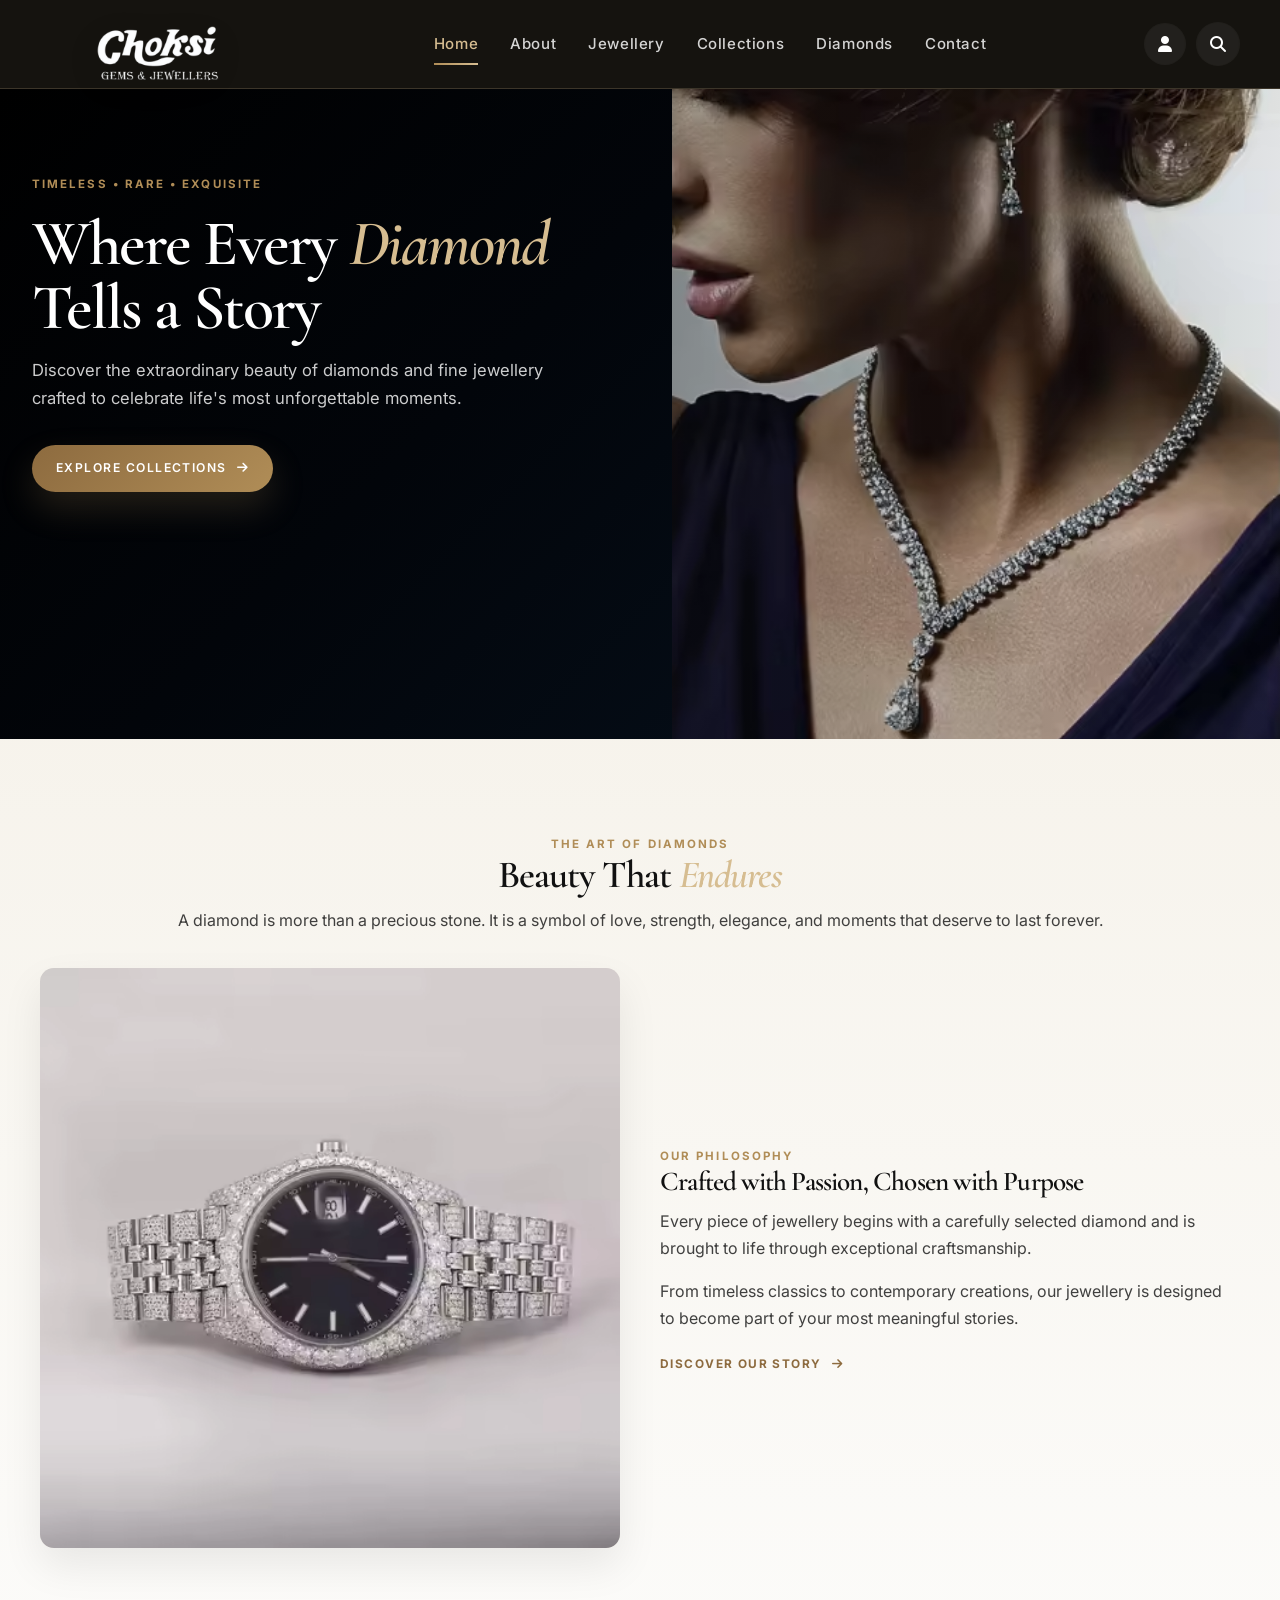
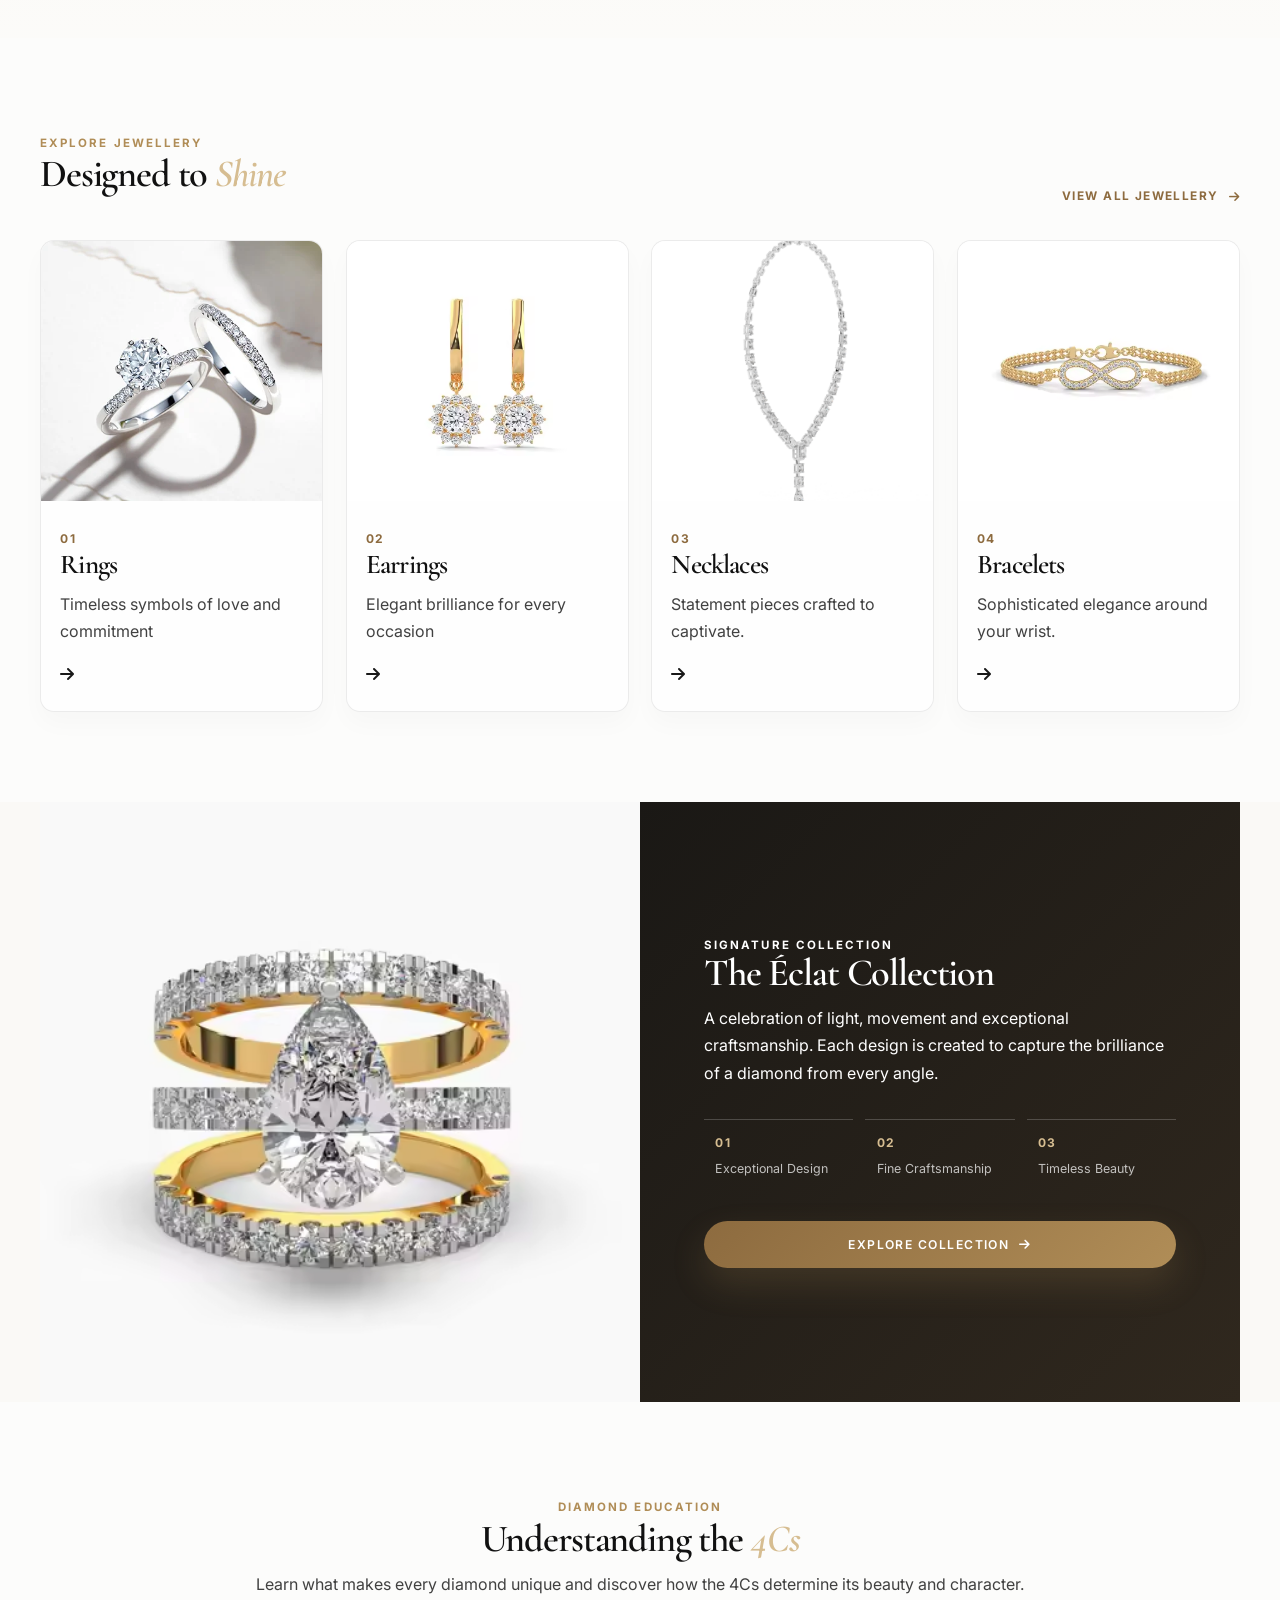
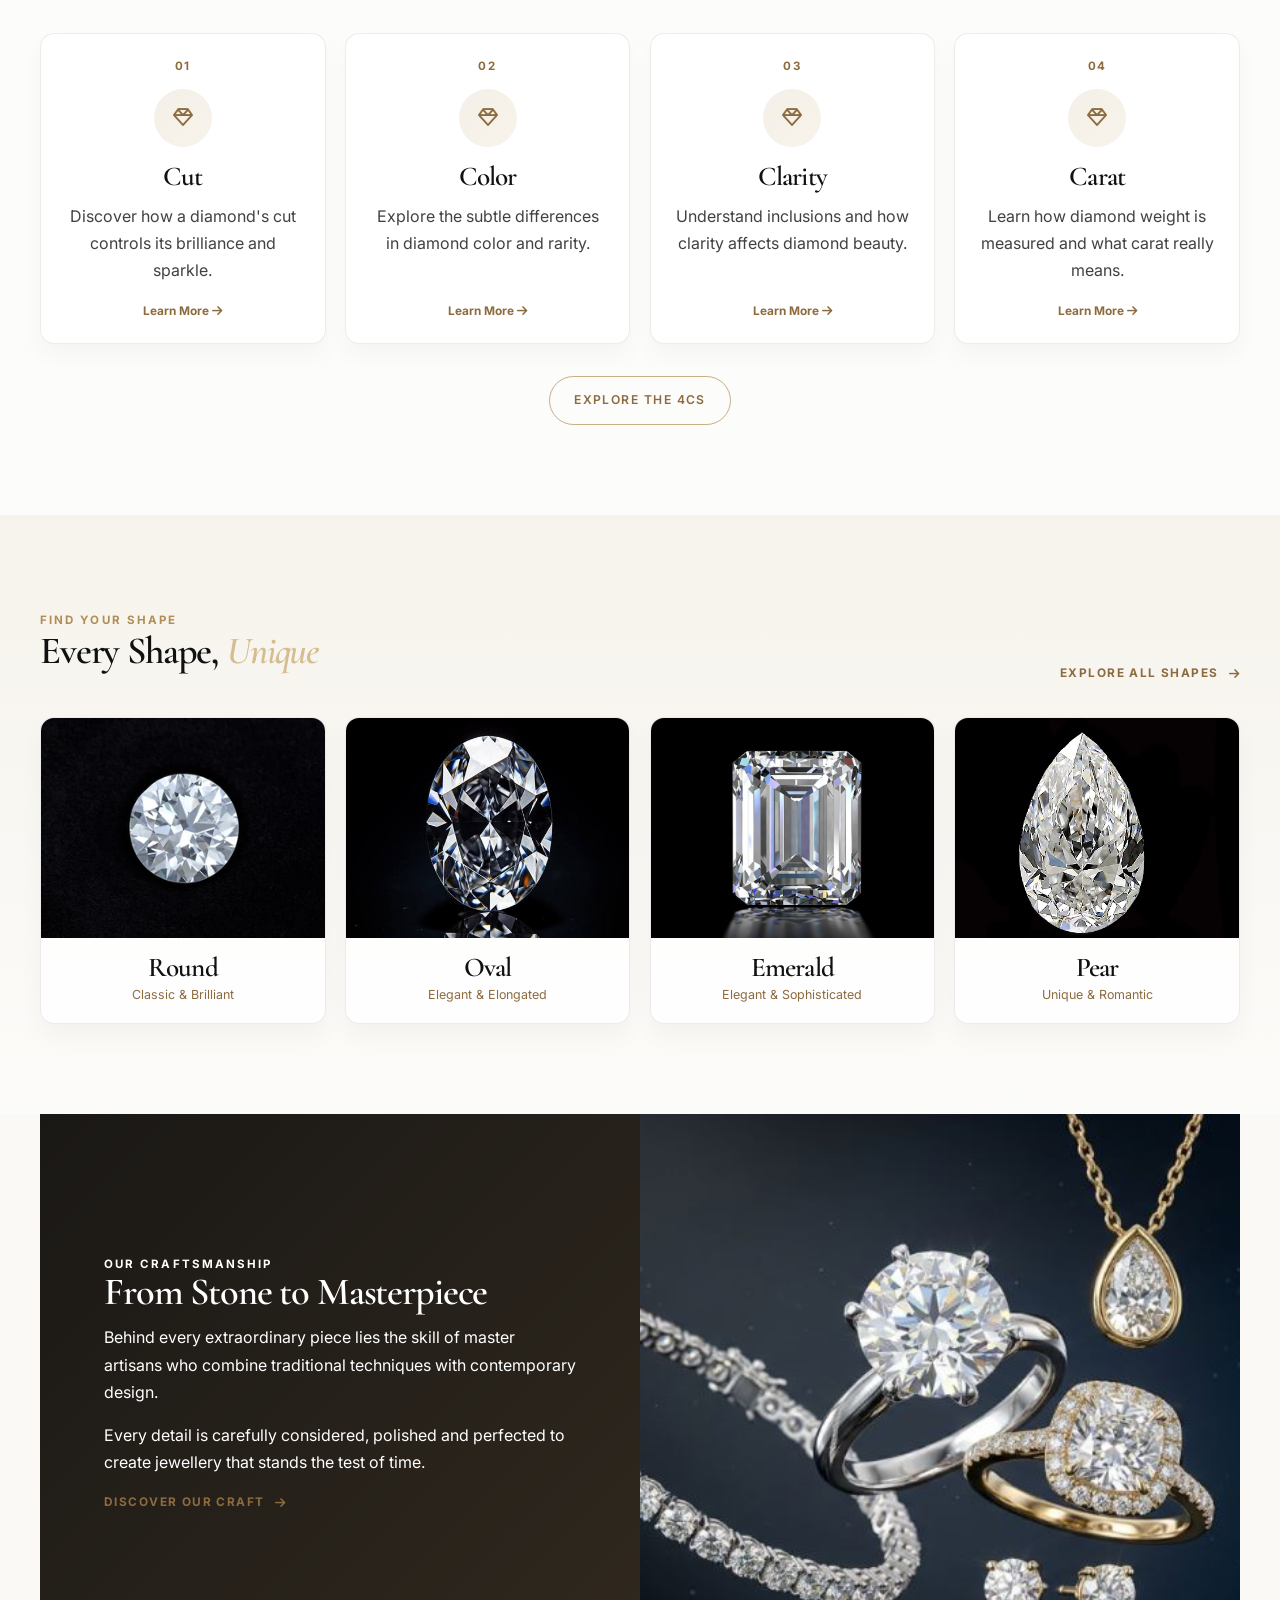
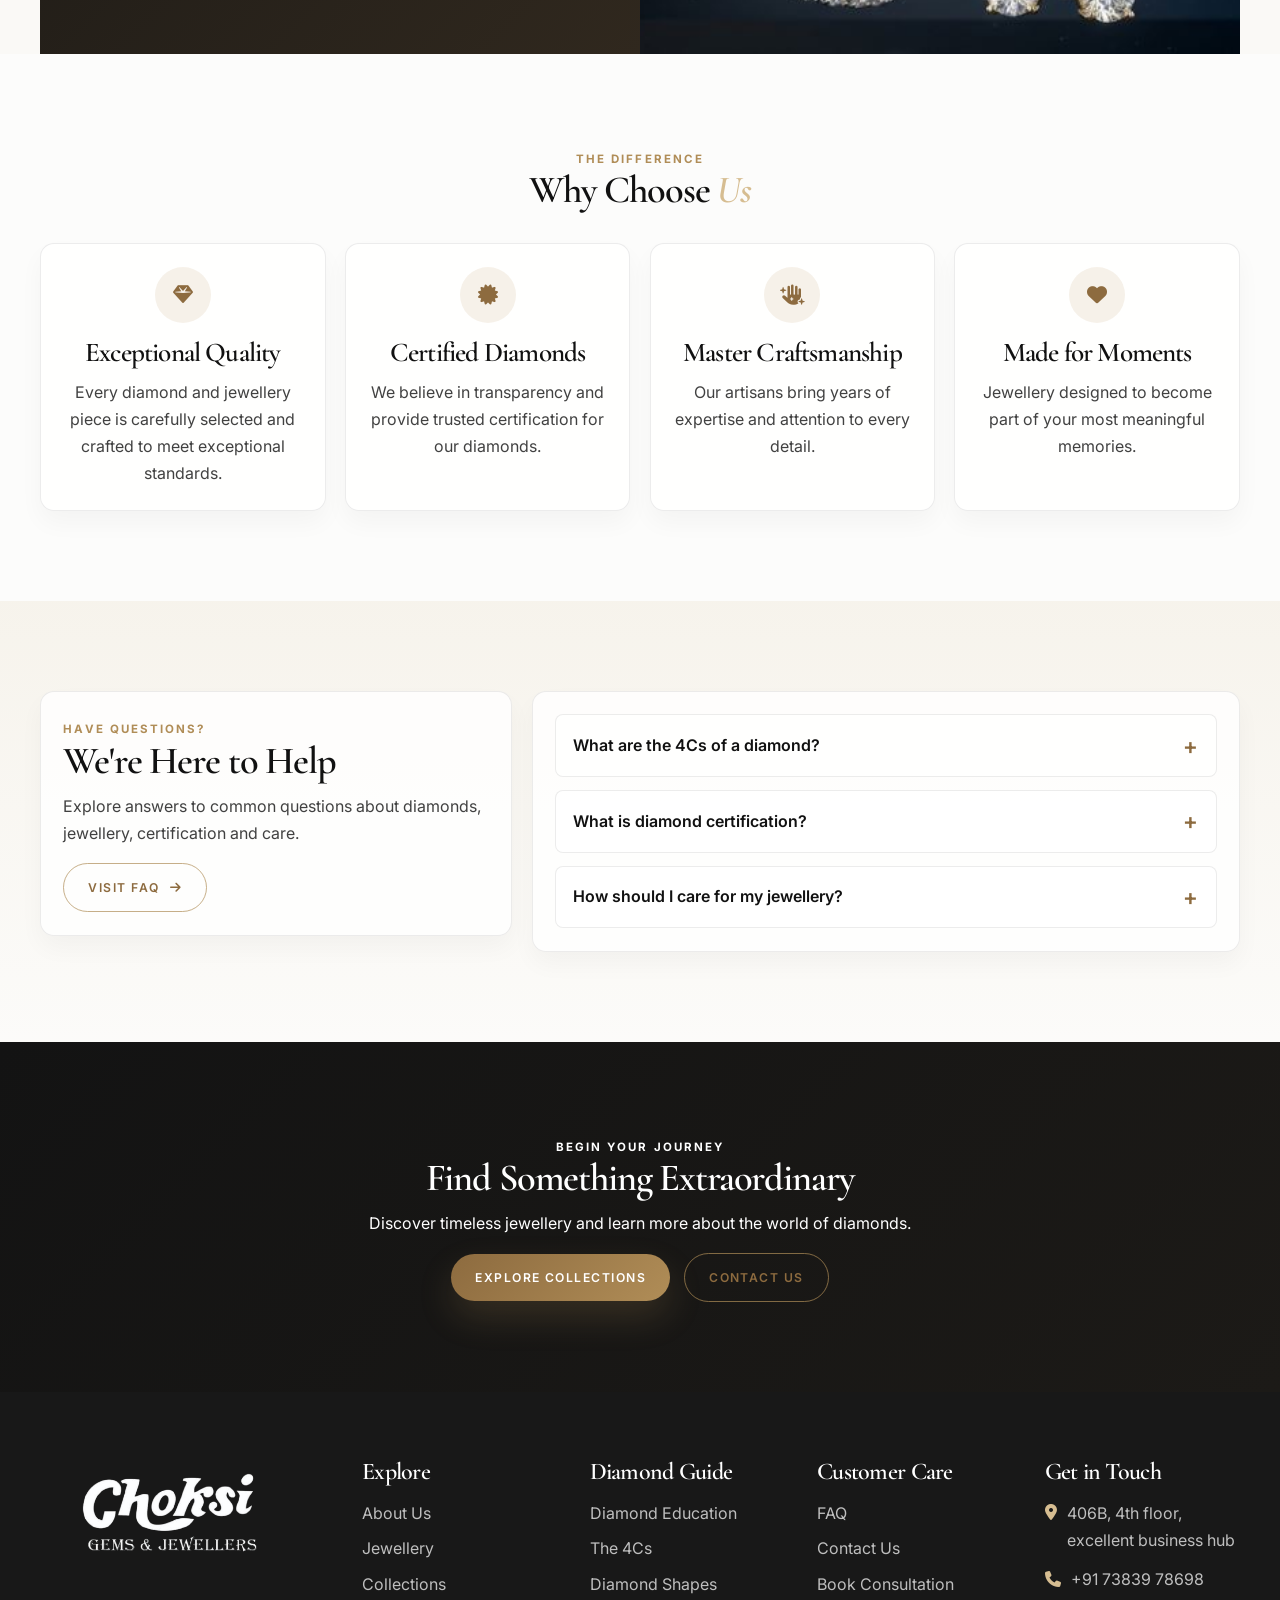
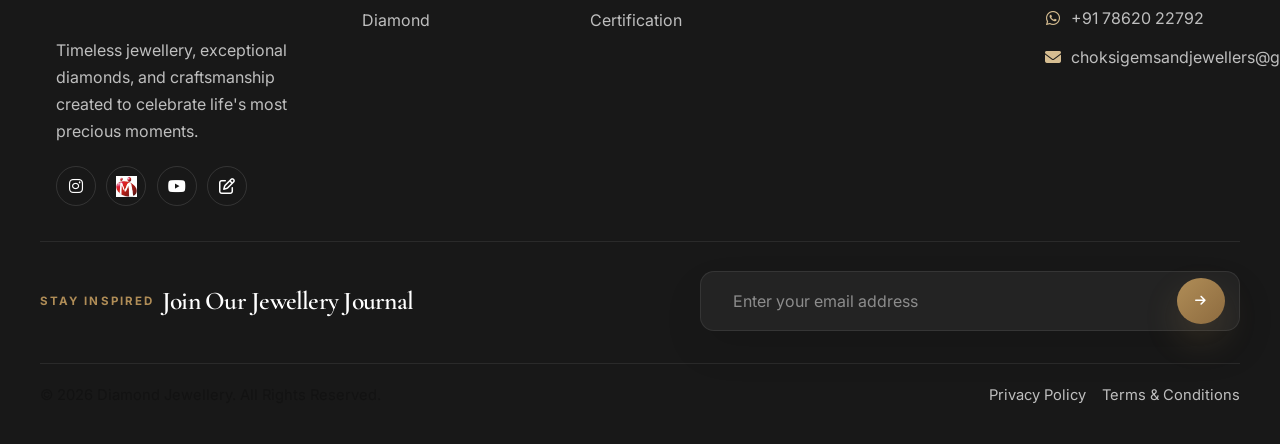
==== index.html @ c7d0d9ed "update" ====
<!DOCTYPE html>
<html lang="en">

<head>
    <meta charset="UTF-8">
    <meta name="viewport" content="width=device-width, initial-scale=1.0">

    <meta name="description"
        content="Discover the beauty of diamonds and fine jewellery. Explore diamond education, jewellery collections, craftsmanship, and expert buying guides.">

    <meta name="keywords"
        content="diamond jewellery, diamond rings, diamond earrings, diamond necklace, diamond guide, 4Cs of diamonds, jewellery collections">

    <meta name="author" content="Diamond Jewellery">

    <title>Diamond Jewellery | Timeless Beauty & Exceptional Craftsmanship</title>

    <!-- Google Fonts - We'll customize this later -->
    <link rel="preconnect" href="https://fonts.googleapis.com">
    <link rel="preconnect" href="https://fonts.gstatic.com" crossorigin>

    <!-- Bootstrap 5 -->
    <link href="https://cdn.jsdelivr.net/npm/bootstrap@5.3.3/dist/css/bootstrap.min.css" rel="stylesheet">
    <!-- Main CSS -->
    <link rel="stylesheet" href="css/style.css">
    <link rel="stylesheet" href="css/responsive.css">

    <!-- Font Awesome -->
    <link rel="stylesheet" href="https://cdnjs.cloudflare.com/ajax/libs/font-awesome/6.5.2/css/all.min.css">
</head>

<body>

    <!-- =====================================================
         HEADER
    ====================================================== -->
    <header class="site-header">

        <div class="header-container">

            <!-- Logo -->
            <a href="index.html" class="logo"><img src="images/logo.png" alt="Diamond Jewellery Logo"></a>


            <!-- Desktop Navigation -->
            <nav class="main-navigation" aria-label="Main Navigation">

                <ul class="nav-list">

                    <li class="nav-item">
                        <a href="index.html" class="nav-link active">
                            Home
                        </a>
                    </li>

                    <li class="nav-item">
                        <a href="about.html" class="nav-link">
                            About
                        </a>
                    </li>


                    <!-- Jewellery Dropdown -->
                    <li class="nav-item dropdown">

                        <a href="jewellery.html" class="nav-link">
                            Jewellery
                            <!-- <i class="fa-solid fa-chevron-down"></i> -->
                        </a>

                        <!-- <div class="dropdown-menu">

                            <a href="jewellery.html#rings">
                                <i class="fa-regular fa-gem"></i>
                                Rings
                            </a>

                            <a href="jewellery.html#earrings">
                                <i class="fa-regular fa-gem"></i>
                                Earrings
                            </a>

                            <a href="jewellery.html#necklaces">
                                <i class="fa-regular fa-gem"></i>
                                Necklaces
                            </a>

                            <a href="jewellery.html#bracelets">
                                <i class="fa-regular fa-gem"></i>
                                Bracelets
                            </a>

                            <a href="jewellery.html#pendants">
                                <i class="fa-regular fa-gem"></i>
                                Pendants
                            </a>

                            <a href="jewellery.html#bridal">
                                <i class="fa-regular fa-gem"></i>
                                Bridal Jewellery
                            </a>

                        </div> -->

                    </li>


                    <!-- Collections Dropdown -->
                    <li class="nav-item dropdown">

                        <a href="collections.html" class="nav-link">
                            Collections
                            <!-- <i class="fa-solid fa-chevron-down"></i> -->
                        </a>

                        <!-- <div class="dropdown-menu">

                            <a href="collections.html#bridal">
                                Bridal Collection
                            </a>

                            <a href="collections.html#solitaire">
                                Solitaire Collection
                            </a>

                            <a href="collections.html#classic">
                                Classic Collection
                            </a>

                            <a href="collections.html#modern">
                                Modern Collection
                            </a>

                            <a href="collections.html#luxury">
                                Luxury Collection
                            </a>

                        </div> -->

                    </li>


                    <!-- Diamonds Dropdown -->
                    <li class="nav-item dropdown">

                        <a href="diamonds.html" class="nav-link">
                            Diamonds
                            <!-- <i class="fa-solid fa-chevron-down"></i> -->
                        </a>
                        <!-- 
                        <div class="dropdown-menu">

                            <a href="diamonds.html">
                                Diamond Education
                            </a>

                            <a href="4cs.html">
                                The 4Cs
                            </a>

                            <a href="diamond-shapes.html">
                                Diamond Shapes
                            </a>

                            <a href="diamond-guide.html">
                                Diamond Buying Guide
                            </a>

                            <a href="certification.html">
                                Certification
                            </a>

                        </div> -->

                    </li>


                    <li class="nav-item">
                        <a href="contact.html" class="nav-link">
                            Contact
                        </a>
                    </li>

                </ul>

            </nav>


            <!-- Header Actions -->
            <div class="header-actions">

                <button class="header-action search-button" aria-label="Search">
                    <i class="fa-solid fa-magnifying-glass"></i>
                </button>

                <!-- Mobile Menu Button -->
                <button class="mobile-menu-button" aria-label="Open navigation menu">
                    <i class="fa-solid fa-bars"></i>
                </button>

            </div>

        </div>

    </header>


    <!-- =====================================================
         MAIN CONTENT
    ====================================================== -->

    <main>


        <!-- =================================================
             HERO SECTION
        ================================================== -->

        <section class="hero-section">

            <div class="hero-content">

                <span class="hero-subtitle">
                    TIMELESS • RARE • EXQUISITE
                </span>

                <h1 class="hero-title">
                    Where Every
                    <span>Diamond</span>
                    Tells a Story
                </h1>

                <p class="hero-description">
                    Discover the extraordinary beauty of diamonds and
                    fine jewellery crafted to celebrate life's most
                    unforgettable moments.
                </p>

                <div class="hero-buttons">

                    <a href="collections.html" class="btn btn-primary">
                        Explore Collections
                        <i class="fa-solid fa-arrow-right"></i>
                    </a>
                    <!-- 
                    <a href="diamond-guide.html" class="btn btn-outline">
                        Discover Diamonds
                    </a> -->

                </div>

            </div>

            <!-- Hero Image -->
            <div class="hero-image">

                <img src="images/hero-images/index-hero.PNG" alt="Elegant diamond jewellery" style="height: 650px;">

            </div>

        </section>


        <!-- =================================================
             INTRODUCTION / ABOUT SECTION
        ================================================== -->

        <section class="intro-section">

            <div class="section-container">

                <div class="section-heading centered">

                    <span class="section-label">
                        THE ART OF DIAMONDS
                    </span>

                    <h2>
                        Beauty That
                        <span>Endures</span>
                    </h2>

                    <p>
                        A diamond is more than a precious stone.
                        It is a symbol of love, strength, elegance,
                        and moments that deserve to last forever.
                    </p>

                </div>


                <div class="intro-grid">

                    <div class="intro-image">

                        <img src="images/jewellery/watches/banner-watch1.avif" alt="Diamond jewellery craftsmanship">

                    </div>


                    <div class="intro-content">

                        <span class="content-label">
                            OUR PHILOSOPHY
                        </span>

                        <h3>
                            Crafted with Passion,
                            Chosen with Purpose
                        </h3>

                        <p>
                            Every piece of jewellery begins with a
                            carefully selected diamond and is brought
                            to life through exceptional craftsmanship.
                        </p>

                        <p>
                            From timeless classics to contemporary
                            creations, our jewellery is designed to
                            become part of your most meaningful stories.
                        </p>

                        <a href="about.html" class="text-link">
                            Discover Our Story
                            <i class="fa-solid fa-arrow-right"></i>
                        </a>

                    </div>

                </div>

            </div>

        </section>


        <!-- =================================================
             JEWELLERY CATEGORIES
        ================================================== -->

        <section class="jewellery-categories-section">

            <div class="section-container">

                <div class="section-heading">

                    <div>

                        <span class="section-label">
                            EXPLORE JEWELLERY
                        </span>

                        <h2>
                            Designed to
                            <span>Shine</span>
                        </h2>

                    </div>

                    <a href="jewellery.html" class="text-link">
                        View All Jewellery
                        <i class="fa-solid fa-arrow-right"></i>
                    </a>

                </div>


                <div class="category-grid">


                    <!-- Rings -->
                    <a href="jewellery.html#rings" class="category-card">

                        <div class="category-image">

                            <img src="images/jewellery/ring/1.webp" alt="Diamond rings">

                        </div>

                        <div class="category-content">

                            <span>01</span>

                            <h3>Rings</h3>

                            <p>
                                Timeless symbols of love and commitment
                            </p>

                            <i class="fa-solid fa-arrow-right"></i>

                        </div>

                    </a>


                    <!-- Earrings -->
                    <a href="jewellery.html#earrings" class="category-card">

                        <div class="category-image">

                            <img src="images/jewellery/earrings/earrings.webp" alt="Diamond earrings">

                        </div>

                        <div class="category-content">

                            <span>02</span>

                            <h3>Earrings</h3>

                            <p>
                                Elegant brilliance for every occasion
                            </p>

                            <i class="fa-solid fa-arrow-right"></i>

                        </div>

                    </a>


                    <!-- Necklaces -->
                    <a href="jewellery.html#necklaces" class="category-card">

                        <div class="category-image">

                            <img src="images/jewellery/necklace/necklace.webp" alt="Diamond necklaces">

                        </div>

                        <div class="category-content">

                            <span>03</span>

                            <h3>Necklaces</h3>

                            <p>
                                Statement pieces crafted to captivate.
                            </p>

                            <i class="fa-solid fa-arrow-right"></i>

                        </div>

                    </a>


                    <!-- Bracelets -->
                    <a href="jewellery.html#bracelets" class="category-card">

                        <div class="category-image">

                            <img src="images/jewellery/bracelet/bracelet.jpg" alt="Diamond bracelets">

                        </div>

                        <div class="category-content">

                            <span>04</span>

                            <h3>Bracelets</h3>

                            <p>
                                Sophisticated elegance around your wrist.
                            </p>

                            <i class="fa-solid fa-arrow-right"></i>

                        </div>

                    </a>

                </div>

            </div>

        </section>


        <!-- =================================================
             FEATURED COLLECTION
        ================================================== -->

        <section class="featured-collection-section">

            <div class="featured-collection-container">

                <div class="featured-image">

                    <img src="images/banner/index-banner1.avif" alt="Luxury diamond collection">

                </div>


                <div class="featured-content">

                    <span class="section-label">
                        SIGNATURE COLLECTION
                    </span>

                    <h2>
                        The
                        <span>Éclat</span>
                        Collection
                    </h2>

                    <p>
                        A celebration of light, movement and
                        exceptional craftsmanship. Each design
                        is created to capture the brilliance of
                        a diamond from every angle.
                    </p>

                    <div class="collection-details">

                        <div>
                            <strong>01</strong>
                            <span>Exceptional Design</span>
                        </div>

                        <div>
                            <strong>02</strong>
                            <span>Fine Craftsmanship</span>
                        </div>

                        <div>
                            <strong>03</strong>
                            <span>Timeless Beauty</span>
                        </div>

                    </div>

                    <a href="collections.html" class="btn btn-primary">
                        Explore Collection
                        <i class="fa-solid fa-arrow-right"></i>
                    </a>

                </div>

            </div>

        </section>


        <!-- =================================================
             DIAMOND 4Cs
        ================================================== -->

        <section class="four-cs-section">

            <div class="section-container">

                <div class="section-heading centered">

                    <span class="section-label">
                        DIAMOND EDUCATION
                    </span>

                    <h2>
                        Understanding the
                        <span>4Cs</span>
                    </h2>

                    <p>
                        Learn what makes every diamond unique
                        and discover how the 4Cs determine its
                        beauty and character.
                    </p>

                </div>


                <div class="four-cs-grid">


                    <!-- Cut -->
                    <a href="4cs.html#cut" class="four-c-card">

                        <span class="four-c-number">
                            01
                        </span>

                        <div class="four-c-icon">
                            <i class="fa-regular fa-gem"></i>
                        </div>

                        <h3>Cut</h3>

                        <p>
                            Discover how a diamond's cut
                            controls its brilliance and sparkle.
                        </p>

                        <span class="learn-more">
                            Learn More
                            <i class="fa-solid fa-arrow-right"></i>
                        </span>

                    </a>


                    <!-- Color -->
                    <a href="4cs.html#color" class="four-c-card">

                        <span class="four-c-number">
                            02
                        </span>

                        <div class="four-c-icon">
                            <i class="fa-regular fa-gem"></i>
                        </div>

                        <h3>Color</h3>

                        <p>
                            Explore the subtle differences
                            in diamond color and rarity.
                        </p>

                        <span class="learn-more">
                            Learn More
                            <i class="fa-solid fa-arrow-right"></i>
                        </span>

                    </a>


                    <!-- Clarity -->
                    <a href="4cs.html#clarity" class="four-c-card">

                        <span class="four-c-number">
                            03
                        </span>

                        <div class="four-c-icon">
                            <i class="fa-regular fa-gem"></i>
                        </div>

                        <h3>Clarity</h3>

                        <p>
                            Understand inclusions and how
                            clarity affects diamond beauty.
                        </p>

                        <span class="learn-more">
                            Learn More
                            <i class="fa-solid fa-arrow-right"></i>
                        </span>

                    </a>


                    <!-- Carat -->
                    <a href="4cs.html#carat" class="four-c-card">

                        <span class="four-c-number">
                            04
                        </span>

                        <div class="four-c-icon">
                            <i class="fa-regular fa-gem"></i>
                        </div>

                        <h3>Carat</h3>

                        <p>
                            Learn how diamond weight is measured
                            and what carat really means.
                        </p>

                        <span class="learn-more">
                            Learn More
                            <i class="fa-solid fa-arrow-right"></i>
                        </span>

                    </a>

                </div>


                <div class="section-action">

                    <a href="4cs.html" class="btn btn-outline">
                        Explore the 4Cs
                    </a>

                </div>

            </div>

        </section>


        <!-- =================================================
             DIAMOND SHAPES
        ================================================== -->

        <section class="diamond-shapes-section">

            <div class="section-container">

                <div class="section-heading">

                    <div>

                        <span class="section-label">
                            FIND YOUR SHAPE
                        </span>

                        <h2>
                            Every Shape,
                            <span>Unique</span>
                        </h2>

                    </div>

                    <a href="diamond-shapes.html" class="text-link">
                        Explore All Shapes
                        <i class="fa-solid fa-arrow-right"></i>
                    </a>

                </div>


                <div class="shapes-grid">

                    <a href="diamond-shapes.html#round" class="shape-card">

                        <div class="shape-image">
                            <img src="images/shapes/round/round1.jpg" alt="Round diamond">
                        </div>

                        <h3>Round</h3>

                        <span>Classic & Brilliant</span>

                    </a>


                    <a href="diamond-shapes.html#oval" class="shape-card">

                        <div class="shape-image">
                            <img src="images/shapes/oval/oval1.PNG" alt="Oval diamond">
                        </div>

                        <h3>Oval</h3>

                        <span>Elegant & Elongated</span>

                    </a>


                    <a href="diamond-shapes.html#emerald" class="shape-card">

                        <div class="shape-image">
                            <img src="images/shapes/emerald/emerald1.jpg" alt="Emerald cut diamond">
                        </div>

                        <h3>Emerald</h3>

                        <span>Elegant & Sophisticated</span>

                    </a>


                    <a href="diamond-shapes.html#pear" class="shape-card">

                        <div class="shape-image">
                            <img src="images/shapes/pear/pear1.PNG" alt="Pear shaped diamond">
                        </div>

                        <h3>Pear</h3>

                        <span>Unique & Romantic</span>

                    </a>

                </div>

            </div>

        </section>


        <!-- =================================================
             CRAFTSMANSHIP
        ================================================== -->

        <section class="craftsmanship-section">

            <div class="craftsmanship-container">

                <div class="craftsmanship-content">

                    <span class="section-label">
                        OUR CRAFTSMANSHIP
                    </span>

                    <h2>
                        From
                        <span>Stone</span>
                        to Masterpiece
                    </h2>

                    <p>
                        Behind every extraordinary piece lies
                        the skill of master artisans who combine
                        traditional techniques with contemporary
                        design.
                    </p>

                    <p>
                        Every detail is carefully considered,
                        polished and perfected to create jewellery
                        that stands the test of time.
                    </p>

                    <a href="about.html#craftsmanship" class="text-link">
                        Discover Our Craft
                        <i class="fa-solid fa-arrow-right"></i>
                    </a>

                </div>


                <div class="craftsmanship-image">

                    <img src="images/banner/index-2banner.PNG" alt="Jewellery craftsmanship">

                </div>

            </div>

        </section>


        <!-- =================================================
             WHY CHOOSE US
        ================================================== -->

        <section class="why-us-section">

            <div class="section-container">

                <div class="section-heading centered">

                    <span class="section-label">
                        THE DIFFERENCE
                    </span>

                    <h2>
                        Why Choose
                        <span>Us</span>
                    </h2>

                </div>


                <div class="why-us-grid">

                    <div class="why-us-card">

                        <div class="why-us-icon">
                            <i class="fa-solid fa-gem"></i>
                        </div>

                        <h3>
                            Exceptional Quality
                        </h3>

                        <p>
                            Every diamond and jewellery piece
                            is carefully selected and crafted
                            to meet exceptional standards.
                        </p>

                    </div>


                    <div class="why-us-card">

                        <div class="why-us-icon">
                            <i class="fa-solid fa-certificate"></i>
                        </div>

                        <h3>
                            Certified Diamonds
                        </h3>

                        <p>
                            We believe in transparency and
                            provide trusted certification
                            for our diamonds.
                        </p>

                    </div>


                    <div class="why-us-card">

                        <div class="why-us-icon">
                            <i class="fa-solid fa-hand-sparkles"></i>
                        </div>

                        <h3>
                            Master Craftsmanship
                        </h3>

                        <p>
                            Our artisans bring years of expertise
                            and attention to every detail.
                        </p>

                    </div>


                    <div class="why-us-card">

                        <div class="why-us-icon">
                            <i class="fa-solid fa-heart"></i>
                        </div>

                        <h3>
                            Made for Moments
                        </h3>

                        <p>
                            Jewellery designed to become part
                            of your most meaningful memories.
                        </p>

                    </div>

                </div>

            </div>

        </section>



        <!-- =================================================
             FAQ PREVIEW
        ================================================== -->

        <section class="faq-preview-section">

            <div class="section-container">

                <div class="faq-preview-grid">

                    <div class="faq-preview-content">

                        <span class="section-label">
                            HAVE QUESTIONS?
                        </span>

                        <h2>
                            We're Here to
                            <span>Help</span>
                        </h2>

                        <p>
                            Explore answers to common questions
                            about diamonds, jewellery, certification
                            and care.
                        </p>

                        <a href="faq.html" class="btn btn-outline">
                            Visit FAQ
                            <i class="fa-solid fa-arrow-right"></i>
                        </a>

                    </div>


                    <div class="faq-preview-list">

                        <details class="faq-item">

                            <summary>
                                What are the 4Cs of a diamond?

                            </summary>

                            <p>
                                The 4Cs are Cut, Color, Clarity
                                and Carat, the four key characteristics
                                used to describe a diamond.
                            </p>

                        </details>


                        <details class="faq-item">

                            <summary>
                                What is diamond certification?

                            </summary>

                            <p>
                                A diamond certificate provides an
                                independent assessment of a diamond's
                                characteristics and quality.
                            </p>

                        </details>


                        <details class="faq-item">

                            <summary>
                                How should I care for my jewellery?

                            </summary>

                            <p>
                                Regular gentle cleaning and proper
                                storage can help maintain the beauty
                                and brilliance of your jewellery.
                            </p>

                        </details>

                    </div>

                </div>

            </div>

        </section>


        <!-- =================================================
             FINAL CTA
        ================================================== -->

        <section class="final-cta-section">

            <div class="final-cta-content">

                <span class="section-label">
                    BEGIN YOUR JOURNEY
                </span>

                <h2>
                    Find Something
                    <span>Extraordinary</span>
                </h2>

                <p>
                    Discover timeless jewellery and learn more
                    about the world of diamonds.
                </p>

                <div class="final-cta-buttons">

                    <a href="collections.html" class="btn btn-primary">
                        Explore Collections
                    </a>

                    <a href="contact.html" class="btn btn-outline">
                        Contact Us
                    </a>

                </div>

            </div>

        </section>

    </main>


    <!-- =====================================================
         FOOTER
    ====================================================== -->

    <footer class="site-footer">

        <div class="footer-container">


            <!-- Footer Brand -->
            <div class="footer-brand">

                <a href="index.html" class="footer-logo">
                    <img src="images/logo.png" alt="Diamond Jewellery Logo">
                </a>

                <p>
                    Timeless jewellery, exceptional diamonds,
                    and craftsmanship created to celebrate
                    life's most precious moments.
                </p>


                <!-- Social Media -->
                <div class="social-links">

                    <a href="https://www.instagram.com/choksi_gems_and_jewellers?igsi=MWF3czVid2NnbDNrcA=="
                        aria-label="Instagram" target="_blank">
                        <i class="fa-brands fa-instagram"></i>
                    </a>

                    <a href="https://www.indiamart.com/choksi-gems-jewellers/?srsltid=AfmBOorEammjpuiLPltnYjoOYVojUjMAlZFIdzOosgFFlZhU5rokv1G6" aria-label="IndiaMart" target="_blank">
                        <img src="images/indiamart-logo.png" alt="">
                    </a>

                    <a href="https://www.youtube.com/@ChoksiGemsandjewellers" aria-label="YouTube" target="_blank">
                        <i class="fa-brands fa-youtube"></i>
                    </a>

                    <a href="https://in1575732655gpdf.trustpass.alibaba.com/index.html?spm=a2700.shop_pl.88.13.4746b379VX7BGK" aria-label="Website" target="_blank">
                        <i class="fa-regular fa-pen-to-square"></i>
                    </a>

                </div>

            </div>


            <!-- Quick Links -->
            <div class="footer-column">

                <h3>Explore</h3>

                <ul>

                    <li>
                        <a href="about.html">About Us</a>
                    </li>

                    <li>
                        <a href="jewellery.html">Jewellery</a>
                    </li>

                    <li>
                        <a href="collections.html">Collections</a>
                    </li>

                    <li>
                        <a href="diamonds.html">Diamond</a>
                    </li>
                </ul>

            </div>


            <!-- Diamond Education -->
            <div class="footer-column">

                <h3>Diamond Guide</h3>

                <ul>

                    <li>
                        <a href="diamonds.html">
                            Diamond Education
                        </a>
                    </li>

                    <li>
                        <a href="4cs.html">
                            The 4Cs
                        </a>
                    </li>

                    <li>
                        <a href="diamond-shapes.html">
                            Diamond Shapes
                        </a>
                    </li>
                    <!-- 
                    <li>
                        <a href="diamond-guide.html">
                            Buying Guide
                        </a>
                    </li> -->

                    <li>
                        <a href="certification.html">
                            Certification
                        </a>
                    </li>

                </ul>

            </div>


            <!-- Customer Care -->
            <div class="footer-column">

                <h3>Customer Care</h3>

                <ul>
                    <li>
                        <a href="faq.html">
                            FAQ
                        </a>
                    </li>

                    <li>
                        <a href="contact.html">
                            Contact Us
                        </a>
                    </li>

                    <li>
                        <a href="contact.html">
                            Book Consultation
                        </a>
                    </li>

                </ul>

            </div>


            <!-- Contact -->
            <div class="footer-column footer-contact">

                <h3>Get in Touch</h3>

                <address>

                    <p>
                        <i class="fa-solid fa-location-dot"></i>
                        406B, 4th floor, excellent business hub
                    </p>

                    <p>
                        <i class="fa-solid fa-phone"></i>

                        <a href="tel:+917383978698">
                            +91 73839 78698
                        </a>
                    </p>

                    <p>
                        <i class="fa-brands fa-whatsapp"></i>

                        <a href="tel:+917862022792">
                            +91 78620 22792
                        </a>
                    </p>

                    <p>
                        <i class="fa-solid fa-envelope"></i>

                        <a href="mailto:donixx925@gmail.com">
                            choksigemsandjewellers@gmail.com
                        </a>
                    </p>

                </address>

            </div>

        </div>


        <!-- Newsletter -->
        <div class="footer-newsletter">

            <div class="d-flex gap-2">

                <span class="section-label">
                    STAY INSPIRED
                </span>

                <h3>
                    Join Our Jewellery Journal
                </h3>

            </div>


            <form class="newsletter-form">

                <label for="newsletter-email" class="sr-only">
                    Email Address
                </label>

                <input type="email" id="newsletter-email" name="email" placeholder="Enter your email address" required>

                <button type="submit" aria-label="Subscribe">
                    <i class="fa-solid fa-arrow-right"></i>
                </button>

            </form>

        </div>


        <!-- Footer Bottom -->
        <div class="footer-bottom">

            <p>
                &copy; 2026 Diamond Jewellery.
                All Rights Reserved.
            </p>

            <div class="footer-legal">

                <a href="#">
                    Privacy Policy
                </a>

                <a href="#">
                    Terms & Conditions
                </a>
            </div>

        </div>

    </footer>


    <!-- =====================================================
         SEARCH OVERLAY
    ====================================================== -->

    <div class="search-overlay">

        <button class="search-close" aria-label="Close search">

            <i class="fa-solid fa-xmark"></i>

        </button>

        <div class="search-container">

            <span class="section-label">
                SEARCH
            </span>

            <h2>
                What are you
                <span>looking for?</span>
            </h2>

            <form class="search-form">

                <input type="search" placeholder="Search diamonds, jewellery, guides..." aria-label="Search">

                <button type="submit" aria-label="Submit search">

                    <i class="fa-solid fa-magnifying-glass"></i>

                </button>

            </form>

        </div>

    </div>


    <!-- =====================================================
         JAVASCRIPT
    ====================================================== -->

    <script src="https://cdn.jsdelivr.net/npm/bootstrap@5.3.3/dist/js/bootstrap.bundle.min.js"></script>
    <script src="js/script.js"></script>

</body>

</html>
---- css/style.css ----
@import url('https://fonts.googleapis.com/css2?family=Cormorant+Garamond:wght@500;600;700&family=Inter:wght@400;500;600;700&display=swap');

:root {
    --gold: #b08d57;
    --gold-deep: #8d6b3f;
    --gold-soft: #d6bd91;
    --gold-pale: #f0e2c7;
    --champagne: #e8d8b8;
    --black: #111111;
    --dark: #181818;
    --white: #ffffff;
    --off-white: #faf9f6;
    --cream: #f5f1e8;
    --soft-gray: #77766f;
    --light-gray: #e8e6e1;
    --border: rgba(17, 17, 17, 0.08);
    --shadow-soft: 0 18px 40px rgba(17, 17, 17, 0.08);
    --shadow-strong: 0 26px 60px rgba(17, 17, 17, 0.12);
    --radius: 14px;
    --radius-sm: 8px;
    --radius-xs: 4px;
    --container: 1200px;
    --side-space: 32px;
    --header-height: 88px;
    --transition: 0.35s ease;
}

* {
    box-sizing: border-box;
}

html {
    scroll-behavior: smooth;
}

body {
    margin: 0;
    font-family: 'Inter', sans-serif;
    background: var(--off-white);
    color: var(--dark);
    line-height: 1.7;
    overflow-x: hidden;
    -webkit-font-smoothing: antialiased;
    text-rendering: optimizeLegibility;
}

body.menu-open,
body.search-open,
body.modal-open {
    overflow: hidden;
}

a {
    color: inherit;
    text-decoration: none;
}

img {
    max-width: 100%;
    display: block;
}

button,
input,
select,
textarea {
    font: inherit;
}

button {
    cursor: pointer;
}

p {
    margin: 0 0 1rem;
    color: rgba(17, 17, 17, 0.8);
}

ul,
ol {
    margin: 0;
    padding: 0;
    list-style: none;
}

h1,
h2,
h3,
h4,
h5,
h6 {
    margin: 0 0 0.8rem;
    font-family: 'Cormorant Garamond', serif;
    color: var(--black);
    line-height: 1;
    letter-spacing: -0.03em;
    font-weight: 600;
}

h1 {
    font-size: clamp(2.9rem, 5vw, 6.2rem);
}

h2 {
    font-size: clamp(2.4rem, 3vw, 4.4rem);
}

h3 {
    font-size: clamp(1.7rem, 2vw, 2.6rem);
}

h4 {
    font-size: clamp(1.35rem, 1.5vw, 1.8rem);
}

::selection {
    background: rgba(176, 141, 87, 0.22);
}

:focus-visible {
    outline: 3px solid rgba(176, 141, 87, 0.55);
    outline-offset: 3px;
}

.section-container,
.header-container,
.footer-container,
.page-hero-content,
.container {
    width: min(var(--container), calc(100% - (var(--side-space) * 2)));
    max-width: var(--container);
    margin-left: auto;
    margin-right: auto;
}

.site-header {
    position: sticky;
    top: 0;
    z-index: 50;
    background: #15130f;
    backdrop-filter: blur(12px);
    -webkit-backdrop-filter: blur(12px);
    border-bottom: 1px solid rgba(214, 189, 145, 0.2);
    transition: background var(--transition), box-shadow var(--transition), border-color var(--transition);
}

.site-header.header-scrolled {
    background: #100f0d;
    box-shadow: 0 8px 26px rgba(0, 0, 0, 0.22);
    border-color: rgba(214, 189, 145, 0.28);
}

.header-container {
    min-height: var(--header-height);
    display: flex;
    align-items: center;
    justify-content: space-between;
    gap: 20px;
}

.logo {
    display: inline-flex;
    align-items: center;
    justify-content: center;
    width: 236px;
    height: 76px;
    flex-shrink: 0;
}

.logo img {
    width: 180px;
    height: auto;
    object-fit: contain;
    object-position: center;
    filter: drop-shadow(0 10px 18px rgba(17, 17, 17, 0.08));
}

.main-navigation {
    flex: 1;
    display: flex;
    justify-content: center;
    min-width: 0;
}

.nav-list {
    display: flex;
    align-items: center;
    justify-content: center;
    gap: 2rem;
    flex-wrap: wrap;
}

.nav-item {
    position: relative;
}

.nav-link {
    position: relative;
    display: inline-flex;
    align-items: center;
    gap: 8px;
    padding: 14px 0;
    color: rgba(255, 255, 255, 0.82);
    font-size: 0.94rem;
    letter-spacing: 0.04em;
    font-weight: 500;
    transition: color var(--transition);
}

.nav-link::after {
    content: '';
    position: absolute;
    left: 0;
    bottom: 6px;
    width: 100%;
    height: 2px;
    background: linear-gradient(90deg, var(--gold), var(--gold-soft));
    transform: scaleX(0);
    transform-origin: left center;
    transition: transform 0.35s ease;
}

.nav-link:hover,
.nav-link.active,
.nav-link:focus-visible {
    color: var(--gold-soft);
}

.nav-link:hover::after,
.nav-link.active::after,
.nav-link:focus-visible::after {
    transform: scaleX(1);
}

.dropdown {
    position: relative;
}

.dropdown-menu {
    position: absolute;
    top: calc(100% + 12px);
    left: 50%;
    transform: translateX(-50%) translateY(10px);
    min-width: 220px;
    background: rgba(255, 255, 255, 0.98);
    border: 1px solid rgba(17, 17, 17, 0.05);
    border-radius: var(--radius-xs);
    box-shadow: var(--shadow-soft);
    padding: 0.7rem 0;
    opacity: 0;
    visibility: hidden;
    pointer-events: none;
    transition: all var(--transition);
    z-index: 30;
    display: block;
}

.dropdown-menu a {
    display: flex;
    align-items: center;
    gap: 10px;
    padding: 0.7rem 1rem;
    color: var(--black);
    transition: background var(--transition), color var(--transition), transform var(--transition);
}

.dropdown-menu a:hover,
.dropdown-menu a:focus-visible {
    background: rgba(176, 141, 87, 0.08);
    color: var(--gold-deep);
    transform: translateX(2px);
}

.dropdown:hover .dropdown-menu,
.dropdown:focus-within .dropdown-menu,
.dropdown.menu-open .dropdown-menu {
    opacity: 1;
    visibility: visible;
    pointer-events: auto;
    transform: translateX(-50%) translateY(0);
}

.header-actions {
    display: flex;
    align-items: center;
    gap: 10px;
    flex-shrink: 0;
}

.header-cta {
    display: none;
}

.header-action,
.mobile-menu-button,
.auth-toggle,
.search-close,
.icon-button {
    width: 44px;
    height: 44px;
    border-radius: 50%;
    border: 1px solid rgba(17, 17, 17, 0.08);
    background: rgba(255, 255, 255, 0.06);
    color: var(--white);
    display: inline-flex;
    align-items: center;
    justify-content: center;
    transition: transform var(--transition), border-color var(--transition), background var(--transition), box-shadow var(--transition);
}

.header-action:hover,
.mobile-menu-button:hover,
.auth-toggle:hover,
.search-close:hover,
.icon-button:hover,
.mobile-menu-button.is-active {
    background: rgba(176, 141, 87, 0.09);
    border-color: rgba(176, 141, 87, 0.38);
    transform: translateY(-1px);
    box-shadow: 0 12px 24px rgba(176, 141, 87, 0.12);
}

.header-cta,
.btn,
button[type='submit'] {
    display: inline-flex;
    align-items: center;
    justify-content: center;
    gap: 10px;
    border: none;
    border-radius: 999px;
    padding: 0.9rem 1.5rem;
    font-size: 0.76rem;
    letter-spacing: 0.12em;
    text-transform: uppercase;
    font-weight: 600;
    transition: all var(--transition);
    white-space: nowrap;
}

.header-cta,
.btn-primary,
button[type='submit'] {
    background: linear-gradient(135deg, var(--gold-deep), var(--gold));
    color: var(--white);
    box-shadow: 0 16px 35px rgba(176, 141, 87, 0.2);
}

.header-cta:hover,
.btn-primary:hover,
button[type='submit']:hover {
    background: var(--black);
    transform: translateY(-2px);
    box-shadow: 0 18px 42px rgba(17, 17, 17, 0.14);
}

.btn-outline {
    background: transparent;
    color: var(--gold-deep);
    border: 1px solid rgba(176, 141, 87, 0.7);
}

.btn-outline:hover {
    background: var(--gold);
    color: var(--white);
    border-color: var(--gold);
}

.btn-link {
    background: transparent;
    color: var(--gold-deep);
    padding-left: 0;
    padding-right: 0;
    letter-spacing: 0.06em;
}

.mobile-menu-button {
    display: none;
    position: relative;
    overflow: hidden;
}

.mobile-menu-button span {
    position: absolute;
    width: 18px;
    height: 2px;
    background: var(--gold-soft);
    border-radius: 999px;
    transition: transform var(--transition), opacity var(--transition), top var(--transition);
}

.mobile-menu-button span:nth-child(1) {
    top: 15px;
}

.mobile-menu-button span:nth-child(2) {
    top: 21px;
}

.mobile-menu-button span:nth-child(3) {
    top: 27px;
}

.mobile-menu-button.is-active span:nth-child(1) {
    top: 21px;
    transform: rotate(45deg);
}

.mobile-menu-button.is-active span:nth-child(2) {
    opacity: 0;
}

.mobile-menu-button.is-active span:nth-child(3) {
    top: 21px;
    transform: rotate(-45deg);
}

main {
    display: block;
}

section {
    padding: 90px 0;
}

.page-hero {
    position: relative;
    overflow: hidden;
    background: linear-gradient(135deg, #111111, #1d1b18);
}

.hero-section {
    background: linear-gradient(135deg,
            #000000 0%,
            #02050a 40%,
            #071321 100%);
    display: grid;
    grid-template-columns: 1.05fr 0.95fr;
    align-items: stretch;
    min-height: 0;
    padding: 0;
}

.hero-content {
    width: min(var(--container), calc(100% - 32px));
    margin: 0 auto;
    padding: 80px 0 80px;
    z-index: 2;
    position: relative;
}

.hero-subtitle,
.section-label,
.content-label {
    display: inline-block;
    font-size: 0.72rem;
    line-height: 1.5;
    letter-spacing: 0.18em;
    text-transform: uppercase;
    font-weight: 700;
    color: var(--gold);
    max-width: 100%;
    overflow-wrap: anywhere;
}

.hero-title {
    color: var(--white);
    margin: 1rem 0 1rem;
    max-width: 620px;
}

.hero-title span,
.section-heading h2 span,
.page-hero-content h1 span,
.inline-accent {
    color: var(--gold-soft);
    font-style: italic;
}

.hero-description {
    max-width: 540px;
    color: rgba(255, 255, 255, 0.8);
    font-size: 1.04rem;
    margin-bottom: 2rem;
}

.hero-buttons {
    display: flex;
    justify-content: start;
    align-items: start;
    flex-wrap: wrap;
    gap: 14px;
}

.final-cta-buttons {
    display: flex;
    justify-content: center;
    align-items: center;
    flex-wrap: wrap;
    gap: 14px;
}

.hero-image {
    position: relative;
    width: 100%;
    height: 100%;
    min-height: 630px;
    overflow: hidden;
}

.hero-image img {
    display: block;
    width: 100%;
    height: 100%;
    min-height: 0;
    object-fit: cover;
    object-position: center;
    transition: transform 0.8s ease;
}

.page-hero-image img,
.category-image img,
.intro-image img,
.contact-form-image img,
.card-image img,
.image-block img {
    width: 100%;
    height: 100%;
    object-fit: cover;
    transition: transform 0.8s ease;
}

.hero-image::before {
    content: '';
    position: absolute;
    inset: 0;
    background: linear-gradient(90deg,
            rgba(17, 17, 17, 0.35),
            rgba(17, 17, 17, 0.05));
    z-index: 1;
    pointer-events: none;
}

.hero-image:hover img {
    transform: scale(1.02);
}


.page-hero-image:hover img,
.category-image:hover img,
.intro-image:hover img,
.card-image:hover img,
.image-block:hover img {
    transform: scale(1.04);
}

.hero-scroll {
    position: absolute;
    left: 50%;
    bottom: 26px;
    transform: translateX(-50%);
    display: inline-flex;
    align-items: center;
    gap: 12px;
    color: rgba(255, 255, 255, 0.7);
    letter-spacing: 0.18em;
    text-transform: uppercase;
    font-size: 0.72rem;
    z-index: 2;
}

.section-heading {
    display: flex;
    align-items: end;
    justify-content: space-between;
    gap: 20px;
    margin-bottom: 2.1rem;
}

.section-heading.centered {
    text-align: center;
    display: block;
}

.text-link {
    display: inline-flex;
    align-items: center;
    gap: 10px;
    font-size: 0.74rem;
    letter-spacing: 0.12em;
    text-transform: uppercase;
    color: var(--gold-deep);
    font-weight: 700;
}

.text-link i {
    transition: transform var(--transition);
}

.text-link:hover i {
    transform: translateX(5px);
}

.intro-grid,
.contact-form-grid,
.newsletter-grid {
    display: grid;
    grid-template-columns: 1fr 1fr;
    gap: 2.5rem;
    align-items: center;
}

.intro-image,
.contact-form-image,
.card-image,
.image-block {
    border-radius: var(--radius);
    overflow: hidden;
    box-shadow: var(--shadow-soft);
    background: var(--cream);
}

.intro-section,
.jewellery-categories-section,
.four-cs-section,
.diamond-shapes-section,
.why-us-section,
.faq-preview-section {
    background: linear-gradient(180deg, rgba(245, 241, 232, 0.72), rgba(255, 255, 255, 0.35));
}

.jewellery-categories-section,
.four-cs-section,
.why-us-section {
    background: rgba(255, 255, 255, 0.58);
}

.featured-collection-section,
.craftsmanship-section {
    padding: 0;
}

.featured-collection-container,
.craftsmanship-container {
    width: min(var(--container), calc(100% - 32px));
    margin: 0 auto;
    display: grid;
    grid-template-columns: 1fr 1fr;
    align-items: stretch;
}

.featured-image,
.craftsmanship-image {
    min-height: 540px;
    overflow: hidden;
}

.featured-image img,
.craftsmanship-image img {
    width: 100%;
    height: 100%;
    object-fit: cover;
    transition: transform 0.8s ease;
}

.featured-image:hover img,
.craftsmanship-image:hover img {
    transform: scale(1.04);
}

.featured-content,
.craftsmanship-content {
    display: flex;
    flex-direction: column;
    justify-content: center;
    padding: 4rem clamp(2rem, 5vw, 5rem);
    background: linear-gradient(135deg, #1a1815, #30281e);
    color: var(--white);
}

.featured-content h2,
.featured-content p,
.craftsmanship-content h2,
.craftsmanship-content p,
.featured-content .section-label,
.craftsmanship-content .section-label {
    color: var(--white);
}

.collection-details {
    display: grid;
    grid-template-columns: repeat(3, minmax(0, 1fr));
    gap: 0.75rem;
    margin: 1rem 0 1.8rem;
}

.collection-details>div {
    padding: 0.85rem 0.7rem;
    border-top: 1px solid rgba(255, 255, 255, 0.2);
}

.collection-details strong,
.collection-details span {
    display: block;
}

.collection-details strong {
    color: var(--gold-soft);
    font-size: 0.75rem;
    letter-spacing: 0.12em;
}

.collection-details span {
    margin-top: 0.25rem;
    color: rgba(255, 255, 255, 0.72);
    font-size: 0.78rem;
}

.craftsmanship-content {
    order: 1;
}

.craftsmanship-image {
    order: 2;
}

.why-us-grid,
.testimonial-slider,
.faq-preview-grid {
    display: grid;
    grid-template-columns: repeat(4, minmax(0, 1fr));
    gap: 1.2rem;
}

.why-us-card,
.testimonial-card,
.faq-preview-content,
.faq-preview-list {
    padding: 1.4rem;
    border: 1px solid var(--border);
    border-radius: var(--radius);
    background: rgba(255, 255, 255, 0.8);
    box-shadow: 0 12px 24px rgba(17, 17, 17, 0.035);
}

.why-us-card,
.testimonial-card {
    text-align: center;
    transition: transform var(--transition), border-color var(--transition), box-shadow var(--transition);
}

.why-us-card:hover,
.testimonial-card:hover {
    transform: translateY(-5px);
    border-color: rgba(176, 141, 87, 0.35);
    box-shadow: var(--shadow-soft);
}

.why-us-icon,
.testimonial-stars {
    color: var(--gold-deep);
    font-size: 1.25rem;
}

.why-us-icon {
    width: 56px;
    height: 56px;
    margin: 0 auto 1rem;
    display: inline-flex;
    align-items: center;
    justify-content: center;
    border-radius: 50%;
    background: rgba(176, 141, 87, 0.12);
}

.why-us-card p,
.testimonial-card p {
    margin-bottom: 0;
}

.testimonial-slider {
    grid-template-columns: minmax(0, 1fr);
    max-width: 760px;
    margin: 0 auto;
}

.testimonial-author {
    margin-top: 1.1rem;
    color: var(--gold-deep);
    font-weight: 700;
}

.faq-preview-grid {
    grid-template-columns: minmax(0, 0.8fr) minmax(0, 1.2fr);
    align-items: start;
}

.faq-preview-list {
    display: grid;
    gap: 0.8rem;
}

.shapes-grid {
    display: grid;
    grid-template-columns: repeat(4, minmax(0, 1fr));
    gap: 1.2rem;
}

.shape-card {
    display: block;
    overflow: hidden;
    border: 1px solid var(--border);
    border-radius: var(--radius);
    background: rgba(255, 255, 255, 0.82);
    box-shadow: 0 12px 24px rgba(17, 17, 17, 0.035);
    text-align: center;
    transition: transform var(--transition), border-color var(--transition), box-shadow var(--transition);
}

.shape-card:hover {
    transform: translateY(-5px);
    border-color: rgba(176, 141, 87, 0.35);
    box-shadow: var(--shadow-soft);
}

.shape-image {
    height: 220px;
    overflow: hidden;
    background: var(--cream);
}

.shape-image img {
    width: 100%;
    height: 100%;
    object-fit: cover;
    transition: transform 0.8s ease;
}

.shape-card:hover .shape-image img {
    transform: scale(1.05);
}

.shape-card h3 {
    margin: 1rem 0 0.15rem;
}

.shape-card>span {
    display: block;
    padding: 0 0.7rem 1.15rem;
    color: var(--gold-deep);
    font-size: 0.78rem;
}

.our-story-section,
.philosophy-section,
.craft-process-section {
    background: linear-gradient(180deg, rgba(245, 241, 232, 0.72), rgba(255, 255, 255, 0.3));
}

.story-grid,
.craftsmanship-detail-container {
    width: min(var(--container), calc(100% - 32px));
    margin: 0 auto;
    display: grid;
    grid-template-columns: repeat(2, minmax(0, 1fr));
    gap: 3rem;
    align-items: center;
}

.story-image,
.craftsmanship-detail-image {
    position: relative;
    min-height: 460px;
    overflow: hidden;
    border-radius: var(--radius);
    box-shadow: var(--shadow-soft);
}

.story-image img,
.craftsmanship-detail-image img {
    width: 100%;
    height: 100%;
    object-fit: cover;
}

.story-image-caption {
    position: absolute;
    right: 1rem;
    bottom: 1rem;
    display: grid;
    min-width: 132px;
    padding: 0.9rem;
    background: rgba(17, 17, 17, 0.76);
    color: var(--white);
    text-align: center;
}

.story-image-caption span,
.story-image-caption small {
    color: var(--gold-soft);
    font-size: 0.68rem;
    letter-spacing: 0.14em;
}

.story-image-caption strong {
    font-family: 'Cormorant Garamond', serif;
    font-size: 2rem;
    line-height: 1;
}

.philosophy-grid,
.process-timeline {
    display: grid;
    grid-template-columns: repeat(4, minmax(0, 1fr));
    gap: 1.2rem;
    margin-top: 2.2rem;
}

.philosophy-card,
.process-step {
    position: relative;
    padding: 1.5rem 1.25rem;
    border: 1px solid var(--border);
    border-radius: var(--radius);
    background: rgba(255, 255, 255, 0.82);
    box-shadow: 0 12px 24px rgba(17, 17, 17, 0.035);
    text-align: center;
    transition: transform var(--transition), border-color var(--transition), box-shadow var(--transition);
}

.philosophy-card:hover,
.process-step:hover {
    transform: translateY(-5px);
    border-color: rgba(176, 141, 87, 0.35);
    box-shadow: var(--shadow-soft);
}

.philosophy-number,
.process-number {
    color: var(--gold-deep);
    font-size: 0.72rem;
    letter-spacing: 0.14em;
    font-weight: 700;
}

.philosophy-icon,
.process-icon {
    width: 58px;
    height: 58px;
    margin: 0.8rem auto 1rem;
    display: inline-flex;
    align-items: center;
    justify-content: center;
    border-radius: 50%;
    background: linear-gradient(135deg, rgba(176, 141, 87, 0.14), rgba(214, 189, 145, 0.18));
    color: var(--gold-deep);
    font-size: 1.25rem;
}

.philosophy-card p,
.process-step p {
    margin-bottom: 0;
}

.craftsmanship-detail-section {
    padding: 0;
    background: #1a1815;
}

.craftsmanship-detail-container {
    width: 100%;
    max-width: none;
    gap: 0;
}

.craftsmanship-detail-content {
    padding: 4rem clamp(2rem, 6vw, 6rem);
    color: var(--white);
}

.craftsmanship-detail-content h2,
.craftsmanship-detail-content p,
.craftsmanship-detail-content .section-label {
    color: var(--white);
}

.craftsmanship-stats {
    display: grid;
    grid-template-columns: repeat(3, minmax(0, 1fr));
    gap: 0.8rem;
    margin-top: 1.8rem;
}

.craft-stat {
    padding-top: 0.8rem;
    border-top: 1px solid rgba(255, 255, 255, 0.2);
}

.craft-stat strong,
.craft-stat span {
    display: block;
}

.craft-stat strong {
    color: var(--gold-soft);
    font-family: 'Cormorant Garamond', serif;
    font-size: 2rem;
    line-height: 1;
}

.craft-stat span {
    margin-top: 0.35rem;
    color: rgba(255, 255, 255, 0.7);
    font-size: 0.75rem;
}

.sourcing-section,
.vision-mission-section,
.heritage-section,
.craft-process-section {
    background: linear-gradient(180deg, rgba(245, 241, 232, 0.72), rgba(255, 255, 255, 0.3));
}

.vision-mission-section,
.heritage-section {
    background: rgba(255, 255, 255, 0.58);
}

.sourcing-grid,
.vision-mission-grid {
    display: grid;
    grid-template-columns: repeat(2, minmax(0, 1fr));
    gap: 2rem;
    align-items: stretch;
}

.sourcing-content {
    display: flex;
    flex-direction: column;
    justify-content: center;
    padding-right: 1rem;
}

.sourcing-image {
    min-height: 420px;
    overflow: hidden;
    border-radius: var(--radius);
    box-shadow: var(--shadow-soft);
}

.sourcing-image img {
    width: 100%;
    height: 100%;
    object-fit: cover;
}

.sourcing-list {
    display: grid;
    gap: 0.65rem;
    margin: 0.8rem 0 1.5rem;
}

.sourcing-list li {
    display: flex;
    align-items: flex-start;
    gap: 0.7rem;
    color: rgba(17, 17, 17, 0.78);
}

.sourcing-list i {
    margin-top: 0.35rem;
    color: var(--gold-deep);
}

.vision-card,
.mission-card {
    display: flex;
    flex-direction: column;
    align-items: flex-start;
    padding: clamp(1.7rem, 4vw, 3rem);
    border-radius: var(--radius);
    border: 1px solid rgba(176, 141, 87, 0.2);
    box-shadow: var(--shadow-soft);
}

.vision-card {
    background: linear-gradient(135deg, rgba(176, 141, 87, 0.15), rgba(255, 255, 255, 0.88));
}

.mission-card {
    background: linear-gradient(135deg, rgba(24, 24, 24, 0.96), rgba(51, 42, 29, 0.96));
}

.vision-card h2,
.vision-card p,
.vision-card .section-label,
.mission-card h2,
.mission-card p,
.mission-card .section-label {
    color: inherit;
}

.mission-card h2,
.mission-card p,
.mission-card .section-label {
    color: var(--white);
}

.vision-icon,
.mission-icon {
    width: 62px;
    height: 62px;
    margin: 1.2rem 0;
    display: inline-flex;
    align-items: center;
    justify-content: center;
    border-radius: 50%;
    color: var(--gold-deep);
    background: rgba(255, 255, 255, 0.65);
    font-size: 1.35rem;
}

.mission-icon {
    color: var(--gold-soft);
    background: rgba(255, 255, 255, 0.1);
}

.heritage-timeline {
    position: relative;
    display: grid;
    gap: 0;
    margin: 2.2rem auto 0;
    max-width: 900px;
}

.heritage-timeline::before {
    content: '';
    position: absolute;
    top: 0;
    bottom: 0;
    left: 104px;
    width: 1px;
    background: rgba(176, 141, 87, 0.3);
}

.heritage-item {
    position: relative;
    display: grid;
    grid-template-columns: 160px 1fr;
    gap: 1.5rem;
    padding: 1.25rem 0;
}

.heritage-year {
    position: relative;
    z-index: 1;
    color: var(--gold-deep);
    background: rgba(255, 255, 255, 0.9);
    font-family: 'Cormorant Garamond', serif;
    font-size: clamp(1.8rem, 3vw, 2.5rem);
    font-weight: 700;
    line-height: 1;
}

.heritage-content {
    padding: 0 0 1.25rem 1rem;
    border-bottom: 1px solid var(--border);
}

.heritage-content h3 {
    margin-bottom: 0.35rem;
}

.heritage-content p {
    margin-bottom: 0;
}

.about-final-cta {
    padding: clamp(60px, 8vw, 100px) 1rem;
    background: linear-gradient(135deg, #171512, #30281e);
}

.about-final-cta-content {
    width: min(760px, 100%);
    margin: 0 auto;
    text-align: center;
}

.about-final-cta-content h2,
.about-final-cta-content p,
.about-final-cta-content .section-label {
    color: var(--white);
}

.cta-buttons {
    display: flex;
    justify-content: center;
    align-items: center;
    flex-wrap: wrap;
    gap: 0.9rem;
    margin-top: 1.6rem;
}

.diamond-shapes-intro-section,
.shape-overview-section,
.shape-selection-section,
.shape-setting-section,
.diamond-guide-intro-section,
.guide-navigation-section,
.buying-steps-section,
.guide-setting-section,
.guide-metal-section,
.questions-to-ask-section,
.certificate-check-section,
.four-cs-intro-section,
.four-cs-balance-section,
.four-cs-comparison-section,
.faq-intro-section,
.faq-category-section,
.faq-content-section {
    background: linear-gradient(180deg, rgba(245, 241, 232, 0.72), rgba(255, 255, 255, 0.3));
}

.shape-overview-section,
.buying-steps-section,
.four-cs-balance-section,
.faq-content-section {
    background: rgba(255, 255, 255, 0.58);
}

.shape-filter,
.four-cs-navigation,
.faq-category-list {
    display: flex;
    justify-content: center;
    align-items: center;
    flex-wrap: wrap;
    gap: 0.75rem;
    margin-top: 2rem;
}

.shape-filter-button,
.four-c-nav-item,
.faq-category-button {
    display: inline-flex;
    align-items: center;
    justify-content: center;
    gap: 0.55rem;
    min-height: 44px;
    padding: 0.7rem 1rem;
    border: 1px solid rgba(17, 17, 17, 0.1);
    border-radius: 999px;
    background: rgba(255, 255, 255, 0.8);
    color: var(--black);
    font-size: 0.74rem;
    letter-spacing: 0.08em;
    text-transform: uppercase;
    font-weight: 700;
    transition: all var(--transition);
}

.shape-filter-button:hover,
.shape-filter-button.active,
.four-c-nav-item:hover,
.four-c-nav-item.active,
.faq-category-button:hover,
.faq-category-button.active {
    background: var(--black);
    color: var(--gold-soft);
    border-color: var(--black);
    transform: translateY(-2px);
    box-shadow: var(--shadow-soft);
}

.shape-overview-grid {
    display: grid;
    grid-template-columns: repeat(5, minmax(0, 1fr));
    gap: 1.1rem;
}

.shape-overview-grid .shape-card {
    display: flex;
    flex-direction: column;
    height: 100%;
    overflow: hidden;
    border: 1px solid var(--border);
    border-radius: var(--radius);
    background: rgba(255, 255, 255, 0.82);
    box-shadow: 0 12px 24px rgba(17, 17, 17, 0.035);
    transition: transform var(--transition), border-color var(--transition), box-shadow var(--transition);
}

.shape-overview-grid .shape-card:hover {
    transform: translateY(-6px);
    border-color: rgba(176, 141, 87, 0.4);
    box-shadow: var(--shadow-soft);
}

.shape-card-image {
    position: relative;
    height: 190px;
    overflow: hidden;
    background: var(--cream);
}

.shape-card-image img {
    width: 100%;
    height: 100%;
    object-fit: cover;
    transition: transform 0.8s ease;
}

.shape-overview-grid .shape-card:hover img {
    transform: scale(1.05);
}

.shape-card-number,
.shape-detail-number,
.guide-section-number {
    position: absolute;
    display: inline-flex;
    align-items: center;
    justify-content: center;
    border-radius: 50%;
    background: rgba(17, 17, 17, 0.76);
    color: var(--white);
    font-size: 0.72rem;
    font-weight: 700;
}

.shape-card-number {
    right: 0.8rem;
    bottom: 0.8rem;
    width: 38px;
    height: 38px;
}

.shape-card-content {
    display: flex;
    flex: 1;
    flex-direction: column;
    align-items: flex-start;
    padding: 1rem;
}

.shape-card-content>span,
.related-guide-content>span,
.setting-guide-content>span {
    color: var(--gold-deep);
    font-size: 0.68rem;
    letter-spacing: 0.14em;
    font-weight: 700;
}

.shape-card-content h3 {
    margin: 0.45rem 0 0.15rem;
}

.shape-card-content p {
    margin-bottom: 0.7rem;
}

.shape-card-content>i {
    margin-top: auto;
    color: var(--gold-deep);
}

.shape-detail-section,
.guide-content-section,
.four-c-detail-section,
.report-anatomy-section,
.report-vs-appraisal-section,
.grading-laboratory-section,
.inscription-section,
.final-checklist-section {
    background: linear-gradient(180deg, rgba(245, 241, 232, 0.65), rgba(255, 255, 255, 0.25));
}

.shape-detail-section.alternate,
.guide-content-section.alternate,
.four-c-detail-section.alternate {
    background: rgba(255, 255, 255, 0.58);
}

.shape-detail-grid,
.guide-intro-grid,
.guide-content-grid,
.guide-metal-grid,
.shape-setting-grid,
.four-c-detail-grid,
.final-checklist-grid {
    display: grid;
    grid-template-columns: repeat(2, minmax(0, 1fr));
    gap: 3rem;
    align-items: center;
}

.shape-detail-image,
.guide-intro-image,
.guide-content-image,
.guide-metal-image,
.shape-setting-image,
.four-c-detail-image,
.final-checklist-image {
    position: relative;
    min-height: 420px;
    overflow: hidden;
    border-radius: var(--radius);
    box-shadow: var(--shadow-soft);
}

.shape-detail-image img,
.guide-intro-image img,
.guide-content-image img,
.guide-metal-image img,
.shape-setting-image img,
.four-c-detail-image img,
.final-checklist-image img {
    width: 100%;
    height: 100%;
    object-fit: cover;
}

.shape-detail-number,
.guide-section-number {
    left: 1rem;
    bottom: 1rem;
    width: 58px;
    height: 58px;
}

.shape-detail-content,
.guide-content-text,
.four-c-detail-content,
.buying-guide-content,
.guide-intro-content,
.guide-metal-content,
.shape-setting-content {
    max-width: 620px;
}

.shape-characteristics,
.guide-four-cs,
.shape-choice-grid,
.metal-options,
.certificate-checklist,
.laboratory-points,
.inscription-points,
.checklist {
    display: grid;
    gap: 0.75rem;
    margin: 1.5rem 0;
}

.shape-characteristics {
    grid-template-columns: repeat(3, minmax(0, 1fr));
}

.shape-characteristics>div,
.guide-four-cs>a,
.shape-choice-grid>a,
.metal-options>div,
.certificate-checklist>div,
.laboratory-points>div,
.inscription-points>div,
.checklist label {
    display: flex;
    align-items: center;
    gap: 0.65rem;
    padding: 0.85rem;
    border: 1px solid var(--border);
    border-radius: var(--radius-sm);
    background: rgba(255, 255, 255, 0.78);
}

.shape-characteristics span,
.shape-choice-grid span,
.guide-four-cs small,
.metal-options strong {
    display: block;
    color: var(--soft-gray);
    font-size: 0.72rem;
}

.shape-characteristics strong,
.shape-choice-grid strong,
.guide-four-cs strong {
    display: block;
    color: var(--black);
}

.guide-navigation {
    display: grid;
    grid-template-columns: repeat(6, minmax(0, 1fr));
    gap: 0.8rem;
}

.guide-nav-card {
    display: grid;
    gap: 0.45rem;
    padding: 1rem;
    border: 1px solid var(--border);
    border-radius: var(--radius-sm);
    background: rgba(255, 255, 255, 0.8);
    color: var(--black);
    transition: transform var(--transition), border-color var(--transition), box-shadow var(--transition);
}

.guide-nav-card:hover,
.buying-step-card:hover,
.setting-guide-card:hover,
.question-card:hover,
.certificate-check-card:hover,
.balance-card:hover {
    transform: translateY(-5px);
    border-color: rgba(176, 141, 87, 0.4);
    box-shadow: var(--shadow-soft);
}

.guide-nav-card>span,
.step-number,
.certificate-c-number,
.question-card>span,
.balance-card>span {
    color: var(--gold-deep);
    font-size: 0.72rem;
    letter-spacing: 0.12em;
    font-weight: 700;
}

.guide-nav-card i,
.step-icon,
.certificate-c-icon,
.question-card>i,
.balance-icon,
.verification-icon,
.comparison-icon {
    color: var(--gold-deep);
    font-size: 1.2rem;
}

.buying-steps-grid,
.setting-guide-grid,
.questions-grid,
.certificate-check-grid,
.mistakes-grid,
.balance-grid {
    display: grid;
    grid-template-columns: repeat(3, minmax(0, 1fr));
    gap: 1.2rem;
}

.buying-step-card,
.setting-guide-card,
.question-card,
.certificate-check-card,
.mistake-card,
.balance-card {
    display: flex;
    flex-direction: column;
    align-items: center;
    min-height: 100%;
    padding: 1.4rem;
    border: 1px solid var(--border);
    border-radius: var(--radius);
    background: rgba(255, 255, 255, 0.82);
    box-shadow: 0 12px 24px rgba(17, 17, 17, 0.035);
    text-align: center;
    transition: transform var(--transition), border-color var(--transition), box-shadow var(--transition);
}

.buying-step-card .text-link,
.setting-guide-card .text-link {
    margin-top: auto;
}

.step-icon,
.certificate-c-icon,
.question-card>i,
.balance-icon,
.comparison-icon {
    width: 56px;
    height: 56px;
    margin: 0.9rem auto;
    display: inline-flex;
    align-items: center;
    justify-content: center;
    border-radius: 50%;
    background: rgba(176, 141, 87, 0.12);
}

.setting-guide-card {
    overflow: hidden;
    padding: 0;
    align-items: stretch;
    text-align: left;
}

.setting-guide-image,
.related-guide-image {
    height: 220px;
    overflow: hidden;
}

.setting-guide-image img,
.related-guide-image img {
    width: 100%;
    height: 100%;
    object-fit: cover;
}

.setting-guide-content,
.related-guide-content {
    display: flex;
    flex: 1;
    flex-direction: column;
    align-items: flex-start;
    padding: 1.2rem;
}

.setting-guide-content .text-link,
.related-guide-content>i {
    margin-top: auto;
    color: var(--gold-deep);
}

.guide-highlight,
.consultation-guide-banner,
.faq-help-banner,
.shape-guide-banner {
    display: grid;
    grid-template-columns: auto 1fr auto;
    align-items: center;
    gap: 1.5rem;
    padding: 2rem;
    border-radius: var(--radius);
    background: linear-gradient(135deg, #1a1815, #30281e);
    color: var(--white);
    box-shadow: var(--shadow-soft);
}

.guide-highlight h2,
.guide-highlight p,
.guide-highlight .section-label,
.consultation-guide-banner h2,
.consultation-guide-banner p,
.consultation-guide-banner .section-label,
.faq-help-banner h2,
.faq-help-banner p,
.faq-help-banner .section-label,
.shape-guide-banner h2,
.shape-guide-banner p,
.shape-guide-banner .section-label {
    color: var(--white);
}

.guide-highlight-icon,
.consultation-guide-icon,
.faq-help-icon {
    width: 58px;
    height: 58px;
    display: inline-flex;
    align-items: center;
    justify-content: center;
    border: 1px solid rgba(214, 189, 145, 0.4);
    border-radius: 50%;
    color: var(--gold-soft);
}

.guide-metal-grid,
.shape-setting-grid {
    align-items: stretch;
}

.metal-options,
.guide-four-cs,
.shape-choice-grid {
    grid-template-columns: repeat(2, minmax(0, 1fr));
}

.four-c-detail-grid {
    align-items: stretch;
}

.grading-scale,
.four-c-info-grid,
.clarity-feature-grid,
.carat-examples,
.balance-grid {
    margin-top: 1.5rem;
}

.scale-title {
    margin-bottom: 0.65rem;
    color: var(--gold-deep);
    font-size: 0.72rem;
    letter-spacing: 0.14em;
    font-weight: 700;
}

.scale-items,
.color-spectrum,
.clarity-scale-items,
.carat-examples {
    display: grid;
    grid-template-columns: repeat(5, minmax(0, 1fr));
    gap: 0.35rem;
}

.scale-item,
.color-grade,
.clarity-grade,
.carat-item {
    min-width: 0;
    padding: 0.7rem 0.35rem;
    border: 1px solid var(--border);
    background: rgba(255, 255, 255, 0.78);
    text-align: center;
}

.scale-item strong,
.scale-item span,
.color-grade strong,
.color-grade span,
.clarity-grade strong,
.clarity-grade span,
.carat-item>span {
    display: block;
    overflow-wrap: anywhere;
    font-size: 0.68rem;
}

.four-c-info-grid,
.clarity-feature-grid {
    display: grid;
    grid-template-columns: repeat(3, minmax(0, 1fr));
    gap: 1rem;
}

.four-c-info-card,
.clarity-feature {
    padding: 1.2rem;
    border: 1px solid var(--border);
    border-radius: var(--radius-sm);
    background: rgba(255, 255, 255, 0.8);
    text-align: center;
}

.info-icon,
.clarity-feature-icon {
    color: var(--gold-deep);
    font-size: 1.25rem;
}

.four-cs-grid,
.certificate-four-cs-grid {
    display: grid;
    grid-template-columns: repeat(4, minmax(0, 1fr));
    gap: 1.1rem;
}

.four-c-card,
.certificate-c-card {
    display: flex;
    flex-direction: column;
    align-items: center;
    height: 100%;
    padding: 1.4rem;
    border: 1px solid var(--border);
    border-radius: var(--radius);
    background: rgba(255, 255, 255, 0.82);
    text-align: center;
    transition: transform var(--transition), border-color var(--transition), box-shadow var(--transition);
}

.four-c-card:hover,
.certificate-c-card:hover {
    transform: translateY(-5px);
    border-color: rgba(176, 141, 87, 0.4);
    box-shadow: var(--shadow-soft);
}

.four-c-card .learn-more,
.certificate-c-card .text-link {
    margin-top: auto;
    color: var(--gold-deep);
    font-size: 0.74rem;
    font-weight: 700;
}

.four-cs-table-wrapper {
    overflow-x: auto;
    margin-top: 2rem;
    border: 1px solid var(--border);
    border-radius: var(--radius-sm);
}

.four-cs-table {
    width: 100%;
    min-width: 680px;
    border-collapse: collapse;
    background: rgba(255, 255, 255, 0.82);
}

.four-cs-table th,
.four-cs-table td {
    padding: 0.9rem 1rem;
    border-bottom: 1px solid var(--border);
    text-align: left;
    vertical-align: top;
}

.four-cs-table th {
    background: rgba(176, 141, 87, 0.1);
    color: var(--gold-deep);
    font-size: 0.72rem;
    letter-spacing: 0.1em;
    text-transform: uppercase;
}

.faq-intro-content {
    max-width: 760px;
    margin: 0 auto;
    text-align: center;
}

.faq-search-box {
    position: relative;
    max-width: 620px;
    margin: 1.6rem auto 0;
}

.faq-search-box i {
    position: absolute;
    left: 1rem;
    top: 50%;
    transform: translateY(-50%);
    color: var(--gold-deep);
}

.faq-search-box input {
    width: 100%;
    min-height: 54px;
    padding: 0.8rem 1rem 0.8rem 2.8rem;
    border: 1px solid var(--border);
    border-radius: 999px;
    background: rgba(255, 255, 255, 0.88);
}

.faq-category-block {
    max-width: 900px;
    margin: 0 auto 3rem;
}

.faq-category-heading {
    display: flex;
    align-items: center;
    gap: 1rem;
    margin-bottom: 1.2rem;
}

.faq-category-icon {
    width: 52px;
    height: 52px;
    display: inline-flex;
    align-items: center;
    justify-content: center;
    flex: 0 0 52px;
    border-radius: 50%;
    background: rgba(176, 141, 87, 0.13);
    color: var(--gold-deep);
}

.faq-category-heading h2 {
    margin-bottom: 0;
}

.category-grid,
.jewellery-grid,
.collection-grid,
.education-grid,
.blog-grid,
.gallery-grid,
.info-grid {
    display: grid;
    grid-template-columns: repeat(4, minmax(0, 1fr));
    gap: 1.4rem;
}

.category-card,
.education-card,
.blog-card,
.gallery-card,
.info-card,
.collection-card {
    display: block;
    background: rgba(255, 255, 255, 0.7);
    border: 1px solid var(--border);
    border-radius: var(--radius);
    overflow: hidden;
    box-shadow: 0 12px 24px rgba(17, 17, 17, 0.025);
    transition: transform var(--transition), box-shadow var(--transition), border-color var(--transition);
}

.category-card:hover,
.education-card:hover,
.blog-card:hover,
.gallery-card:hover,
.info-card:hover,
.collection-card:hover {
    transform: translateY(-6px);
    border-color: rgba(176, 141, 87, 0.35);
    box-shadow: var(--shadow-soft);
}

.category-image,
.blog-image,
.gallery-image,
.card-image {
    height: 260px;
    overflow: hidden;
}

.category-content,
.education-content,
.blog-content,
.gallery-content,
.collection-content,
.info-content {
    padding: 1.4rem 1.2rem 1.45rem;
}

.category-content span,
.post-meta,
.collection-tag {
    font-size: 0.75rem;
    letter-spacing: 0.12em;
    text-transform: uppercase;
    color: var(--gold-deep);
    font-weight: 700;
}

.page-hero {
    min-height: 420px;
    display: grid;
    place-items: center;
}

.page-hero-image {
    position: absolute;
    inset: 0;
    overflow: hidden;
}

.page-hero-image img {
    width: 100%;
    height: 100%;
    object-fit: cover;
}

.page-hero-overlay {
    position: absolute;
    inset: 0;
    background: linear-gradient(90deg, rgba(17, 17, 17, 0.72), rgba(17, 17, 17, 0.26));
}

.page-hero-content {
    position: relative;
    z-index: 2;
    color: var(--white);
    padding: 120px 0 90px;
}

.page-hero-content h1,
.page-hero-content p {
    color: var(--white);
}

.jewellery-intro-section,
.jewellery-category-nav,
.jewellery-category-section,
.materials-section,
.jewellery-guide-section,
.jewellery-collection-cta,
.collection-intro-section,
.featured-collection-large,
.collection-detail-section,
.collection-inspiration-section,
.collection-craftsmanship-section {
    background: linear-gradient(180deg, rgba(245, 241, 232, 0.7), rgba(255, 255, 255, 0.2));
}

.breadcrumb-container {
    width: min(var(--container), calc(100% - 32px));
    margin: 0 auto;
    padding: 1.25rem 0 0;
}

.breadcrumb {
    display: inline-flex;
    align-items: center;
    gap: 0.7rem;
    padding: 0.75rem 1rem;
    background: rgba(255, 255, 255, 0.8);
    border: 1px solid var(--border);
    border-radius: 999px;
    box-shadow: 0 8px 18px rgba(17, 17, 17, 0.03);
    color: rgba(17, 17, 17, 0.7);
    font-size: 0.82rem;
}

.breadcrumb a {
    color: var(--gold-deep);
    font-weight: 600;
}

.breadcrumb span {
    color: rgba(17, 17, 17, 0.45);
}

.contact-intro-section,
.contact-form-section,
.consultation-section,
.booking-section,
.location-section,
.contact-faq-section,
.social-contact-section {
    background: linear-gradient(180deg, rgba(245, 241, 232, 0.7), rgba(255, 255, 255, 0.3));
}

.contact-info-grid {
    display: grid;
    grid-template-columns: repeat(3, minmax(0, 1fr));
    gap: 1.4rem;
    margin-top: 2.25rem;
}

.contact-info-card {
    display: flex;
    align-items: flex-start;
    gap: 1rem;
    padding: 1.35rem 1.1rem;
    background: rgba(255, 255, 255, 0.8);
    border: 1px solid var(--border);
    border-radius: var(--radius);
    box-shadow: 0 16px 32px rgba(17, 17, 17, 0.04);
    transition: transform var(--transition), border-color var(--transition), box-shadow var(--transition);
}

.contact-info-card:hover {
    transform: translateY(-4px);
    border-color: rgba(176, 141, 87, 0.38);
    box-shadow: var(--shadow-soft);
}

.contact-info-icon {
    width: 52px;
    height: 52px;
    border-radius: 50%;
    background: linear-gradient(135deg, rgba(176, 141, 87, 0.15), rgba(214, 189, 145, 0.25));
    border: 1px solid rgba(176, 141, 87, 0.2);
    display: inline-flex;
    align-items: center;
    justify-content: center;
    color: var(--gold-deep);
    font-size: 1.1rem;
    flex-shrink: 0;
}

.contact-info-card span {
    display: block;
    font-size: 0.7rem;
    letter-spacing: 0.16em;
    text-transform: uppercase;
    color: var(--gold-deep);
    font-weight: 700;
    margin-bottom: 0.35rem;
}

.contact-info-card h3 {
    margin-bottom: 0.25rem;
    font-size: clamp(1.15rem, 1.5vw, 1.6rem);
}

.contact-info-card p {
    margin-bottom: 0;
}

.contact-form-image {
    position: relative;
    min-height: 700px;
    border-radius: var(--radius);
    overflow: hidden;
    box-shadow: var(--shadow-soft);
}

.contact-form-image::after {
    content: '';
    position: absolute;
    inset: 0;
    background: linear-gradient(180deg, rgba(17, 17, 17, 0.12), rgba(17, 17, 17, 0.7));
}

.contact-image-content {
    position: absolute;
    left: 1.5rem;
    right: 1.5rem;
    bottom: 1.5rem;
    z-index: 1;
    color: var(--white);
}

.contact-image-content h2,
.contact-image-content p {
    color: var(--white);
}

.contact-form-wrapper {
    background: rgba(255, 255, 255, 0.82);
    border: 1px solid var(--border);
    border-radius: var(--radius);
    padding: 2rem;
    box-shadow: var(--shadow-soft);
}

.form-intro {
    margin-bottom: 1.5rem;
}

.contact-form {
    display: grid;
    grid-template-columns: repeat(2, minmax(0, 1fr));
    gap: 1rem;
}

.full-width {
    grid-column: 1 / -1;
}

.form-label,
.checkbox-label {
    display: inline-flex;
    align-items: center;
    gap: 0.65rem;
    margin-bottom: 0.5rem;
    color: var(--gold-deep);
    font-size: 0.74rem;
    font-weight: 700;
    letter-spacing: 0.12em;
    text-transform: uppercase;
}

.radio-group {
    display: flex;
    flex-wrap: wrap;
    gap: 0.9rem;
    padding-top: 0.2rem;
}

.radio-group label,
.checkbox-label {
    display: inline-flex;
    align-items: center;
    gap: 0.7rem;
    font-size: 0.94rem;
    letter-spacing: 0.02em;
    text-transform: none;
    color: rgba(17, 17, 17, 0.82);
    font-weight: 500;
}

.radio-group input,
.checkbox-label input {
    width: 18px;
    height: 18px;
    accent-color: var(--gold-deep);
}

.contact-form .form-group {
    margin-bottom: 0;
}

.consultation-grid,
.location-grid {
    display: grid;
    grid-template-columns: 1.05fr 0.95fr;
    gap: 2rem;
    align-items: center;
}

.consultation-content {
    padding-right: 1rem;
}

.consultation-benefits {
    display: grid;
    grid-template-columns: 1fr 1fr;
    gap: 1rem;
    margin: 2rem 0;
}

.consultation-benefits>div {
    display: flex;
    align-items: flex-start;
    gap: 0.9rem;
    padding: 1rem;
    background: rgba(255, 255, 255, 0.8);
    border: 1px solid var(--border);
    border-radius: var(--radius-sm);
}

.consultation-benefits i {
    display: inline-flex;
    align-items: center;
    justify-content: center;
    width: 42px;
    height: 42px;
    border-radius: 50%;
    background: rgba(176, 141, 87, 0.12);
    color: var(--gold-deep);
    font-size: 1rem;
}

.consultation-benefits h3 {
    margin-bottom: 0.2rem;
    font-size: 1.3rem;
}

.consultation-image {
    position: relative;
    min-height: 520px;
    border-radius: var(--radius);
    overflow: hidden;
    box-shadow: var(--shadow-soft);
}

.consultation-image img {
    width: 100%;
    height: 100%;
    object-fit: cover;
}

.consultation-badge {
    position: absolute;
    left: 1.3rem;
    bottom: 1.3rem;
    display: inline-flex;
    align-items: center;
    gap: 0.75rem;
    background: rgba(17, 17, 17, 0.7);
    backdrop-filter: blur(8px);
    color: var(--white);
    border: 1px solid rgba(255, 255, 255, 0.12);
    border-radius: 999px;
    padding: 0.8rem 1rem;
}

.consultation-badge i {
    color: var(--gold-soft);
}

.consultation-badge span {
    display: inline-flex;
    flex-direction: column;
    line-height: 1.2;
    font-size: 0.68rem;
    letter-spacing: 0.12em;
    text-transform: uppercase;
}

.consultation-badge strong {
    font-size: 0.82rem;
    letter-spacing: 0.08em;
}

.booking-card {
    background: rgba(255, 255, 255, 0.8);
    border: 1px solid var(--border);
    border-radius: var(--radius);
    padding: 2rem;
    box-shadow: var(--shadow-soft);
}

.booking-form {
    display: grid;
    grid-template-columns: repeat(2, minmax(0, 1fr));
    gap: 1rem;
}

.location-map {
    border-radius: var(--radius);
    overflow: hidden;
    box-shadow: var(--shadow-soft);
    border: 1px solid var(--border);
}

.location-map iframe {
    display: block;
    min-height: 420px;
}

.location-content {
    padding-left: 0.5rem;
}

.location-details {
    display: grid;
    gap: 1rem;
    margin: 1.8rem 0;
}

.location-details>div {
    display: flex;
    align-items: flex-start;
    gap: 0.9rem;
    padding: 1rem 1.05rem;
    background: rgba(255, 255, 255, 0.8);
    border: 1px solid var(--border);
    border-radius: var(--radius-sm);
}

.location-details i {
    color: var(--gold-deep);
    margin-top: 0.25rem;
}

.location-details strong {
    display: block;
    margin-bottom: 0.25rem;
    color: var(--black);
}

.location-details p {
    margin-bottom: 0;
}

.contact-faq-grid {
    display: grid;
    grid-template-columns: repeat(2, minmax(0, 1fr));
    gap: 1rem;
}

.contact-faq-item {
    background: rgba(255, 255, 255, 0.8);
}

.faq-more-link {
    margin-top: 1.5rem;
    text-align: center;
}

.social-contact-section {
    padding-bottom: 100px;
}

.social-contact-content {
    max-width: 720px;
    margin: 0 auto;
    text-align: center;
}

.contact-social-links {
    display: flex;
    justify-content: center;
    flex-wrap: wrap;
    gap: 1rem;
    margin-top: 1.75rem;
}

.contact-social-links a {
    display: inline-flex;
    align-items: center;
    justify-content: center;
    gap: 0.6rem;
    padding: 0.9rem 1.1rem;
    background: rgba(255, 255, 255, 0.8);
    border: 1px solid var(--border);
    border-radius: 999px;
    color: var(--black);
    box-shadow: 0 10px 22px rgba(17, 17, 17, 0.03);
    transition: transform var(--transition), border-color var(--transition), box-shadow var(--transition);
}

.contact-social-links a:hover {
    transform: translateY(-3px);
    border-color: rgba(176, 141, 87, 0.35);
    box-shadow: var(--shadow-soft);
}

.final-cta-section {
    background: linear-gradient(135deg, #131313, #1c1a17);
    padding: 90px 0;
}

.final-cta-content {
    width: min(760px, calc(100% - 32px));
    margin: 0 auto;
    text-align: center;
}

.final-cta-content h2,
.final-cta-content p,
.final-cta-content .section-label {
    color: var(--white);
}

.btn-light {
    background: rgba(255, 255, 255, 0.14);
    color: var(--white);
    border: 1px solid rgba(255, 255, 255, 0.2);
}

.btn-light:hover {
    background: rgba(255, 255, 255, 0.22);
    color: var(--white);
}

.sr-only {
    position: absolute;
    width: 1px;
    height: 1px;
    padding: 0;
    margin: -1px;
    overflow: hidden;
    clip: rect(0, 0, 0, 0);
    white-space: nowrap;
    border: 0;
}

.category-tabs {
    display: flex;
    align-items: center;
    justify-content: center;
    gap: 0.8rem;
    flex-wrap: wrap;
    margin-top: 0.5rem;
    margin-bottom: 1rem;
}

.category-tab {
    display: inline-flex;
    align-items: center;
    justify-content: center;
    padding: 0.75rem 1.2rem;
    border-radius: 999px;
    border: 1px solid rgba(17, 17, 17, 0.08);
    background: rgba(255, 255, 255, 0.72);
    color: var(--black);
    font-size: 0.78rem;
    letter-spacing: 0.12em;
    text-transform: uppercase;
    font-weight: 700;
    transition: all var(--transition);
}

.category-tab:hover,
.category-tab.active,
.category-tab:focus-visible {
    background: linear-gradient(135deg, rgba(176, 141, 87, 0.12), rgba(214, 189, 145, 0.2));
    border-color: rgba(176, 141, 87, 0.35);
    color: var(--gold-deep);
    box-shadow: 0 12px 24px rgba(176, 141, 87, 0.08);
}

.category-feature-grid {
    display: grid;
    grid-template-columns: 1fr 1fr;
    gap: 2rem;
    align-items: center;
}

.category-feature-grid.reverse {
    grid-template-columns: 1fr 1fr;
}

.category-feature-image {
    position: relative;
    border-radius: var(--radius);
    overflow: hidden;
    min-height: 420px;
    box-shadow: var(--shadow-soft);
}

.category-feature-image img {
    width: 100%;
    height: 100%;
    object-fit: cover;
}

.image-number {
    position: absolute;
    left: 1rem;
    bottom: 1rem;
    display: inline-flex;
    align-items: center;
    justify-content: center;
    width: 58px;
    height: 58px;
    border-radius: 50%;
    background: rgba(17, 17, 17, 0.7);
    border: 1px solid rgba(255, 255, 255, 0.15);
    color: var(--white);
    font-weight: 700;
    letter-spacing: 0.12em;
}

.category-feature-content {
    max-width: 560px;
}

.category-highlights {
    display: grid;
    grid-template-columns: repeat(2, minmax(0, 1fr));
    gap: 0.85rem;
    margin: 1.7rem 0;
}

.category-highlights>div {
    display: flex;
    align-items: center;
    gap: 0.7rem;
    padding: 0.9rem 0.95rem;
    background: rgba(255, 255, 255, 0.75);
    border: 1px solid var(--border);
    border-radius: var(--radius-sm);
}

.category-highlights i {
    color: var(--gold-deep);
}

.category-highlights span {
    color: rgba(17, 17, 17, 0.82);
    font-weight: 600;
}

.jewellery-mini-grid {
    display: grid;
    grid-template-columns: repeat(3, minmax(0, 1fr));
    gap: 1.2rem;
    margin-top: 2.2rem;
}

.jewellery-mini-card {
    background: rgba(255, 255, 255, 0.8);
    border: 1px solid var(--border);
    border-radius: var(--radius);
    overflow: hidden;
    box-shadow: 0 12px 26px rgba(17, 17, 17, 0.04);
    transition: transform var(--transition), border-color var(--transition), box-shadow var(--transition);
}

.jewellery-mini-card:hover {
    transform: translateY(-5px);
    border-color: rgba(176, 141, 87, 0.38);
    box-shadow: var(--shadow-soft);
}

.mini-card-image {
    height: 260px;
    overflow: hidden;
}

.mini-card-image img {
    width: 100%;
    height: 100%;
    object-fit: cover;
    transition: transform 0.7s ease;
}

.jewellery-mini-card:hover .mini-card-image img {
    transform: scale(1.04);
}

.jewellery-mini-card h3 {
    padding: 1rem 1rem 0.2rem;
    margin-bottom: 0;
    font-size: 1.8rem;
}

.jewellery-mini-card span {
    display: block;
    padding: 0 1rem 1.2rem;
    color: var(--gold-deep);
    font-size: 0.8rem;
    letter-spacing: 0.12em;
    text-transform: uppercase;
    font-weight: 700;
}

.bridal-jewellery-section {
    position: relative;
    display: grid;
    place-items: center;
    min-height: 560px;
    overflow: hidden;
}

.bridal-background,
.bridal-overlay {
    position: absolute;
    inset: 0;
}

.bridal-background img {
    width: 100%;
    height: 100%;
    object-fit: cover;
}

.bridal-overlay {
    background: linear-gradient(90deg, rgba(17, 17, 17, 0.75), rgba(17, 17, 17, 0.38));
}

.bridal-content {
    position: relative;
    z-index: 1;
    width: min(760px, calc(100% - 32px));
    text-align: center;
    color: var(--white);
    padding: 3rem 0;
}

.bridal-content h2,
.bridal-content p,
.bridal-content .section-label {
    color: var(--white);
}

.bridal-categories {
    display: grid;
    grid-template-columns: repeat(4, minmax(0, 1fr));
    gap: 1rem;
    margin: 2rem 0;
}

.bridal-categories a {
    display: block;
    padding: 1.1rem 0.9rem;
    background: rgba(255, 255, 255, 0.08);
    border: 1px solid rgba(255, 255, 255, 0.12);
    border-radius: var(--radius-sm);
    color: var(--white);
    backdrop-filter: blur(5px);
    transition: transform var(--transition), background var(--transition), border-color var(--transition);
}

.bridal-categories a:hover,
.bridal-categories a:focus-visible {
    transform: translateY(-3px);
    background: rgba(176, 141, 87, 0.12);
    border-color: rgba(176, 141, 87, 0.36);
}

.bridal-categories span {
    display: block;
    margin-bottom: 0.45rem;
    font-size: 0.68rem;
    letter-spacing: 0.14em;
    text-transform: uppercase;
    color: var(--gold-soft);
    font-weight: 700;
}

.materials-grid {
    display: grid;
    grid-template-columns: repeat(3, minmax(0, 1fr));
    gap: 1.4rem;
    margin-top: 2rem;
}

.material-card {
    background: rgba(255, 255, 255, 0.8);
    border: 1px solid var(--border);
    border-radius: var(--radius);
    overflow: hidden;
    box-shadow: 0 12px 24px rgba(17, 17, 17, 0.04);
    transition: transform var(--transition), border-color var(--transition), box-shadow var(--transition);
}

.material-card:hover {
    transform: translateY(-5px);
    border-color: rgba(176, 141, 87, 0.35);
    box-shadow: var(--shadow-soft);
}

.material-image {
    height: 250px;
    overflow: hidden;
}

.material-image img {
    width: 100%;
    height: 100%;
    object-fit: cover;
}

.material-content {
    padding: 1.2rem;
}

.material-content span {
    display: block;
    margin-bottom: 0.5rem;
    font-size: 0.72rem;
    letter-spacing: 0.14em;
    text-transform: uppercase;
    color: var(--gold-deep);
    font-weight: 700;
}

.material-content h3 {
    margin-bottom: 0.5rem;
}

.jewellery-guide-section {
    padding-top: 80px;
}

.guide-layout {
    display: grid;
    grid-template-columns: 1fr 1fr;
    gap: 2rem;
    align-items: center;
}

.guide-image {
    border-radius: var(--radius);
    overflow: hidden;
    box-shadow: var(--shadow-soft);
    min-height: 420px;
}

.guide-image img {
    width: 100%;
    height: 100%;
    object-fit: cover;
}

.guide-content {
    padding-left: 0.5rem;
}

.guide-points {
    display: grid;
    gap: 0.95rem;
    margin-top: 1.6rem;
}

.guide-points li {
    display: flex;
    align-items: flex-start;
    gap: 0.7rem;
    padding: 0.9rem 1rem;
    background: rgba(255, 255, 255, 0.8);
    border: 1px solid var(--border);
    border-radius: var(--radius-sm);
    color: rgba(17, 17, 17, 0.8);
}

.guide-points i {
    color: var(--gold-deep);
    margin-top: 0.2rem;
}

.jewellery-collection-cta {
    padding: 90px 0;
}

.collection-cta-content {
    width: min(760px, calc(100% - 32px));
    margin: 0 auto;
    text-align: center;
    padding: 3rem 1.5rem;
    border-radius: var(--radius);
    background: linear-gradient(135deg, rgba(176, 141, 87, 0.1), rgba(255, 255, 255, 0.75));
    border: 1px solid rgba(176, 141, 87, 0.18);
    box-shadow: var(--shadow-soft);
}

.collection-cta-content h2,
.collection-cta-content p,
.collection-cta-content .section-label {
    color: var(--black);
}

.collection-filter {
    display: flex;
    align-items: center;
    justify-content: center;
    gap: 0.75rem;
    flex-wrap: wrap;
    margin-top: 2rem;
}

.filter-button {
    border: 1px solid rgba(17, 17, 17, 0.08);
    background: rgba(255, 255, 255, 0.8);
    color: var(--black);
    border-radius: 999px;
    padding: 0.72rem 1.15rem;
    font-size: 0.74rem;
    letter-spacing: 0.12em;
    text-transform: uppercase;
    font-weight: 700;
    transition: all var(--transition);
}

.filter-button:hover,
.filter-button.active,
.filter-button:focus-visible {
    background: linear-gradient(135deg, rgba(176, 141, 87, 0.12), rgba(214, 189, 145, 0.2));
    border-color: rgba(176, 141, 87, 0.35);
    color: var(--gold-deep);
    box-shadow: 0 12px 26px rgba(176, 141, 87, 0.07);
}

.featured-collection-large {
    position: relative;
    min-height: 560px;
    display: grid;
    place-items: center;
    overflow: hidden;
}

.featured-collection-image,
.featured-collection-overlay {
    position: absolute;
    inset: 0;
}

.featured-collection-image img {
    width: 100%;
    height: 100%;
    object-fit: cover;
}

.featured-collection-overlay {
    background: linear-gradient(90deg, rgba(17, 17, 17, 0.72), rgba(17, 17, 17, 0.28));
}

.featured-collection-content {
    position: relative;
    z-index: 1;
    width: min(760px, calc(100% - 32px));
    text-align: center;
    color: var(--white);
}

.featured-collection-content h2,
.featured-collection-content p,
.featured-collection-content .section-label {
    color: var(--white);
}

.collection-detail-section {
    padding-top: 90px;
    padding-bottom: 90px;
}

.collection-detail-grid {
    display: grid;
    grid-template-columns: 1fr 1fr;
    gap: 2rem;
    align-items: center;
}

.collection-detail-image {
    position: relative;
    min-height: 440px;
    border-radius: var(--radius);
    overflow: hidden;
    box-shadow: var(--shadow-soft);
}

.collection-detail-image img {
    width: 100%;
    height: 100%;
    object-fit: cover;
}

.collection-number {
    position: absolute;
    left: 1rem;
    bottom: 1rem;
    width: 62px;
    height: 62px;
    display: inline-flex;
    align-items: center;
    justify-content: center;
    border-radius: 50%;
    background: rgba(17, 17, 17, 0.7);
    border: 1px solid rgba(255, 255, 255, 0.15);
    color: var(--white);
    font-weight: 700;
    letter-spacing: 0.12em;
}

.collection-detail-content {
    max-width: 560px;
}

.collection-features {
    display: grid;
    grid-template-columns: repeat(3, minmax(0, 1fr));
    gap: 0.85rem;
    margin: 1.7rem 0;
}

.collection-features>div {
    display: flex;
    align-items: center;
    gap: 0.65rem;
    padding: 0.85rem 0.8rem;
    background: rgba(255, 255, 255, 0.8);
    border: 1px solid var(--border);
    border-radius: var(--radius-sm);
}

.collection-features i {
    color: var(--gold-deep);
}

.collection-features span {
    color: rgba(17, 17, 17, 0.82);
    font-weight: 600;
}

.collection-detail-section.alternate {
    background: rgba(255, 255, 255, 0.45);
}

.luxury-collection {
    background: linear-gradient(180deg, rgba(245, 241, 232, 0.85), rgba(255, 255, 255, 0.45));
}

.style-grid {
    display: grid;
    grid-template-columns: repeat(4, minmax(0, 1fr));
    gap: 1.2rem;
    margin-top: 2rem;
}

.style-card {
    padding: 1.6rem 1.2rem;
    background: rgba(255, 255, 255, 0.82);
    border: 1px solid var(--border);
    border-radius: var(--radius);
    box-shadow: 0 12px 22px rgba(17, 17, 17, 0.03);
    text-align: center;
    transition: transform var(--transition), border-color var(--transition), box-shadow var(--transition);
}

.style-card:hover {
    transform: translateY(-5px);
    border-color: rgba(176, 141, 87, 0.35);
    box-shadow: var(--shadow-soft);
}

.style-icon {
    width: 58px;
    height: 58px;
    margin: 0 auto 1rem;
    border-radius: 50%;
    display: inline-flex;
    align-items: center;
    justify-content: center;
    background: linear-gradient(135deg, rgba(176, 141, 87, 0.14), rgba(214, 189, 145, 0.18));
    color: var(--gold-deep);
    font-size: 1.3rem;
}

.style-card h3 {
    margin-bottom: 0.5rem;
}

.collection-craftsmanship-section {
    position: relative;
    overflow: hidden;
    min-height: 480px;
    display: grid;
    place-items: center;
}

.collection-craftsmanship-image,
.collection-craftsmanship-content {
    position: absolute;
    inset: 0;
}

.collection-craftsmanship-image img {
    width: 100%;
    height: 100%;
    object-fit: cover;
}

.collection-craftsmanship-content {
    display: grid;
    place-items: center;
    background: linear-gradient(90deg, rgba(17, 17, 17, 0.7), rgba(17, 17, 17, 0.4));
    text-align: center;
    padding: 2rem;
}

.collection-craftsmanship-content h2,
.collection-craftsmanship-content p,
.collection-craftsmanship-content .section-label {
    color: var(--white);
}

.collection-craftsmanship-content>* {
    max-width: 720px;
}

.diamond-introduction-section,
.diamond-formation-section,
.natural-lab-section,
.diamond-anatomy-section,
.diamond-four-cs-section,
.diamond-shapes-preview-section,
.diamond-certification-section,
.diamond-buying-guide-section,
.diamond-care-preview-section,
.diamond-faq-section {
    background: linear-gradient(180deg, rgba(245, 241, 232, 0.7), rgba(255, 255, 255, 0.25));
}

.diamond-formation-section,
.diamond-anatomy-section,
.diamond-care-preview-section {
    background: rgba(255, 255, 255, 0.55);
}

.diamond-introduction-grid,
.anatomy-grid,
.certification-grid,
.buying-guide-grid {
    display: grid;
    grid-template-columns: repeat(2, minmax(0, 1fr));
    gap: 3rem;
    align-items: center;
}

.diamond-introduction-image,
.anatomy-image,
.certification-image,
.buying-guide-image,
.diamond-option-image {
    overflow: hidden;
    border-radius: var(--radius);
    box-shadow: var(--shadow-soft);
}

.diamond-introduction-image,
.anatomy-image,
.certification-image,
.buying-guide-image {
    min-height: 420px;
}

.diamond-introduction-image img,
.anatomy-image img,
.certification-image img,
.buying-guide-image img,
.diamond-option-image img,
.shape-preview-image img {
    width: 100%;
    height: 100%;
    object-fit: cover;
}

.diamond-facts,
.certificate-features,
.buying-guide-steps {
    display: grid;
    gap: 0.8rem;
    margin-top: 1.7rem;
}

.diamond-fact,
.certificate-features>div,
.buying-guide-steps>div {
    display: flex;
    align-items: center;
    gap: 0.8rem;
    padding: 0.8rem 1rem;
    border: 1px solid var(--border);
    border-radius: var(--radius-sm);
    background: rgba(255, 255, 255, 0.78);
}

.diamond-fact strong,
.buying-guide-steps span,
.anatomy-item>span {
    color: var(--gold-deep);
    font-size: 0.75rem;
    letter-spacing: 0.12em;
    font-weight: 700;
}

.formation-timeline,
.diamond-comparison,
.four-cs-grid,
.diamond-shapes-preview-grid,
.care-preview-grid {
    display: grid;
    grid-template-columns: repeat(4, minmax(0, 1fr));
    gap: 1.2rem;
    margin-top: 2.2rem;
}

.formation-step,
.diamond-option,
.four-c-card,
.diamond-shape-preview-card,
.care-preview-card {
    border: 1px solid var(--border);
    border-radius: var(--radius);
    background: rgba(255, 255, 255, 0.82);
    box-shadow: 0 12px 22px rgba(17, 17, 17, 0.03);
}

.formation-step,
.four-c-card,
.care-preview-card {
    padding: 1.4rem;
    text-align: center;
}

.formation-number,
.four-c-number {
    display: block;
    color: var(--gold-deep);
    font-size: 0.72rem;
    letter-spacing: 0.14em;
    font-weight: 700;
}

.formation-icon,
.four-c-icon,
.care-icon {
    width: 58px;
    height: 58px;
    margin: 0.8rem auto 1rem;
    display: inline-flex;
    align-items: center;
    justify-content: center;
    border-radius: 50%;
    background: linear-gradient(135deg, rgba(176, 141, 87, 0.14), rgba(214, 189, 145, 0.18));
    color: var(--gold-deep);
    font-size: 1.25rem;
}

.diamond-comparison {
    grid-template-columns: repeat(2, minmax(0, 1fr));
}

.diamond-option {
    overflow: hidden;
}

.diamond-option-image {
    height: 250px;
    border-radius: 0;
    box-shadow: none;
}

.diamond-option-content {
    padding: 1.4rem;
}

.option-label {
    color: var(--gold-deep);
    font-size: 0.72rem;
    letter-spacing: 0.14em;
    font-weight: 700;
}

.diamond-option-content ul {
    display: grid;
    gap: 0.45rem;
    margin-top: 1rem;
}

.diamond-option-content li {
    display: flex;
    gap: 0.6rem;
    align-items: center;
    color: rgba(17, 17, 17, 0.78);
}

.diamond-option-content li i,
.certificate-features i {
    color: var(--gold-deep);
}

.anatomy-content {
    display: grid;
    gap: 0.8rem;
}

.anatomy-item {
    display: grid;
    grid-template-columns: 42px 1fr;
    gap: 0.9rem;
    padding: 1rem;
    border-bottom: 1px solid var(--border);
}

.anatomy-item h3 {
    margin-bottom: 0.2rem;
}

.anatomy-item p {
    margin-bottom: 0;
}

.diamond-four-cs-section .section-heading,
.diamond-faq-section .section-heading {
    display: flex;
    align-items: end;
    justify-content: space-between;
    gap: 1.5rem;
}

.four-cs-grid {
    grid-template-columns: repeat(4, minmax(0, 1fr));
}

.four-c-card,
.diamond-shape-preview-card {
    transition: transform var(--transition), border-color var(--transition), box-shadow var(--transition);
}

.four-c-card:hover,
.diamond-shape-preview-card:hover,
.care-preview-card:hover {
    transform: translateY(-5px);
    border-color: rgba(176, 141, 87, 0.35);
    box-shadow: var(--shadow-soft);
}

.diamond-shapes-preview-grid {
    grid-template-columns: repeat(3, minmax(0, 1fr));
}

.diamond-shape-preview-card {
    overflow: hidden;
    padding-bottom: 1.1rem;
    text-align: center;
}

.shape-preview-image {
    height: 210px;
    overflow: hidden;
    margin-bottom: 1rem;
}

.diamond-shape-preview-card h3,
.diamond-shape-preview-card>span {
    display: block;
}

.diamond-shape-preview-card h3 {
    margin-bottom: 0.15rem;
}

.diamond-shape-preview-card>span {
    color: var(--gold-deep);
    font-size: 0.78rem;
    letter-spacing: 0.04em;
}

.section-action,
.comparison-link {
    margin-top: 2rem;
    text-align: center;
}

.certificate-features>div {
    justify-content: flex-start;
}

.buying-guide-steps {
    grid-template-columns: repeat(2, minmax(0, 1fr));
}

.buying-guide-steps p {
    margin: 0;
    color: var(--black);
    font-weight: 600;
}

.diamond-faq-list {
    display: grid;
    gap: 0.8rem;
    margin-top: 2rem;
}

.diamond-faq-list summary i {
    display: none;
}

.certification-intro-section,
.what-is-certification-section,
.report-anatomy-section,
.certificate-four-cs-section,
.report-vs-appraisal-section,
.grading-laboratory-section,
.inscription-section,
.certification-mistakes-section,
.certification-faq-section,
.related-guides-section {
    background: linear-gradient(180deg, rgba(245, 241, 232, 0.7), rgba(255, 255, 255, 0.25));
}

.what-is-certification-section,
.certificate-four-cs-section,
.certification-faq-section {
    background: rgba(255, 255, 255, 0.55);
}

.certification-intro-grid,
.report-anatomy-grid,
.report-vs-appraisal-grid,
.grading-laboratory-grid,
.inscription-grid {
    display: grid;
    grid-template-columns: repeat(2, minmax(0, 1fr));
    gap: 3rem;
    align-items: center;
}

.certification-intro-image,
.report-anatomy-image,
.report-vs-appraisal-image,
.grading-laboratory-image,
.inscription-image {
    min-height: 420px;
    position: relative;
    overflow: hidden;
    border-radius: var(--radius);
    box-shadow: var(--shadow-soft);
}

.certification-intro-image img,
.report-anatomy-image img,
.report-vs-appraisal-image img,
.grading-laboratory-image img,
.inscription-image img {
    width: 100%;
    height: 100%;
    object-fit: cover;
}

.certification-feature-grid,
.certificate-four-cs-grid,
.verification-steps,
.certification-mistakes-grid,
.related-guides-grid {
    display: grid;
    grid-template-columns: repeat(4, minmax(0, 1fr));
    gap: 1.2rem;
    margin-top: 2.2rem;
}

.certification-feature-card,
.certificate-c-card,
.verification-step,
.certification-mistake-card,
.related-guide-card {
    padding: 1.4rem;
    border: 1px solid var(--border);
    border-radius: var(--radius);
    background: rgba(255, 255, 255, 0.82);
    box-shadow: 0 12px 22px rgba(17, 17, 17, 0.03);
    transition: transform var(--transition), border-color var(--transition), box-shadow var(--transition);
}

.certification-feature-card:hover,
.certificate-c-card:hover,
.verification-step:hover,
.certification-mistake-card:hover,
.related-guide-card:hover {
    transform: translateY(-5px);
    border-color: rgba(176, 141, 87, 0.35);
    box-shadow: var(--shadow-soft);
}

.certification-feature-card,
.certificate-c-card {
    text-align: center;
}

.certification-feature-icon,
.certificate-c-icon {
    width: 58px;
    height: 58px;
    margin: 0 auto 1rem;
    display: inline-flex;
    align-items: center;
    justify-content: center;
    border-radius: 50%;
    background: linear-gradient(135deg, rgba(176, 141, 87, 0.14), rgba(214, 189, 145, 0.18));
    color: var(--gold-deep);
    font-size: 1.25rem;
}

.report-anatomy-content {
    display: grid;
    gap: 0.8rem;
}

.report-item,
.verification-step {
    display: grid;
    grid-template-columns: 42px 1fr;
    gap: 0.9rem;
}

.report-item {
    padding: 1rem;
    border-bottom: 1px solid var(--border);
}

.report-item>span,
.verification-step>span,
.certificate-c-number {
    color: var(--gold-deep);
    font-size: 0.75rem;
    letter-spacing: 0.12em;
    font-weight: 700;
}

.report-item h3 {
    margin-bottom: 0.2rem;
}

.report-item p {
    margin-bottom: 0;
}

.report-image-label {
    position: absolute;
    width: 36px;
    height: 36px;
    display: inline-flex;
    align-items: center;
    justify-content: center;
    border-radius: 50%;
    background: var(--gold-deep);
    color: var(--white);
    font-size: 0.72rem;
    font-weight: 700;
}

.report-label-1 {
    top: 16%;
    left: 19%;
}

.report-label-2 {
    top: 31%;
    right: 18%;
}

.report-label-3 {
    top: 48%;
    left: 20%;
}

.report-label-4 {
    bottom: 26%;
    right: 17%;
}

.report-label-5 {
    bottom: 10%;
    left: 20%;
}

.certificate-c-number {
    display: block;
}

.verification-steps,
.certification-mistakes-grid,
.related-guides-grid {
    grid-template-columns: repeat(3, minmax(0, 1fr));
}

.verification-step {
    align-items: start;
}

.verification-step h3,
.certification-mistake-card h3,
.related-guide-card h3 {
    margin-bottom: 0.35rem;
}

.verification-step p,
.certification-mistake-card p,
.related-guide-card p {
    margin-bottom: 0;
}

.certification-cta-section {
    padding: 90px 0;
    background: linear-gradient(135deg, rgba(176, 141, 87, 0.13), rgba(255, 255, 255, 0.72));
}

.faq-item,
.contact-faq-item {
    background: rgba(255, 255, 255, 0.7);
    border: 1px solid var(--border);
    border-radius: var(--radius-sm);
    overflow: hidden;
}

.faq-item summary,
.contact-faq-item summary {
    list-style: none;
    cursor: pointer;
    padding: 1.05rem 1.1rem;
    display: flex;
    justify-content: space-between;
    align-items: center;
    gap: 0.8rem;
    font-weight: 600;
    color: var(--black);
}

.faq-item summary::-webkit-details-marker,
.contact-faq-item summary::-webkit-details-marker {
    display: none;
}

.faq-item summary::after,
.contact-faq-item summary::after {
    content: '+';
    font-size: 1.4rem;
    line-height: 1;
    color: var(--gold-deep);
    transition: transform var(--transition);
}

.faq-item[open] summary::after,
.contact-faq-item[open] summary::after {
    transform: rotate(45deg);
}

.faq-item p,
.contact-faq-item p {
    padding: 0 1.1rem 1.1rem;
    color: rgba(17, 17, 17, 0.77);
}

.contact-form-wrapper,
.newsletter-form,
.form-card,
.search-panel,
.search-container,
.auth-panel {
    background: rgba(255, 255, 255, 0.8);
    border: 1px solid var(--border);
    border-radius: var(--radius);
    box-shadow: var(--shadow-soft);
}

.contact-form,
.newsletter-form,
.auth-form {
    padding: 1.5rem;
}

.form-row {
    display: grid;
    grid-template-columns: 1fr 1fr;
    gap: 1rem;
}

.form-group {
    margin-bottom: 1rem;
}

.form-group label {
    display: block;
    margin-bottom: 0.5rem;
    color: var(--gold-deep);
    font-size: 0.74rem;
    font-weight: 700;
    letter-spacing: 0.12em;
    text-transform: uppercase;
}

.form-group input,
.form-group select,
.form-group textarea,
.newsletter-form input,
.search-panel input,
.auth-form input,
.auth-form select {
    width: 100%;
    padding: 0.9rem 1rem;
    border: 1px solid rgba(17, 17, 17, 0.12);
    background: var(--white);
    border-radius: var(--radius-sm);
    color: var(--black);
    transition: border-color var(--transition), box-shadow var(--transition);
}

.form-group input:focus,
.form-group select:focus,
.form-group textarea:focus,
.newsletter-form input:focus,
.search-panel input:focus,
.auth-form input:focus,
.auth-form select:focus {
    border-color: rgba(176, 141, 87, 0.74);
    box-shadow: 0 0 0 4px rgba(176, 141, 87, 0.12);
    outline: none;
}

.form-group textarea {
    min-height: 140px;
    resize: vertical;
}

.form-message,
.newsletter-success,
.auth-message {
    display: none;
    margin-top: 1rem;
    padding: 0.85rem 1rem;
    border-radius: var(--radius-sm);
    background: rgba(176, 141, 87, 0.1);
    border: 1px solid rgba(176, 141, 87, 0.25);
    color: var(--gold-deep);
    font-weight: 600;
}

.form-message.show,
.newsletter-success.show,
.auth-message.show {
    display: block;
}

.search-overlay {
    position: fixed;
    inset: 0;
    background: rgba(17, 17, 17, 0.72);
    display: flex;
    align-items: flex-start;
    justify-content: center;
    padding-top: 110px;
    opacity: 0;
    visibility: hidden;
    transition: opacity var(--transition), visibility var(--transition);
    z-index: 1000;
}

.search-overlay.is-open {
    opacity: 1;
    visibility: visible;
}

.search-container,
.search-panel {
    width: min(760px, calc(100% - 32px));
    padding: 1.5rem;
    position: relative;
    transform: translateY(-18px);
    transition: transform var(--transition);
    background: rgba(255, 255, 255, 0.96);
    border: 1px solid var(--border);
    border-radius: var(--radius);
    box-shadow: var(--shadow-strong);
}

.search-overlay.is-open .search-container,
.search-overlay.is-open .search-panel {
    transform: translateY(0);
}

.search-container h2 {
    margin-bottom: 0;
    color: var(--black);
}

.search-container h2 span {
    color: var(--gold-deep);
}

.search-form {
    display: flex;
    align-items: center;
    gap: 0.75rem;
    width: 100%;
    min-width: 0;
    background: var(--off-white);
    border: 1px solid rgba(17, 17, 17, 0.08);
    border-radius: 999px;
    padding: 0.55rem 0.7rem 0.55rem 1rem;
}

.search-form .search-inline-close {
    position: static;
    order: 2;
    flex: 0 0 34px;
    width: 34px;
    height: 34px;
    border: 0;
    background: transparent;
    color: rgba(17, 17, 17, 0.55);
    box-shadow: none;
}

.search-form .search-inline-close:hover,
.search-form .search-inline-close:focus-visible {
    background: transparent;
    color: var(--gold-deep);
    transform: none;
    box-shadow: none;
}

.search-form input {
    flex: 1;
    min-width: 0;
    border: none;
    background: transparent;
    padding: 0.9rem 0.4rem;
    color: var(--black);
}

.search-form input:focus {
    outline: none;
}

.search-form button {
    width: 48px;
    height: 48px;
    border: none;
    border-radius: 50%;
    background: linear-gradient(135deg, var(--gold), var(--gold-deep));
    color: var(--white);
    display: flex;
    align-items: center;
    justify-content: center;
}

.search-results {
    display: none;
    background: var(--off-white);
    border: 1px solid rgba(17, 17, 17, 0.08);
    border-radius: var(--radius-sm);
    overflow: hidden;
}

.search-results.is-visible {
    display: block;
}

.search-result-list {
    list-style: none;
    margin: 0;
    padding: 0;
}

.search-result-item+.search-result-item {
    border-top: 1px solid rgba(17, 17, 17, 0.08);
}

.search-result-link {
    display: flex;
    align-items: center;
    justify-content: space-between;
    gap: 1rem;
    padding: 0.9rem 1rem;
    color: var(--black);
    transition: background var(--transition), color var(--transition);
}

.search-result-link:hover,
.search-result-link:focus-visible {
    background: rgba(176, 141, 87, 0.08);
    color: var(--gold-deep);
}

.search-result-meta {
    font-size: 0.72rem;
    letter-spacing: 0.12em;
    text-transform: uppercase;
    color: var(--gold-deep);
    font-weight: 700;
}

.search-empty {
    padding: 1rem;
    color: rgba(17, 17, 17, 0.7);
}

.search-header {
    margin-bottom: 1rem;
}

.search-input-wrap {
    position: relative;
}

.search-input-wrap i {
    position: absolute;
    left: 1rem;
    top: 50%;
    transform: translateY(-50%);
    color: var(--soft-gray);
}

.search-panel input,
.search-input-wrap input {
    padding-left: 2.8rem;
}

.site-footer {
    background: var(--dark);
    color: rgba(255, 255, 255, 0.8);
    padding-top: 4.2rem;
    width: 100%;
    overflow: hidden;
}

.footer-container {
    width: 100%;
    max-width: 1200px;
    margin: 0 auto;
}

.footer-container,
.footer-grid {
    display: grid;
    grid-template-columns: 1.45fr repeat(4, minmax(0, 1fr));
    gap: 2rem;
    padding-bottom: 2.2rem;
}

.footer-brand {
    max-width: 290px;
}

.footer-brand p,
.footer-brand .social-links {
    margin-left: 1rem;
}

.footer-logo {
    display: inline-flex;
    align-items: center;
    justify-content: flex-start;
    width: 300px;
    height: 78px;
    margin-bottom: 1rem;
}

.footer-logo strong {
    display: flex;
    flex-direction: column;
    color: var(--white);
    font-family: 'Cormorant Garamond', serif;
    font-size: 1.35rem;
    line-height: 0.85;
    letter-spacing: 0.08em;
}

.footer-logo small {
    margin-top: 0.35rem;
    color: var(--gold-soft);
    font-family: 'Inter', sans-serif;
    font-size: 0.48rem;
    letter-spacing: 0.28em;
    line-height: 1;
}

.footer-logo img {
    width: 260px;
    height: auto;
    object-fit: contain;
    object-position: center;
}

.footer-brand p,
.footer-column p,
.footer-column li,
.footer-column a,
.footer-bottom,
.footer-legal a {
    color: rgba(255, 255, 255, 0.72);
}

.footer-column h3,
.footer-brand h3 {
    color: var(--white);
    font-size: 1.5rem;
    margin-bottom: 1rem;
}

.footer-column ul {
    display: flex;
    flex-direction: column;
    gap: 0.55rem;
}

.footer-contact address {
    margin: 0;
    font-style: normal;
}

.footer-contact p {
    display: flex;
    align-items: flex-start;
    gap: 0.65rem;
    margin-bottom: 0.75rem;
}

.footer-contact p i {
    width: 1rem;
    padding-top: 0.3rem;
    color: var(--gold-soft);
    text-align: center;
}

.footer-column a,
.footer-legal a {
    transition: color var(--transition);
}

.footer-column a:hover,
.footer-legal a:hover {
    color: var(--gold-soft);
}

.social-links {
    display: flex;
    align-items: center;
    gap: 0.65rem;
    margin-top: 1.3rem;
}

.social-links a {
    width: 40px;
    height: 40px;
    display: inline-flex;
    align-items: center;
    justify-content: center;
    border-radius: 50%;
    border: 1px solid rgba(255, 255, 255, 0.12);
    color: var(--white);
    transition: background var(--transition), border-color var(--transition), transform var(--transition);
}

.social-links a:hover {
    background: rgba(176, 141, 87, 0.12);
    border-color: rgba(176, 141, 87, 0.4);
    transform: translateY(-2px);
}

.social-links a img {
    width: 25px;
    height: 25px;
    object-fit: contain;
    padding: 2px;
}

.footer-newsletter {
    border-top: 1px solid rgba(255, 255, 255, 0.08);
    padding: 1.8rem 0 2rem;
    width: min(var(--container), calc(100% - 32px));
    margin: 0 auto;
}

.footer-newsletter,
.footer-newsletter>div,
.footer-bottom {
    display: flex;
    align-items: center;
}

.footer-newsletter {
    justify-content: space-between;
    gap: 1.5rem;
    flex-wrap: wrap;
}

.footer-newsletter>div {
    flex: 1 1 260px;
}

.footer-newsletter h3 {
    margin: 0;
    color: var(--white);
    font-size: clamp(1.35rem, 2vw, 1.8rem);
}

.newsletter-form {
    display: flex;
    align-items: center;
    gap: 0.8rem;
    width: min(540px, 100%);
    flex: 0 1 540px;
    background: rgba(255, 255, 255, 0.05);
    border-color: rgba(255, 255, 255, 0.08);
    padding: 0.75rem 0.85rem 0.75rem 1rem;
    min-height: 60px;
    height: 60px;
    flex-basis: auto;
    position: relative;
}

.newsletter-form .newsletter-success {
    position: absolute;
    top: calc(100% + 0.45rem);
    left: 0;
    right: 0;
    margin-top: 0;
    z-index: 2;
}

.newsletter-form input {
    background: transparent;
    border: none;
    color: var(--white);
    flex: 1;
    min-width: 0;
}

.newsletter-form input::placeholder {
    color: rgba(255, 255, 255, 0.48);
}

.newsletter-form button {
    width: 46px;
    height: 46px;
    border-radius: 50%;
    border: none;
    background: linear-gradient(135deg, var(--gold), var(--gold-deep));
    color: var(--white);
    flex: 0 0 46px;
}

.image-fallback {
    object-fit: contain !important;
    padding: 2rem;
    background: var(--cream);
}

.footer-bottom {
    justify-content: space-between;
    gap: 1rem;
    border-top: 1px solid rgba(255, 255, 255, 0.08);
    padding: 1.2rem 0 2.2rem;
    font-size: 0.92rem;
    width: min(var(--container), calc(100% - 32px));
    margin: 0 auto;
}

.footer-bottom p {
    margin: 0;
}

.footer-legal {
    display: flex;
    align-items: center;
    gap: 1rem;
    flex-wrap: wrap;
}

.auth-modal {
    position: fixed;
    inset: 0;
    background: rgba(17, 17, 17, 0.7);
    display: flex;
    align-items: center;
    justify-content: center;
    padding: 1rem;
    opacity: 0;
    visibility: hidden;
    transition: opacity var(--transition), visibility var(--transition);
    z-index: 1200;
}

.auth-modal.is-open {
    opacity: 1;
    visibility: visible;
}

.auth-panel {
    width: min(680px, 100%);
    max-height: calc(100vh - 2rem);
    overflow-y: auto;
    padding: clamp(1.3rem, 3vw, 2rem);
    position: relative;
    transform: translateY(-18px);
    transition: transform var(--transition);
    background: rgba(255, 255, 255, 0.96);
}

.auth-modal.is-open .auth-panel {
    transform: translateY(0);
}

.auth-header {
    display: flex;
    justify-content: space-between;
    align-items: center;
    gap: 1rem;
    margin-bottom: 1rem;
}

.auth-tabs {
    display: flex;
    gap: 0.5rem;
    margin-bottom: 1.35rem;
}

.auth-tab {
    flex: 1;
    border: 1px solid var(--border);
    background: transparent;
    padding: 0.75rem 0.9rem;
    border-radius: 999px;
    color: var(--black);
    font-weight: 600;
    transition: all var(--transition);
}

.auth-tab.is-active {
    background: var(--black);
    color: var(--white);
    border-color: var(--black);
}

.auth-form {
    display: none;
    padding: 0;
}

.auth-form.is-active {
    display: block;
}

.auth-form[data-form="register"].is-active {
    display: grid;
    grid-template-columns: repeat(2, minmax(0, 1fr));
    gap: 0.2rem 1rem;
}

.auth-intro {
    grid-column: 1 / -1;
    margin: -0.25rem 0 0.8rem;
    color: rgba(17, 17, 17, 0.62);
    font-size: 0.88rem;
    line-height: 1.55;
}

.auth-form[data-form="register"] .form-group {
    min-width: 0;
    margin-bottom: 0.8rem;
}

.auth-form[data-form="register"] .form-group:nth-of-type(4),
.auth-form[data-form="register"] button,
.auth-form[data-form="register"] .auth-message {
    grid-column: 1 / -1;
}

.auth-form[data-form="register"] textarea {
    min-height: 84px;
    resize: vertical;
}

.auth-form[data-form="register"] .btn-primary {
    min-height: 48px;
    margin-top: 0.35rem;
}

.auth-form .form-group {
    margin-bottom: 0.9rem;
}

.form-note {
    font-size: 0.83rem;
    color: rgba(17, 17, 17, 0.7);
    margin-top: 0.8rem;
}

.back-to-top {
    position: fixed;
    right: 24px;
    bottom: 24px;
    width: 48px;
    height: 48px;
    border-radius: 50%;
    border: none;
    background: linear-gradient(135deg, var(--gold), var(--gold-deep));
    color: var(--white);
    box-shadow: var(--shadow-soft);
    opacity: 0;
    visibility: hidden;
    transform: translateY(12px);
    transition: all var(--transition);
    z-index: 100;
}

.back-to-top.is-visible {
    opacity: 1;
    visibility: visible;
    transform: translateY(0);
}

.reveal {
    opacity: 0;
    transform: translateY(22px);
    transition: opacity 0.7s ease, transform 0.7s ease;
}

.reveal.is-visible {
    opacity: 1;
    transform: translateY(0);
}

@media (max-width: 1024px) {
    .nav-list {
        gap: 1.25rem;
    }

    .category-grid,
    .jewellery-grid,
    .collection-grid,
    .education-grid,
    .blog-grid,
    .gallery-grid,
    .info-grid,
    .contact-info-grid,
    .contact-faq-grid,
    .materials-grid,
    .bridal-categories,
    .style-grid,
    .collection-features {
        grid-template-columns: repeat(2, minmax(0, 1fr));
    }

    .footer-container,
    .footer-grid {
        grid-template-columns: repeat(2, minmax(0, 1fr));
    }

    .hero-section,
    .consultation-grid,
    .location-grid,
    .contact-form-grid,
    .category-feature-grid,
    .guide-layout,
    .collection-detail-grid,
    .featured-collection-container,
    .craftsmanship-container,
    .faq-preview-grid,
    .story-grid,
    .craftsmanship-detail-container,
    .sourcing-grid,
    .vision-mission-grid {
        grid-template-columns: 1fr;
    }

    .hero-content {
        padding-bottom: 60px;
    }

    .hero-image,
    .contact-form-image,
    .consultation-image,
    .category-feature-image,
    .guide-image,
    .collection-detail-image,
    .featured-image,
    .craftsmanship-image,
    .story-image,
    .craftsmanship-detail-image {
        min-height: 420px;
    }

    .sourcing-image {
        min-height: 420px;
    }

    .philosophy-grid,
    .process-timeline {
        grid-template-columns: repeat(2, minmax(0, 1fr));
    }

    .why-us-grid {
        grid-template-columns: repeat(2, minmax(0, 1fr));
    }

    .shapes-grid {
        grid-template-columns: repeat(2, minmax(0, 1fr));
    }

    .craftsmanship-content {
        order: 2;
    }

    .craftsmanship-image {
        order: 1;
    }

    .diamond-introduction-grid,
    .anatomy-grid,
    .certification-grid,
    .buying-guide-grid,
    .diamond-comparison {
        grid-template-columns: 1fr;
    }

    .formation-timeline,
    .four-cs-grid,
    .diamond-shapes-preview-grid,
    .care-preview-grid {
        grid-template-columns: repeat(2, minmax(0, 1fr));
    }

    .certification-intro-grid,
    .report-anatomy-grid,
    .report-vs-appraisal-grid,
    .grading-laboratory-grid,
    .inscription-grid {
        grid-template-columns: 1fr;
    }

    .report-comparison-grid {
        grid-template-columns: 1fr;
    }

    .comparison-divider {
        padding: 0.25rem 0;
    }

    .certification-feature-grid,
    .certificate-four-cs-grid,
    .verification-steps,
    .certification-mistakes-grid,
    .related-guides-grid {
        grid-template-columns: repeat(2, minmax(0, 1fr));
    }

    .shape-overview-grid,
    .guide-navigation,
    .buying-steps-grid,
    .setting-guide-grid,
    .questions-grid,
    .certificate-check-grid,
    .mistakes-grid {
        grid-template-columns: repeat(2, minmax(0, 1fr));
    }

    .shape-detail-grid,
    .guide-intro-grid,
    .guide-content-grid,
    .guide-metal-grid,
    .shape-setting-grid,
    .four-c-detail-grid,
    .final-checklist-grid,
    .report-vs-appraisal-grid,
    .grading-laboratory-grid,
    .inscription-grid {
        grid-template-columns: 1fr;
    }

    .shape-detail-grid.reverse,
    .guide-content-grid.reverse,
    .four-c-detail-grid.reverse {
        direction: ltr;
    }
}

@media (max-width: 991px) {
    .header-cta {
        display: none;
    }

    .mobile-menu-button {
        display: inline-flex;
    }

    .main-navigation {
        position: fixed;
        inset: var(--header-height) 0 auto 0;
        height: calc(100vh - var(--header-height));
        background: rgba(21, 19, 15, 0.98);
        backdrop-filter: blur(14px);
        -webkit-backdrop-filter: blur(14px);
        padding: 1rem 1.1rem 2rem;
        justify-content: flex-start;
        overflow-y: auto;
        transform: translateY(-14px);
        opacity: 0;
        visibility: hidden;
        transition: opacity var(--transition), visibility var(--transition), transform var(--transition);
        z-index: 40;
    }

    .main-navigation.nav-open {
        opacity: 1;
        visibility: visible;
        transform: translateY(0);
    }

    .nav-list {
        width: 100%;
        display: flex;
        flex-direction: column;
        align-items: stretch;
        gap: 0;
    }

    .nav-item {
        width: 100%;
        border-bottom: 1px solid rgba(214, 189, 145, 0.16);
    }

    .nav-link {
        width: 100%;
        padding: 1rem 0;
        font-size: 1rem;
    }

    .dropdown-menu a {
        color: rgba(255, 255, 255, 0.75);
    }

    .dropdown-menu {
        position: static;
        transform: none !important;
        min-width: 100%;
        border: 0;
        box-shadow: none;
        background: transparent;
        padding: 0 0 0.8rem 1rem;
        display: none;
        opacity: 1;
        visibility: visible;
        pointer-events: auto;
        display: none;
    }

    .dropdown.menu-open .dropdown-menu,
    .dropdown:hover .dropdown-menu,
    .dropdown:focus-within .dropdown-menu {
        display: block;
    }

    .intro-grid,
    .contact-form-grid,
    .newsletter-grid,
    .form-row,
    .footer-container,
    .footer-grid,
    .contact-info-grid,
    .contact-faq-grid,
    .consultation-benefits,
    .booking-form,
    .contact-form,
    .materials-grid,
    .jewellery-mini-grid,
    .bridal-categories,
    .category-highlights,
    .philosophy-grid,
    .process-timeline,
    .heritage-timeline {
        .collection-features,
        .style-grid,

        .heritage-timeline::before {
            display: none;
        }

        .heritage-item {
            grid-template-columns: 1fr;
            gap: 0.55rem;
        }

        .heritage-content {
            padding-left: 0;
        }

        .formation-timeline,
        .four-cs-grid,
        .diamond-shapes-preview-grid,
        .heritage-timeline,
        .care-preview-grid,
        .buying-guide-steps,
        .certification-feature-grid,
        .certificate-four-cs-grid,
        .verification-steps,
        .certification-mistakes-grid,
        .related-guides-grid,
        .shape-overview-grid,
        .guide-navigation,
        .buying-steps-grid,
        .setting-guide-grid,
        .questions-grid,
        .certificate-check-grid,
        .mistakes-grid,
        .four-cs-grid,
        .certificate-four-cs-grid,
        .four-c-info-grid,
        .clarity-feature-grid,
        .shape-characteristics,
        .buying-guide-steps,
        .metal-options,
        .guide-four-cs,
        .shape-choice-grid,
        .certification-mistakes-grid,
        .related-guides-grid {
            grid-template-columns: 1fr;
        }

        .shape-card-image,
        .setting-guide-image,
        .related-guide-image,
        .shape-detail-image,
        .guide-intro-image,
        .guide-content-image,
        .guide-metal-image,
        .shape-setting-image,
        .four-c-detail-image,
        .final-checklist-image,
        .certification-intro-image,
        .report-anatomy-image,
        .report-vs-appraisal-image,
        .grading-laboratory-image,
        .inscription-image {
            min-height: 300px;
            height: auto;
        }

        .guide-highlight,
        .consultation-guide-banner,
        .faq-help-banner,
        .shape-guide-banner {
            grid-template-columns: 1fr;
            text-align: center;
        }

        .guide-highlight-icon,
        .consultation-guide-icon,
        .faq-help-icon {
            margin: 0 auto;
        }

        .contact-form-wrapper,
        .booking-card,
        .collection-detail-content {
            padding: 1.4rem;
        }
    }

    @media (max-width: 767px) {
        section {
            padding: clamp(48px, 9vw, 64px) 0;
        }

        .hero-title {
            max-width: 100%;
        }

        .hero-buttons,
        .final-cta-buttons {
            flex-direction: column;
            align-items: stretch;
        }

        .btn,
        .header-cta,
        button[type='submit'] {
            width: 100%;
        }

        .newsletter-form {
            width: 100%;
            flex-direction: row;
            align-items: center;
            min-height: 56px;
            padding: 0.5rem 0.55rem 0.5rem 0.85rem;
        }

        .auth-form[data-form="register"].is-active {
            grid-template-columns: 1fr;
        }

        .auth-form[data-form="register"] .form-group,
        .auth-form[data-form="register"] button,
        .auth-form[data-form="register"] .auth-message {
            grid-column: auto;
        }

        .footer-newsletter {
            flex-direction: column;
            align-items: stretch;
            gap: 1rem;
        }

        .footer-newsletter>div {
            align-items: flex-start;
            flex-direction: column;
            gap: 0.3rem;
        }

        .newsletter-form button {
            width: 46px;
            height: 46px;
            border-radius: 50%;
        }

        .footer-bottom {
            flex-direction: column;
            align-items: flex-start;
        }
    }

    @media (max-width: 480px) {
        :root {
            --header-height: 76px;
        }

        .header-container,
        .section-container,
        .footer-container,
        .page-hero-content,
        .hero-content,
        .breadcrumb-container {
            width: min(var(--container), calc(100% - 20px));
        }

        .logo {
            width: 140px;
            min-width: 140px;
            height: 60px;
        }

        .logo img {
            max-height: 58px;
        }

        .header-actions {
            gap: 6px;
        }

        .header-action,
        .mobile-menu-button,
        .auth-toggle {
            width: 40px;
            height: 40px;
        }

        .footer-logo {
            width: 190px;
            height: 68px;
        }

        .featured-collection-container,
        .craftsmanship-container {
            width: calc(100vw - 32px);
            max-width: calc(100vw - 32px);
        }

        .newsletter-form {
            height: 56px;
            min-height: 56px;
            flex-basis: auto;
        }

        .hero-image,
        .featured-image,
        .craftsmanship-image,
        .story-image,
        .craftsmanship-detail-image {
            min-height: 300px;
        }

        .auth-panel {
            padding: 1rem;
        }

        .category-grid,
        .shapes-grid,
        .jewellery-grid,
        .collection-grid,
        .education-grid,
        .blog-grid,
        .gallery-grid,
        .info-grid,
        .contact-info-grid,
        .contact-faq-grid,
        .consultation-benefits,
        .materials-grid,
        .bridal-categories,
        .category-highlights,
        .jewellery-mini-grid,
        .why-us-grid,
        .collection-features,
        .style-grid {
            grid-template-columns: 1fr;
        }

        .contact-social-links {
            flex-direction: column;
        }
    }

    @media (prefers-reduced-motion: reduce) {
        html {
            scroll-behavior: auto;
        }

        *,
        *::before,
        *::after {
            animation-duration: 0.01ms !important;
            animation-iteration-count: 1 !important;
            transition-duration: 0.01ms !important;
        }
    }
}

.site-header,
.site-footer,
main,
section,
.section-container,
.header-container,
.footer-container {
    max-width: 100%;
}

img,
video,
iframe {
    max-width: 100%;
}

@media (max-width: 991px) {

    .intro-grid,
    .contact-form-grid,
    .newsletter-grid,
    .form-row,
    .contact-form,
    .footer-container,
    .footer-grid,
    .contact-info-grid,
    .contact-faq-grid,
    .consultation-benefits,
    .booking-form,
    .materials-grid,
    .jewellery-mini-grid,
    .bridal-categories,
    .category-highlights,
    .philosophy-grid,
    .process-timeline,
    .heritage-timeline,
    .collection-features,
    .style-grid {
        grid-template-columns: 1fr;
    }

    .main-navigation {
        width: 100%;
        max-width: 100vw;
    }

    .contact-form-wrapper,
    .booking-card,
    .collection-detail-content {
        padding: clamp(1rem, 3vw, 1.4rem);
    }

    .report-comparison-grid {
        grid-template-columns: 1fr;
    }

    .comparison-divider {
        padding: 0.25rem 0;
    }
}

@media (max-width: 767px) {
    section {
        padding: clamp(44px, 8vw, 64px) 0;
    }

    .header-container,
    .section-container,
    .footer-container,
    .page-hero-content,
    .hero-content,
    .breadcrumb-container {
        width: min(var(--container), calc(100% - 28px));
    }

    .hero-buttons,
    .final-cta-buttons {
        flex-direction: column;
        align-items: stretch;
    }

    .btn,
    .header-cta,
    button[type='submit'] {
        width: 100%;
    }

    .footer-logo {
        width: min(100%, 220px);
    }

    .footer-brand {
        padding-left: 0.25rem;
    }

    .footer-newsletter,
    .footer-bottom {
        flex-direction: column;
        align-items: stretch;
    }

    .newsletter-form {
        width: 100%;
    }

    .auth-panel {
        max-height: calc(100vh - 2rem);
        overflow-y: auto;
    }

    .auth-form[data-form="register"].is-active {
        grid-template-columns: 1fr;
    }

    .auth-form[data-form="register"] .form-group,
    .auth-form[data-form="register"] button,
    .auth-form[data-form="register"] .auth-message {
        grid-column: auto;
    }

    .search-container {
        width: calc(100% - 24px);
        padding: 1.1rem;
    }

    .search-close {
        top: 12px;
        right: 12px;
    }

    .search-container h2 {
        padding-right: 2.4rem;
    }

    .search-result-link {
        align-items: flex-start;
        flex-direction: column;
    }
}

@media (max-width: 480px) {
    :root {
        --header-height: 76px;
    }

    .logo {
        width: min(140px, 38vw);
        min-width: 0;
    }

    .header-actions {
        gap: 4px;
    }

    .header-action,
    .mobile-menu-button,
    .auth-toggle {
        width: 38px;
        height: 38px;
    }

    .report-comparison-card,
    .legal-panel {
        padding: 1.2rem;
    }
}

.user-account {
    display: flex;
    align-items: center;
    gap: 14px;
}

.user-name {
    display: flex;
    align-items: center;
    gap: 7px;
    color: rgb(221, 219, 219);
    font-size: 0.9rem;
    font-weight: 600;
}

.user-name i {
    color: var(--gold-deep);
}

.logout-button {
    border: 1px solid var(--gold-deep);
    background: transparent;
    color: var(--gold-deep);
    padding: 8px 14px;
    border-radius: 6px;
    cursor: pointer;
    font-size: 0.82rem;
    transition: all 0.3s ease;
}

.logout-button:hover {
    background: var(--gold-deep);
    color: #fff;
}

.report-comparison-grid {
    display: grid;
    grid-template-columns: minmax(0, 1fr) auto minmax(0, 1fr);
    align-items: stretch;
    gap: 1.5rem;
    margin-top: 2rem;
}

.report-comparison-card {
    display: flex;
    flex-direction: column;
    padding: 2rem;
    border: 1px solid var(--border);
    border-radius: var(--radius);
    background: rgba(255, 255, 255, 0.88);
    box-shadow: var(--shadow-soft);
    transition: transform var(--transition), box-shadow var(--transition), border-color var(--transition);
}

.report-comparison-card:hover {
    transform: translateY(-6px);
    border-color: rgba(176, 141, 87, 0.45);
    box-shadow: var(--shadow-strong);
}

.report-comparison-card h3 {
    margin: 0.65rem 0;
}

.report-comparison-card p {
    flex: 1;
}

.comparison-icon {
    width: 58px;
    height: 58px;
    display: inline-flex;
    align-items: center;
    justify-content: center;
    margin-bottom: 1.1rem;
    border-radius: 50%;
    background: rgba(176, 141, 87, 0.13);
    color: var(--gold-deep);
    font-size: 1.25rem;
}

.comparison-label {
    color: var(--gold-deep);
    font-size: 0.72rem;
    font-weight: 700;
    letter-spacing: 0.14em;
}

.report-comparison-card ul {
    display: grid;
    gap: 0.6rem;
    margin: 1.2rem 0 0;
    padding: 0;
    list-style: none;
}

.report-comparison-card li {
    display: flex;
    gap: 0.6rem;
    align-items: flex-start;
}

.report-comparison-card li i {
    margin-top: 0.25rem;
    color: var(--gold-deep);
}

.comparison-divider {
    display: flex;
    align-items: center;
    justify-content: center;
}

.comparison-divider span {
    display: grid;
    place-items: center;
    width: 52px;
    height: 52px;
    border: 1px solid var(--gold);
    border-radius: 50%;
    background: var(--dark);
    color: var(--gold-soft);
    font-weight: 700;
    letter-spacing: 0.08em;
}

.search-result-link strong,
.search-result-link small {
    display: block;
}

.search-result-link small {
    max-width: 580px;
    margin-top: 0.25rem;
    color: rgba(17, 17, 17, 0.66);
    font-size: 0.84rem;
}

.legal-modal {
    position: fixed;
    inset: 0;
    z-index: 1250;
    display: flex;
    align-items: center;
    justify-content: center;
    padding: 1rem;
    background: rgba(17, 17, 17, 0.72);
    opacity: 0;
    visibility: hidden;
    transition: opacity var(--transition), visibility var(--transition);
}

.legal-modal.is-open {
    opacity: 1;
    visibility: visible;
}

.legal-panel {
    width: min(680px, 100%);
    max-height: min(720px, 90vh);
    overflow-y: auto;
    position: relative;
    padding: 2rem;
    border-radius: var(--radius);
    background: var(--white);
    box-shadow: var(--shadow-strong);
}

.legal-panel h2 {
    margin: 0.6rem 0 1.2rem;
}

.legal-content p:last-child {
    margin-bottom: 0;
}

.legal-close {
    position: absolute;
    top: 1rem;
    right: 1rem;
    color: black;
}
---- css/responsive.css ----
/* =========================================================
   FINAL RESPONSIVE SYSTEM
   Desktop → Tablet → Mobile
========================================================= */

/* ---------- GLOBAL RESPONSIVE FIXES ---------- */

*,
*::before,
*::after {
    box-sizing: border-box;
}

html,
body {
    width: 100%;
    max-width: 100%;
    overflow-x: hidden;
}

img,
video,
iframe {
    max-width: 100%;
}

.container,
.section-container,
.header-container,
.footer-container,
.page-hero-content,
.hero-content,
.breadcrumb-container {
    width: min(1200px, calc(100% - 64px));
    margin-inline: auto;
}

section {
    width: 100%;
}


/* =========================================================
   LARGE TABLET / SMALL LAPTOP
   1200px
========================================================= */

@media (max-width: 1200px) {

    :root {
        --side-space: 24px;
    }

    .container,
    .section-container,
    .header-container,
    .footer-container,
    .page-hero-content,
    .hero-content,
    .breadcrumb-container {
        width: min(1100px, calc(100% - 48px));
    }

    .nav-list {
        gap: 1.25rem;
    }

    .logo {
        width: 200px;
    }

    .logo img {
        width: 160px;
    }

    /* Large grids */

    .category-grid,
    .jewellery-grid,
    .collection-grid,
    .education-grid,
    .blog-grid,
    .gallery-grid,
    .info-grid,
    .contact-info-grid,
    .contact-faq-grid,
    .materials-grid,
    .bridal-categories,
    .style-grid,
    .collection-features {
        grid-template-columns: repeat(3, minmax(0, 1fr));
    }

    .shapes-grid,
    .why-us-grid,
    .philosophy-grid,
    .process-timeline {
        grid-template-columns: repeat(3, minmax(0, 1fr));
    }

    .shape-overview-grid {
        grid-template-columns: repeat(4, minmax(0, 1fr));
    }

    .guide-navigation {
        grid-template-columns: repeat(3, minmax(0, 1fr));
    }

    .four-cs-grid,
    .certificate-four-cs-grid {
        grid-template-columns: repeat(2, minmax(0, 1fr));
    }
}


/* =========================================================
   TABLET
   991px
========================================================= */

@media (max-width: 991px) {

    :root {
        --header-height: 76px;
    }

    /* ---------- HEADER ---------- */

    .header-container {
        min-height: var(--header-height);
        width: calc(100% - 32px);
    }

    .logo {
        width: 170px;
        height: 64px;
    }

    .logo img {
        width: 145px;
    }

    .header-cta {
        display: none;
    }

    .mobile-menu-button {
        display: inline-flex;
        flex-shrink: 0;
    }

    .main-navigation {
        position: fixed;
        top: var(--header-height);
        left: 0;
        right: 0;

        width: 100%;
        max-width: 100vw;
        height: calc(100dvh - var(--header-height));

        padding: 20px 24px 40px;

        background: rgba(21, 19, 15, 0.98);
        backdrop-filter: blur(16px);
        -webkit-backdrop-filter: blur(16px);

        overflow-y: auto;
        overflow-x: hidden;

        transform: translateY(-20px);
        opacity: 0;
        visibility: hidden;
        pointer-events: none;

        transition:
            opacity 0.3s ease,
            transform 0.3s ease,
            visibility 0.3s ease;
    }

    .main-navigation.nav-open {
        transform: translateY(0);
        opacity: 1;
        visibility: visible;
        pointer-events: auto;
    }

    .nav-list {
        width: 100%;
        flex-direction: column;
        align-items: stretch;
        gap: 0;
    }

    .nav-item {
        width: 100%;
        border-bottom: 1px solid rgba(214, 189, 145, 0.16);
    }

    .nav-link {
        width: 100%;
        min-height: 54px;
        padding: 15px 4px;
        font-size: 1rem;
    }

    /* Mobile dropdown */

    .dropdown-menu {
        position: static;
        width: 100%;
        min-width: 0;

        transform: none !important;

        display: none;

        padding: 4px 0 12px 18px;

        background: transparent;
        border: 0;
        box-shadow: none;

        opacity: 1;
        visibility: visible;
        pointer-events: auto;
    }

    .dropdown.menu-open .dropdown-menu {
        display: block;
    }

    .dropdown-menu a {
        color: rgba(255, 255, 255, 0.78);
        padding: 11px 8px;
    }


    /* ---------- CONTAINERS ---------- */

    .container,
    .section-container,
    .footer-container,
    .page-hero-content,
    .hero-content,
    .breadcrumb-container {
        width: calc(100% - 40px);
        max-width: 100%;
    }


    /* ---------- HERO ---------- */

    .hero-section {
        grid-template-columns: 1fr;
    }

    .hero-content {
        padding: 70px 0 60px;
    }

    .hero-image {
        min-height: 480px;
        max-height: 560px;
    }

    .hero-title {
        max-width: 760px;
    }

    .hero-description {
        max-width: 680px;
    }


    /* ---------- TWO COLUMN SECTIONS ---------- */

    .intro-grid,
    .contact-form-grid,
    .newsletter-grid,
    .story-grid,
    .sourcing-grid,
    .vision-mission-grid,
    .shape-detail-grid,
    .guide-intro-grid,
    .guide-content-grid,
    .guide-metal-grid,
    .shape-setting-grid,
    .four-c-detail-grid,
    .final-checklist-grid,
    .diamond-introduction-grid,
    .anatomy-grid,
    .certification-grid,
    .buying-guide-grid,
    .diamond-comparison,
    .category-feature-grid,
    .collection-detail-grid,
    .consultation-grid,
    .location-grid {
        grid-template-columns: 1fr;
    }


    /* ---------- IMAGE SECTIONS ---------- */

    .intro-image,
    .contact-form-image,
    .story-image,
    .sourcing-image,
    .shape-detail-image,
    .guide-intro-image,
    .guide-content-image,
    .guide-metal-image,
    .shape-setting-image,
    .four-c-detail-image,
    .final-checklist-image,
    .category-feature-image,
    .collection-detail-image,
    .consultation-image,
    .location-image {
        min-height: 380px;
    }


    /* ---------- FEATURED / CRAFTSMANSHIP ---------- */

    .featured-collection-container,
    .craftsmanship-container,
    .craftsmanship-detail-container {
        grid-template-columns: 1fr;
    }

    .featured-image,
    .craftsmanship-image {
        min-height: 420px;
    }

    .featured-content,
    .craftsmanship-content,
    .craftsmanship-detail-content {
        padding: 3rem 2rem;
    }

    .craftsmanship-content {
        order: 2;
    }

    .craftsmanship-image {
        order: 1;
    }


    /* ---------- GENERAL GRIDS ---------- */

    .category-grid,
    .jewellery-grid,
    .collection-grid,
    .education-grid,
    .blog-grid,
    .gallery-grid,
    .info-grid,
    .contact-info-grid,
    .contact-faq-grid,
    .materials-grid,
    .bridal-categories,
    .category-highlights,
    .jewellery-mini-grid,
    .style-grid,
    .collection-features,
    .why-us-grid,
    .philosophy-grid,
    .process-timeline {
        grid-template-columns: repeat(2, minmax(0, 1fr));
    }

    .shapes-grid {
        grid-template-columns: repeat(2, minmax(0, 1fr));
    }

    .shape-overview-grid {
        grid-template-columns: repeat(2, minmax(0, 1fr));
    }

    .guide-navigation {
        grid-template-columns: repeat(2, minmax(0, 1fr));
    }

    .buying-steps-grid,
    .setting-guide-grid,
    .questions-grid,
    .certificate-check-grid,
    .mistakes-grid,
    .balance-grid,
    .certification-feature-grid,
    .verification-steps,
    .related-guides-grid {
        grid-template-columns: repeat(2, minmax(0, 1fr));
    }

    .four-cs-grid,
    .certificate-four-cs-grid,
    .four-c-info-grid,
    .clarity-feature-grid {
        grid-template-columns: repeat(2, minmax(0, 1fr));
    }

    .shape-characteristics,
    .metal-options,
    .guide-four-cs,
    .shape-choice-grid {
        grid-template-columns: repeat(2, minmax(0, 1fr));
    }


    /* ---------- TIMELINE ---------- */

    .heritage-timeline::before {
        display: none;
    }

    .heritage-item {
        grid-template-columns: 120px 1fr;
    }


    /* ---------- FOOTER ---------- */

    .footer-container,
    .footer-grid {
        grid-template-columns: repeat(2, minmax(0, 1fr));
    }

    .footer-brand {
        grid-column: 1 / -1;
    }


    /* ---------- FORMS ---------- */

    .form-row {
        grid-template-columns: 1fr;
    }

    .contact-form {
        grid-template-columns: 1fr;
    }

    .booking-form {
        grid-template-columns: 1fr;
    }

    .auth-form[data-form="register"].is-active {
        grid-template-columns: 1fr;
    }

    .auth-form[data-form="register"] .form-group,
    .auth-form[data-form="register"] button,
    .auth-form[data-form="register"] .auth-message {
        grid-column: auto;
    }


    /* ---------- BANNERS ---------- */

    .guide-highlight,
    .consultation-guide-banner,
    .faq-help-banner,
    .shape-guide-banner {
        grid-template-columns: auto 1fr;
    }

    .guide-highlight>.btn,
    .consultation-guide-banner>.btn,
    .faq-help-banner>.btn,
    .shape-guide-banner>.btn {
        grid-column: 1 / -1;
        justify-self: start;
    }


    /* ---------- TABLE ---------- */

    .four-cs-table-wrapper {
        width: 100%;
        overflow-x: auto;
        -webkit-overflow-scrolling: touch;
    }

    .four-cs-table {
        min-width: 680px;
    }
}


/* =========================================================
   MOBILE
   767px
========================================================= */

@media (max-width: 767px) {

    :root {
        --side-space: 14px;
        --header-height: 72px;
    }

    body {
        font-size: 14px;
    }

    section {
        padding: 54px 0;
    }


    /* ---------- CONTAINERS ---------- */

    .container,
    .section-container,
    .footer-container,
    .page-hero-content,
    .hero-content,
    .breadcrumb-container {
        width: calc(100% - 28px);
        max-width: none;
    }


    /* ---------- TYPOGRAPHY ---------- */

    h1 {
        font-size: clamp(2.35rem, 10vw, 4rem);
    }

    h2 {
        font-size: clamp(2rem, 8vw, 3rem);
    }

    h3 {
        font-size: clamp(1.45rem, 6vw, 2rem);
    }

    p {
        font-size: 0.92rem;
        line-height: 1.65;
    }


    /* ---------- HEADER ---------- */

    .header-container {
        width: calc(100% - 24px);
        min-height: var(--header-height);
        gap: 8px;
    }

    .logo {
        width: min(210px, 80vw);
    }

    .logo img {
        width: min(210px, 80vw);
    }

    .header-actions {
        gap: 5px;
    }

    .header-action,
    .mobile-menu-button,
    .auth-toggle {
        width: 40px;
        height: 40px;
    }

    .main-navigation {
        top: var(--header-height);
        height: calc(100dvh - var(--header-height));
        padding: 12px 18px 30px;
    }


    /* ---------- HERO ---------- */

    .hero-content {
        padding: 55px 0 50px;
    }

    .hero-subtitle,
    .section-label,
    .content-label {
        font-size: 0.65rem;
        letter-spacing: 0.14em;
    }

    .hero-title {
        margin: 0.8rem 0;
    }

    .hero-description {
        font-size: 0.92rem;
        margin-bottom: 1.5rem;
    }

    .hero-buttons,
    .final-cta-buttons,
    .cta-buttons {
        width: 100%;
        flex-direction: column;
        align-items: stretch;
    }

    .hero-buttons .btn,
    .final-cta-buttons .btn,
    .cta-buttons .btn,
    button[type="submit"] {
        width: 100%;
        min-height: 48px;
    }

    .hero-image {
        min-height: 330px;
        max-height: 430px;
    }

    .hero-scroll {
        display: none;
    }


    /* ---------- SECTION HEADINGS ---------- */

    .section-heading {
        display: block;
        margin-bottom: 1.5rem;
    }

    .section-heading .text-link {
        margin-top: 0.8rem;
    }


    /* ---------- ALL GRIDS → ONE COLUMN ---------- */

    .category-grid,
    .jewellery-grid,
    .collection-grid,
    .education-grid,
    .blog-grid,
    .gallery-grid,
    .info-grid,
    .contact-info-grid,
    .contact-faq-grid,
    .materials-grid,
    .bridal-categories,
    .category-highlights,
    .jewellery-mini-grid,
    .why-us-grid,
    .collection-features,
    .style-grid,
    .philosophy-grid,
    .process-timeline,
    .shapes-grid,
    .shape-overview-grid,
    .guide-navigation,
    .buying-steps-grid,
    .setting-guide-grid,
    .questions-grid,
    .certificate-check-grid,
    .mistakes-grid,
    .balance-grid,
    .certification-feature-grid,
    .verification-steps,
    .related-guides-grid,
    .four-cs-grid,
    .certificate-four-cs-grid,
    .four-c-info-grid,
    .clarity-feature-grid,
    .shape-characteristics,
    .metal-options,
    .guide-four-cs,
    .shape-choice-grid,
    .formation-timeline,
    .diamond-shapes-preview-grid,
    .care-preview-grid,
    .buying-guide-steps,
    .certification-mistakes-grid {
        grid-template-columns: 1fr;
    }


    /* ---------- CONTENT GRIDS ---------- */

    .intro-grid,
    .contact-form-grid,
    .newsletter-grid,
    .story-grid,
    .sourcing-grid,
    .vision-mission-grid,
    .shape-detail-grid,
    .guide-intro-grid,
    .guide-content-grid,
    .guide-metal-grid,
    .shape-setting-grid,
    .four-c-detail-grid,
    .final-checklist-grid,
    .diamond-introduction-grid,
    .anatomy-grid,
    .certification-grid,
    .buying-guide-grid,
    .diamond-comparison,
    .category-feature-grid,
    .collection-detail-grid,
    .consultation-grid,
    .location-grid,
    .featured-collection-container,
    .craftsmanship-container,
    .craftsmanship-detail-container {
        grid-template-columns: 1fr;
        gap: 1.5rem;
    }


    /* ---------- IMAGES ---------- */

    .hero-image,
    .intro-image,
    .contact-form-image,
    .story-image,
    .sourcing-image,
    .shape-detail-image,
    .guide-intro-image,
    .guide-content-image,
    .guide-metal-image,
    .shape-setting-image,
    .four-c-detail-image,
    .final-checklist-image,
    .category-feature-image,
    .collection-detail-image,
    .consultation-image,
    .location-image,
    .featured-image,
    .craftsmanship-image,
    .craftsmanship-detail-image {
        min-height: 280px;
        height: auto;
    }

    .shape-card-image,
    .setting-guide-image,
    .related-guide-image {
        height: 230px;
    }


    /* ---------- FEATURED / CONTENT ---------- */

    .featured-content,
    .craftsmanship-content,
    .craftsmanship-detail-content {
        padding: 2.2rem 1.25rem;
    }

    .collection-details {
        grid-template-columns: 1fr;
        gap: 0;
    }

    .collection-details>div {
        padding: 0.8rem 0;
    }


    /* ---------- CARDS ---------- */

    .why-us-card,
    .testimonial-card,
    .philosophy-card,
    .process-step,
    .buying-step-card,
    .question-card,
    .certificate-check-card,
    .balance-card,
    .four-c-card,
    .certificate-c-card {
        padding: 1.2rem;
    }


    /* ---------- BANNERS ---------- */

    .guide-highlight,
    .consultation-guide-banner,
    .faq-help-banner,
    .shape-guide-banner {
        grid-template-columns: 1fr;
        gap: 1rem;
        padding: 1.35rem;
        text-align: center;
    }

    .guide-highlight-icon,
    .consultation-guide-icon,
    .faq-help-icon {
        margin-inline: auto;
    }

    .guide-highlight>.btn,
    .consultation-guide-banner>.btn,
    .faq-help-banner>.btn,
    .shape-guide-banner>.btn {
        grid-column: auto;
        width: 100%;
    }


    /* ---------- FORMS ---------- */

    .form-row,
    .contact-form,
    .booking-form {
        grid-template-columns: 1fr;
    }

    .contact-form-wrapper,
    .booking-card,
    .collection-detail-content {
        padding: 1.2rem;
    }

    input,
    select,
    textarea {
        width: 100%;
        max-width: 100%;
    }

    textarea {
        min-height: 130px;
    }


    /* ---------- FAQ ---------- */

    .faq-category-heading {
        align-items: flex-start;
    }

    .faq-category-icon {
        width: 44px;
        height: 44px;
        flex: 0 0 44px;
    }

    .faq-search-box {
        width: 100%;
    }


    /* ---------- HERITAGE ---------- */

    .heritage-timeline::before {
        display: none;
    }

    .heritage-item {
        grid-template-columns: 1fr;
        gap: 0.5rem;
        padding: 1rem 0;
    }

    .heritage-content {
        padding: 0 0 1rem;
    }


    /* ---------- FOOTER ---------- */

    .footer-container,
    .footer-grid {
        grid-template-columns: 1fr;
    }

    .footer-brand {
        grid-column: auto;
    }

    .footer-newsletter {
        flex-direction: column;
        align-items: stretch;
        gap: 1rem;
    }

    .footer-newsletter>div {
        flex-direction: column;
        align-items: flex-start;
        gap: 0.3rem;
    }

    .footer-bottom {
        flex-direction: column;
        align-items: flex-start;
        gap: 0.7rem;
    }

    .footer-logo {
        width: min(210px, 80vw);
    }

    .contact-social-links {
        flex-direction: row;
    }


    /* ---------- NEWSLETTER ---------- */

    .newsletter-form {
        width: 100%;
        min-height: 54px;
    }


    /* ---------- SEARCH ---------- */

    .search-container {
        width: calc(100% - 24px);
        max-width: 760px;
        padding: 1.1rem;
    }

    .search-form {
        width: 100%;
        display: flex;
        align-items: center;
        gap: 0.5rem;
        padding: 0.45rem 0.55rem 0.45rem 0.9rem;
        border-radius: 999px;
        box-sizing: border-box;
    }

    .search-form input[type="search"] {
        flex: 1 1 auto;
        min-width: 0;
        width: auto !important;
        padding: 0.75rem 0.25rem;
        border: none;
        outline: none;
        background: transparent;
    }

    .search-form button[type="submit"] {
        width: 48px !important;
        min-width: 48px !important;
        max-width: 48px !important;
        height: 48px !important;
        min-height: 48px !important;
        padding: 0 !important;
        margin: 0;
        flex: 0 0 48px;
        border: none;
        border-radius: 50% !important;
        display: inline-flex;
        align-items: center;
        justify-content: center;
        background: linear-gradient(135deg, var(--gold), var(--gold-deep));
        color: var(--white);
    }

    .search-form button[type="submit"] i {
        font-size: 0.95rem;
        line-height: 1;
    }

    /* Close X inside search bar */
    .search-form .search-inline-close {
        width: 32px !important;
        min-width: 32px !important;
        max-width: 32px !important;
        height: 32px !important;
        padding: 0 !important;
        margin: 0;
        flex: 0 0 32px;
        border: none !important;
        border-radius: 50% !important;
        background: transparent !important;
        color: rgba(17, 17, 17, 0.55) !important;
        box-shadow: none !important;
        display: inline-flex;
        align-items: center;
        justify-content: center;
    }

    .search-form .search-inline-close:hover {
        color: var(--gold-deep) !important;
        background: transparent !important;
        transform: none !important;
        box-shadow: none !important;
    }

    .search-close {
        top: 10px;
        right: 10px;
    }


    /* ---------- TABLE ---------- */

    .four-cs-table-wrapper {
        width: 100%;
        overflow-x: auto;
        border-radius: 8px;
    }

    .four-cs-table {
        min-width: 650px;
    }


    /* ---------- BACK TO TOP ---------- */

    .back-to-top {
        right: 14px;
        bottom: 14px;
        width: 44px;
        height: 44px;
    }
}


/* =========================================================
   SMALL MOBILE
   480px
========================================================= */

@media (max-width: 480px) {

    section {
        padding: 44px 0;
    }

    .container,
    .section-container,
    .footer-container,
    .page-hero-content,
    .hero-content,
    .breadcrumb-container {
        width: calc(100% - 20px);
    }

    .header-container {
        width: calc(100% - 18px);
    }

    .logo {
        width: min(210px, 80vw);
    }

    .logo img {
        width: min(210px, 80vw);
    }

    .header-action,
    .mobile-menu-button,
    .auth-toggle {
        width: 38px;
        height: 38px;
    }

    .header-actions {
        gap: 3px;
    }

    .main-navigation {
        top: var(--header-height);
        height: calc(100dvh - var(--header-height));
        padding-inline: 14px;
    }

    .hero-content {
        padding: 48px 0 42px;
    }

    .hero-image {
        min-height: 270px;
        max-height: 360px;
    }

    .hero-title {
        font-size: clamp(2.15rem, 12vw, 3rem);
    }

    .hero-description {
        font-size: 0.88rem;
    }

    .featured-image,
    .craftsmanship-image,
    .story-image,
    .craftsmanship-detail-image,
    .intro-image,
    .contact-form-image,
    .shape-detail-image,
    .guide-intro-image,
    .guide-content-image,
    .guide-metal-image,
    .shape-setting-image,
    .four-c-detail-image,
    .final-checklist-image {
        min-height: 250px;
    }

    .shape-card-image,
    .setting-guide-image,
    .related-guide-image {
        height: 210px;
    }

    .featured-content,
    .craftsmanship-content,
    .craftsmanship-detail-content {
        padding: 1.8rem 1rem;
    }

    .contact-form-wrapper,
    .booking-card,
    .collection-detail-content {
        padding: 1rem;
    }

    .vision-card,
    .mission-card {
        padding: 1.35rem;
    }

    .faq-category-heading {
        gap: 0.7rem;
    }

    .faq-category-heading h2 {
        font-size: 1.7rem;
    }

    .footer-logo {
        width: 185px;
    }
}


/* =========================================================
   VERY SMALL DEVICES
   360px
========================================================= */

@media (max-width: 360px) {

    .container,
    .section-container,
    .footer-container,
    .page-hero-content,
    .hero-content,
    .breadcrumb-container {
        width: calc(100% - 16px);
    }

    .header-container {
        width: calc(100% - 12px);
    }

    .logo {
        width: min(210px, 80vw);
    }

    .logo img {
        width: min(210px, 80vw);
    }

    .header-action,
    .mobile-menu-button,
    .auth-toggle {
        width: 36px;
        height: 36px;
    }

    h2 {
        font-size: 1.9rem;
    }

    .hero-title {
        font-size: 2.1rem;
    }

    .hero-image {
        min-height: 230px;
    }

    .featured-content,
    .craftsmanship-content {
        padding: 1.5rem 0.85rem;
    }
}


/* =========================================================
   ACCESSIBILITY / REDUCED MOTION
========================================================= */

@media (prefers-reduced-motion: reduce) {

    html {
        scroll-behavior: auto;
    }

    *,
    *::before,
    *::after {
        animation-duration: 0.01ms !important;
        animation-iteration-count: 1 !important;
        transition-duration: 0.01ms !important;
    }
}
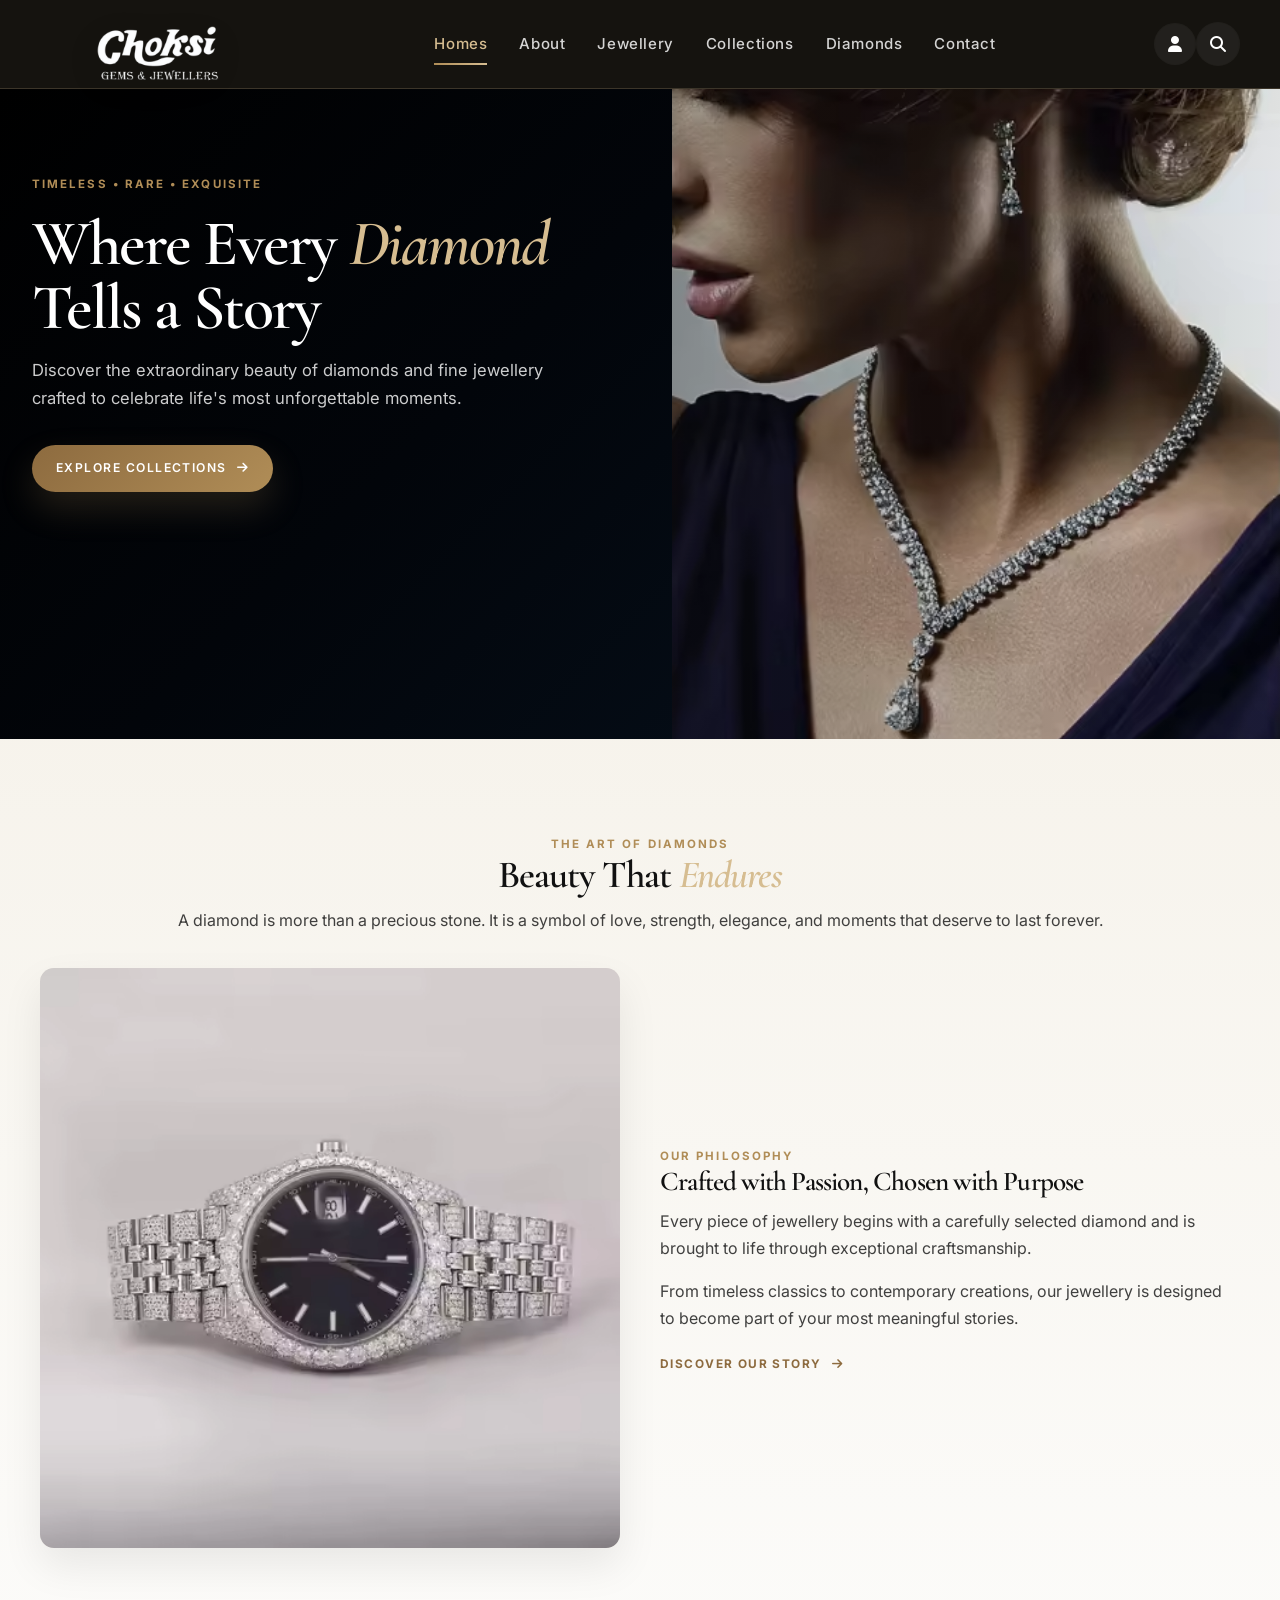
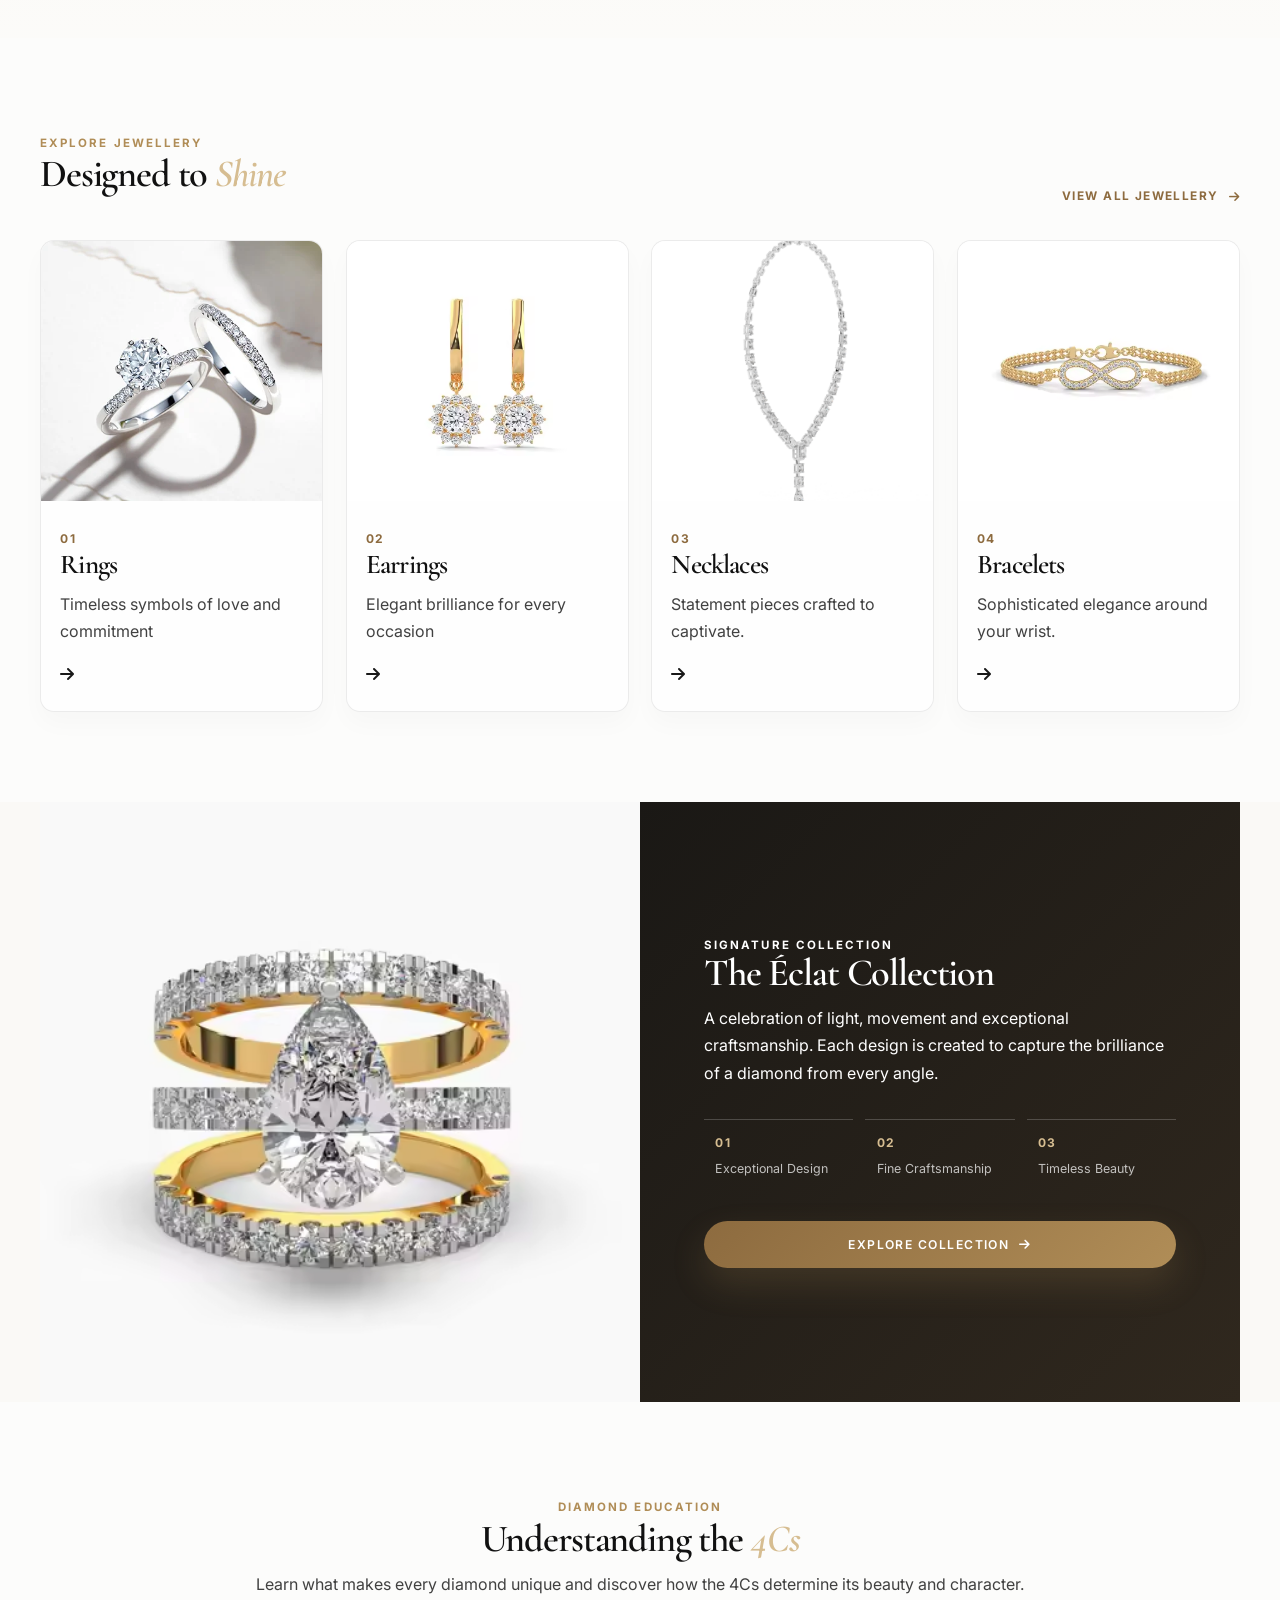
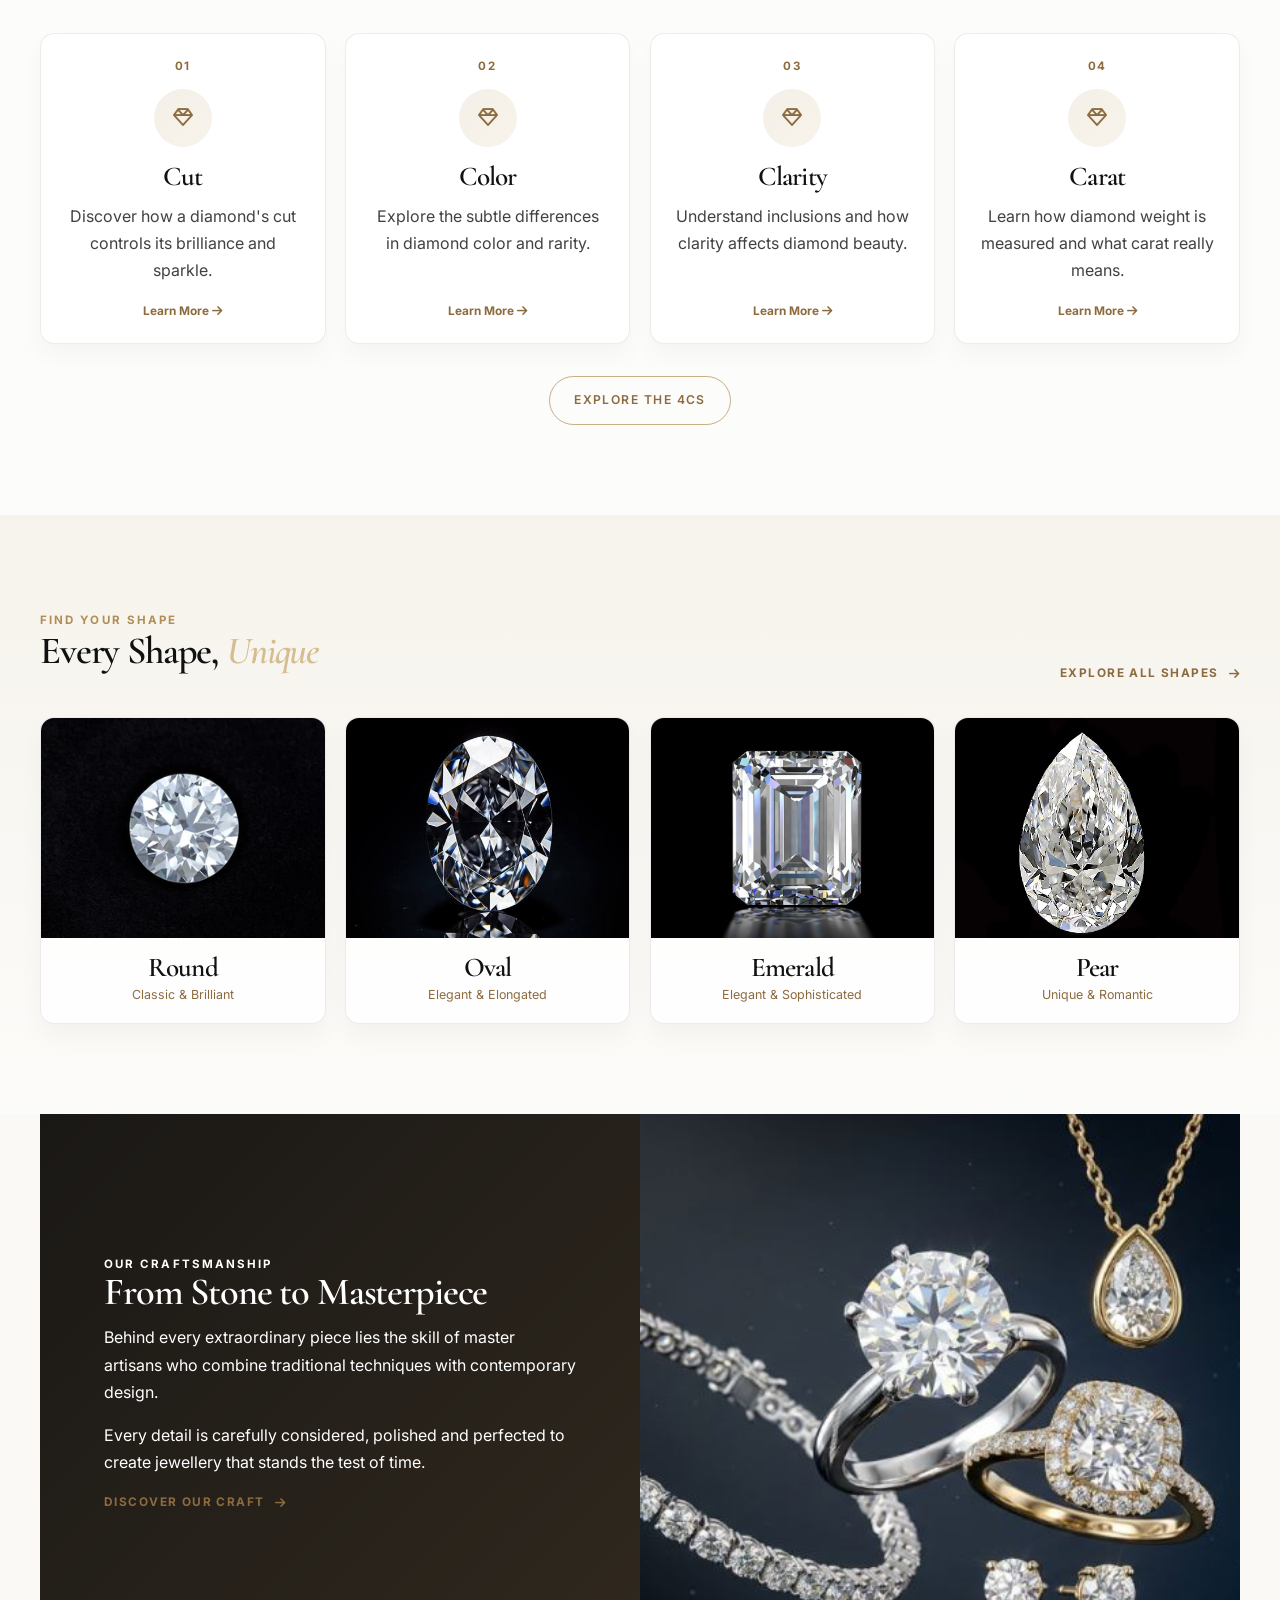
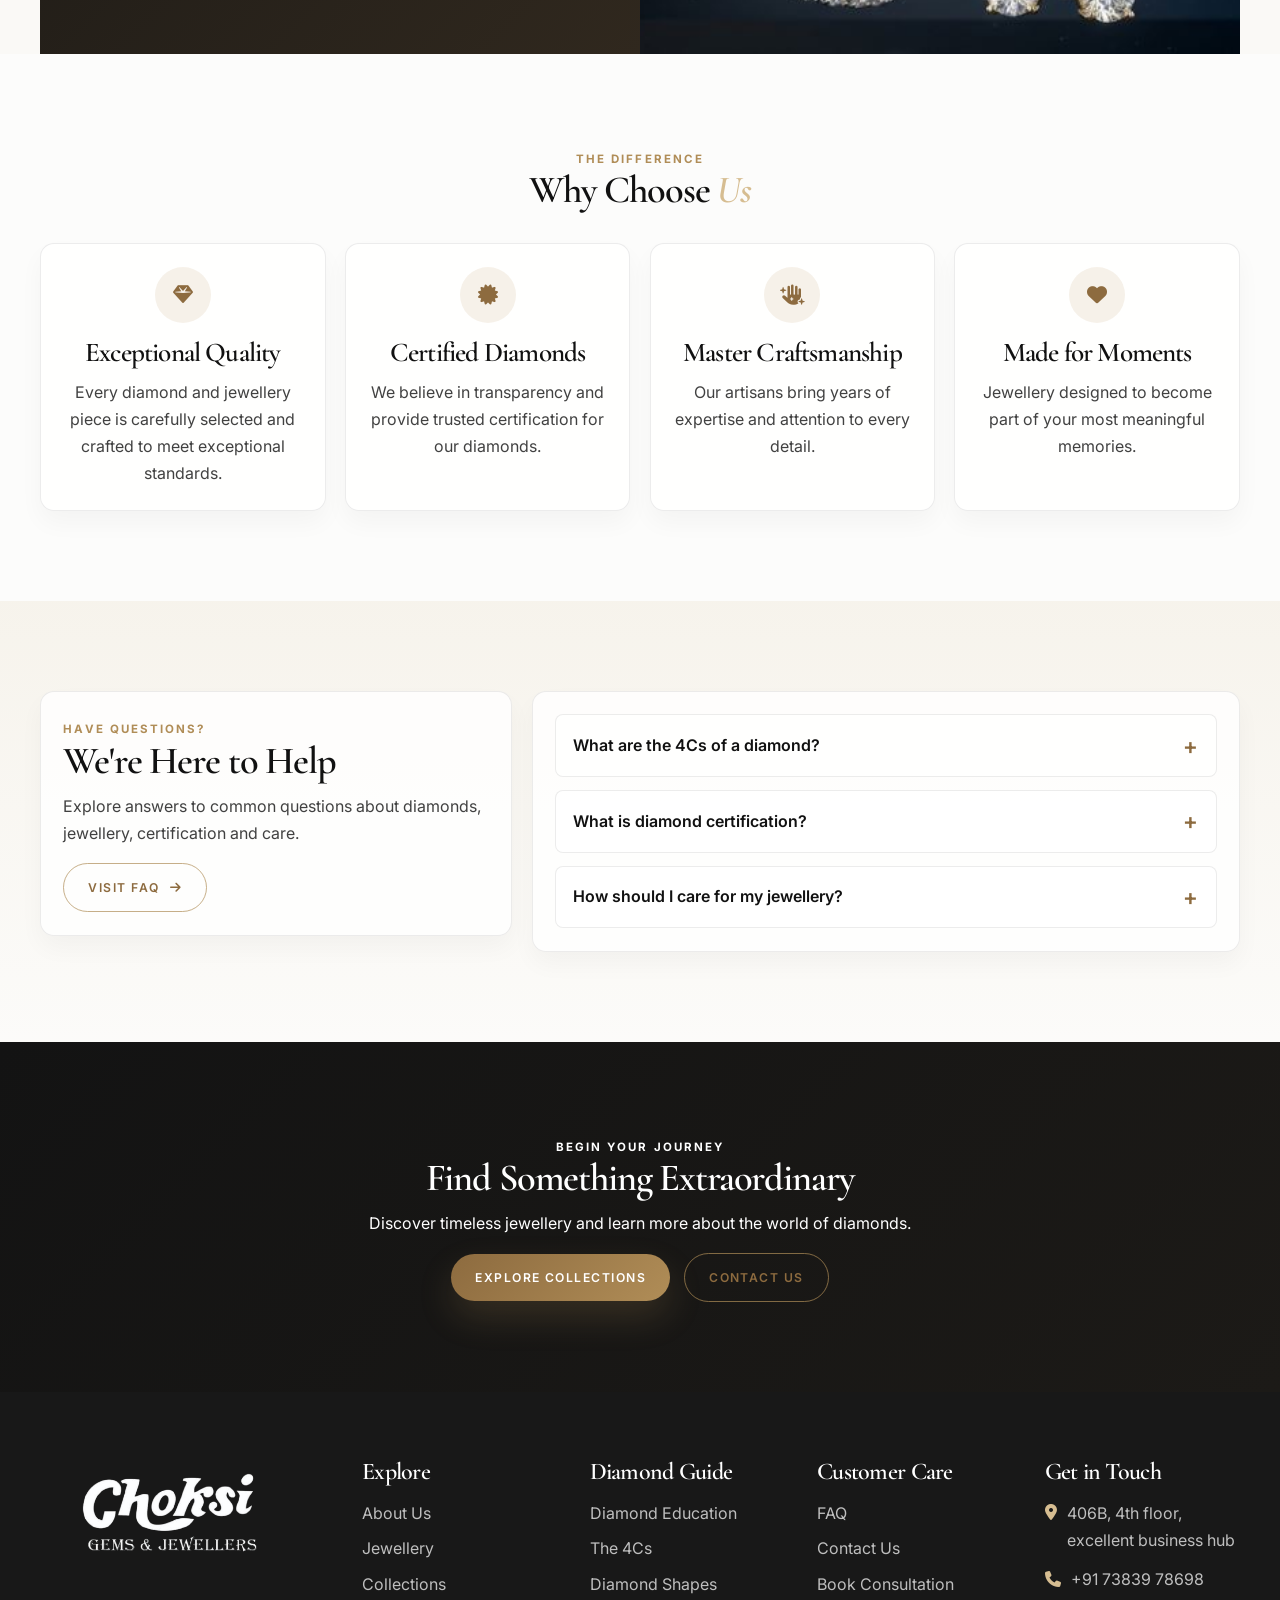
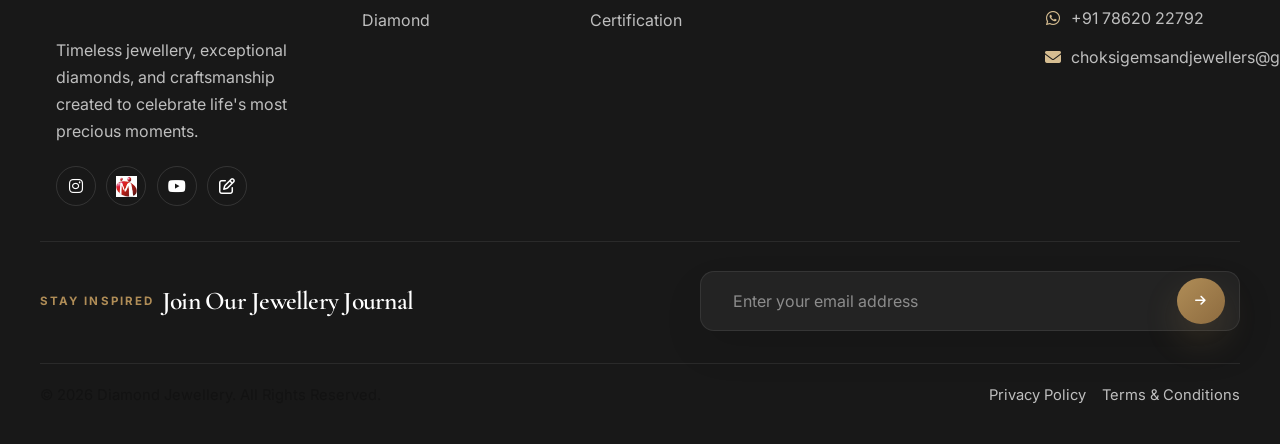
==== commit f814e3c9: "update" ====
--- a/index.html
+++ b/index.html
@@ -49,7 +49,7 @@
 
                     <li class="nav-item">
                         <a href="index.html" class="nav-link active">
-                            Home
+                            Homes
                         </a>
                     </li>
 
--- a/css/style.css
+++ b/css/style.css
@@ -283,7 +283,6 @@
 .header-actions {
     display: flex;
     align-items: center;
-    gap: 10px;
     flex-shrink: 0;
 }
 
--- a/css/responsive.css
+++ b/css/responsive.css
@@ -551,20 +551,32 @@
 
     .header-container {
         width: calc(100% - 24px);
-        min-height: var(--header-height);
-        gap: 8px;
+        min-height: 72px;
+        gap: 6px;
+        justify-content: space-between;
     }
 
     .logo {
-        width: min(210px, 80vw);
+        width: 165px !important;
+        height: 62px !important;
+        flex-shrink: 0;
+        display: flex;
+        align-items: center;
+        justify-content: flex-start;
     }
 
     .logo img {
-        width: min(210px, 80vw);
+        width: 190px !important;
+        max-width: none !important;
+        height: auto !important;
+        object-fit: contain;
+        transform: scale(1.6);
+        transform-origin: left center;
     }
 
     .header-actions {
         gap: 5px;
+        flex-shrink: 0;
     }
 
     .header-action,
@@ -575,9 +587,9 @@
     }
 
     .main-navigation {
-        top: var(--header-height);
-        height: calc(100dvh - var(--header-height));
-        padding: 12px 18px 30px;
+        height: auto !important;
+        max-height: calc(100dvh - var(--header-height)) !important;
+        overflow-y: auto;
     }
 
 
@@ -689,6 +701,25 @@
         grid-template-columns: 1fr;
     }
 
+    .contact-info-card {
+        width: 100%;
+        gap: 0.8rem;
+        padding: 1.1rem 0.9rem;
+        align-items: flex-start;
+    }
+
+    .contact-info-card h3 {
+        font-size: 1rem;
+        line-height: 1.35;
+    }
+
+    .contact-info-card p {
+        font-size: 0.85rem;
+        line-height: 1.6;
+        overflow-wrap: anywhere;
+    }
+
+
 
     /* ---------- CONTENT GRIDS ---------- */
 
@@ -887,15 +918,21 @@
     }
 
     .footer-newsletter {
-        flex-direction: column;
-        align-items: stretch;
-        gap: 1rem;
+        display: flex !important;
+        flex-direction: column !important;
+        align-items: stretch !important;
+        gap: 1rem !important;
     }
 
     .footer-newsletter>div {
-        flex-direction: column;
-        align-items: flex-start;
-        gap: 0.3rem;
+        flex: 0 0 auto !important;
+        width: 100% !important;
+        height: auto !important;
+        min-height: 0 !important;
+        display: flex !important;
+        flex-direction: column !important;
+        align-items: flex-start !important;
+        gap: 0.3rem !important;
     }
 
     .footer-bottom {
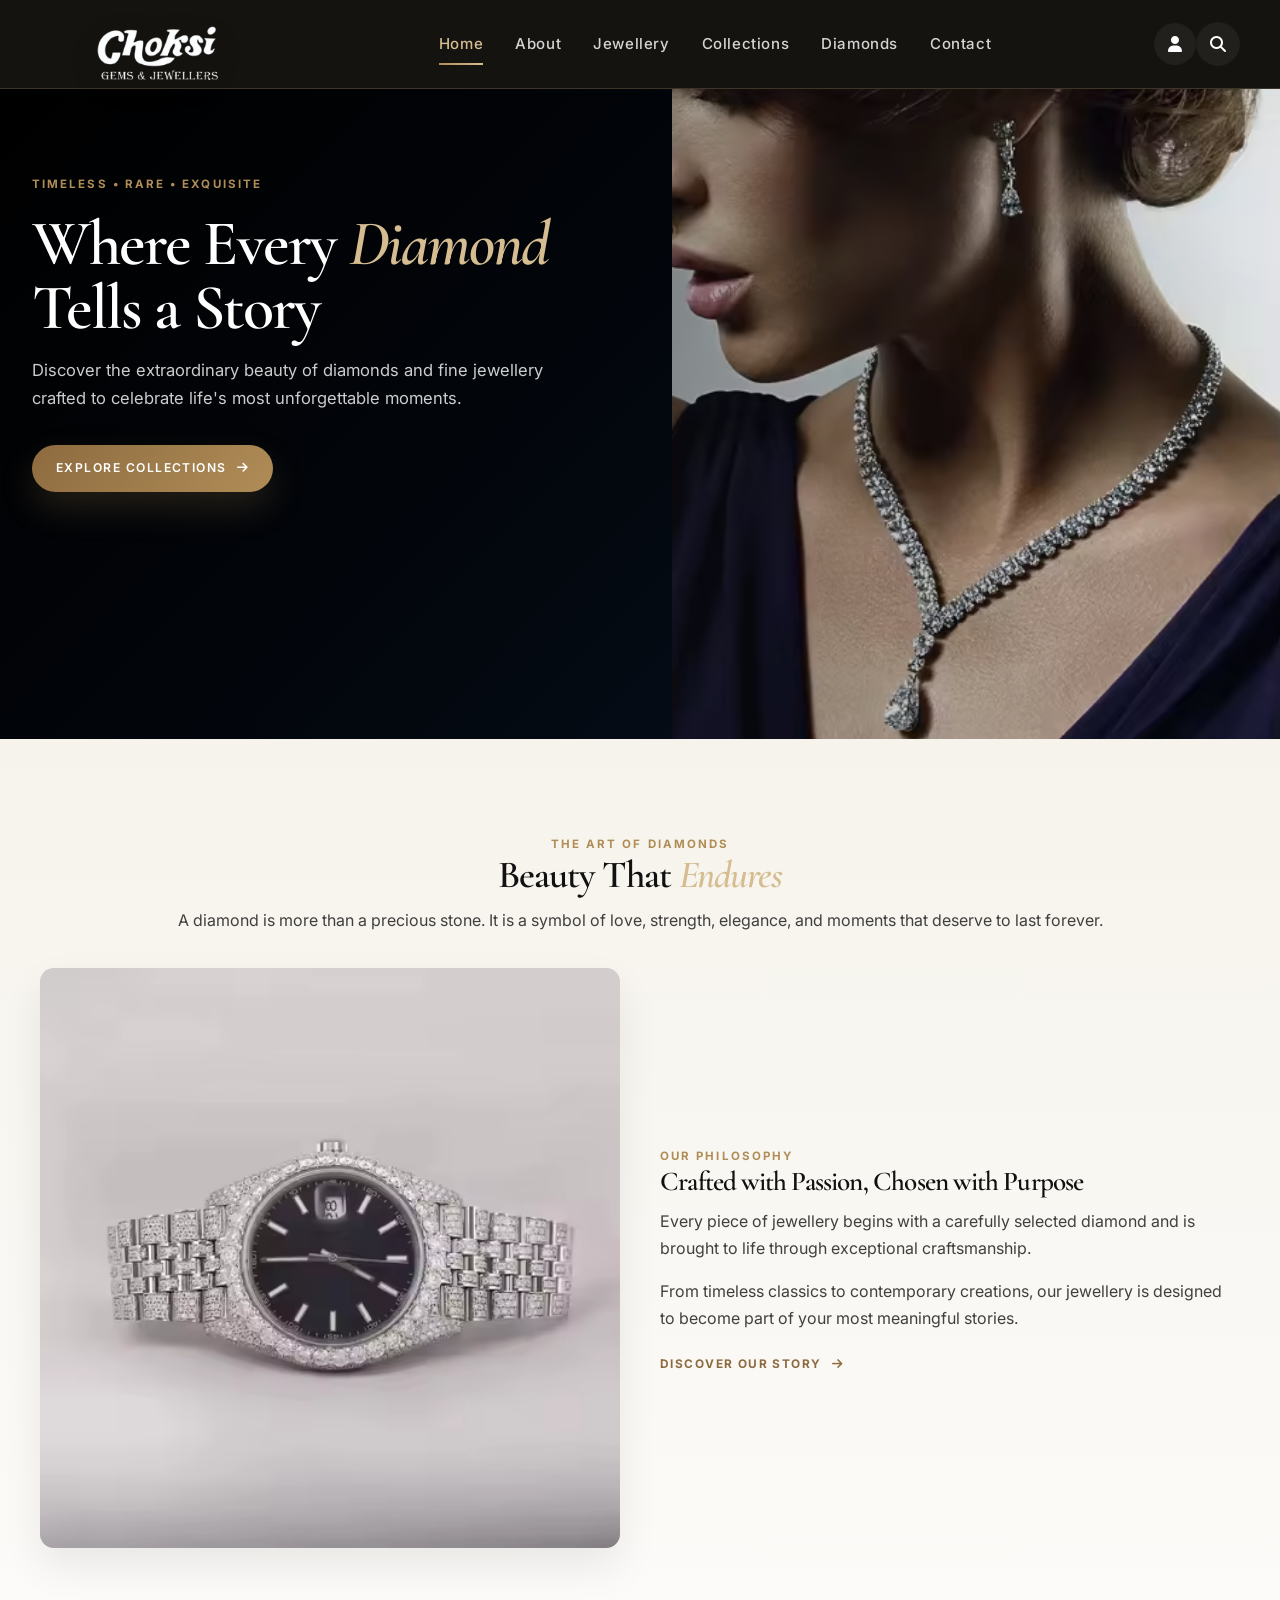
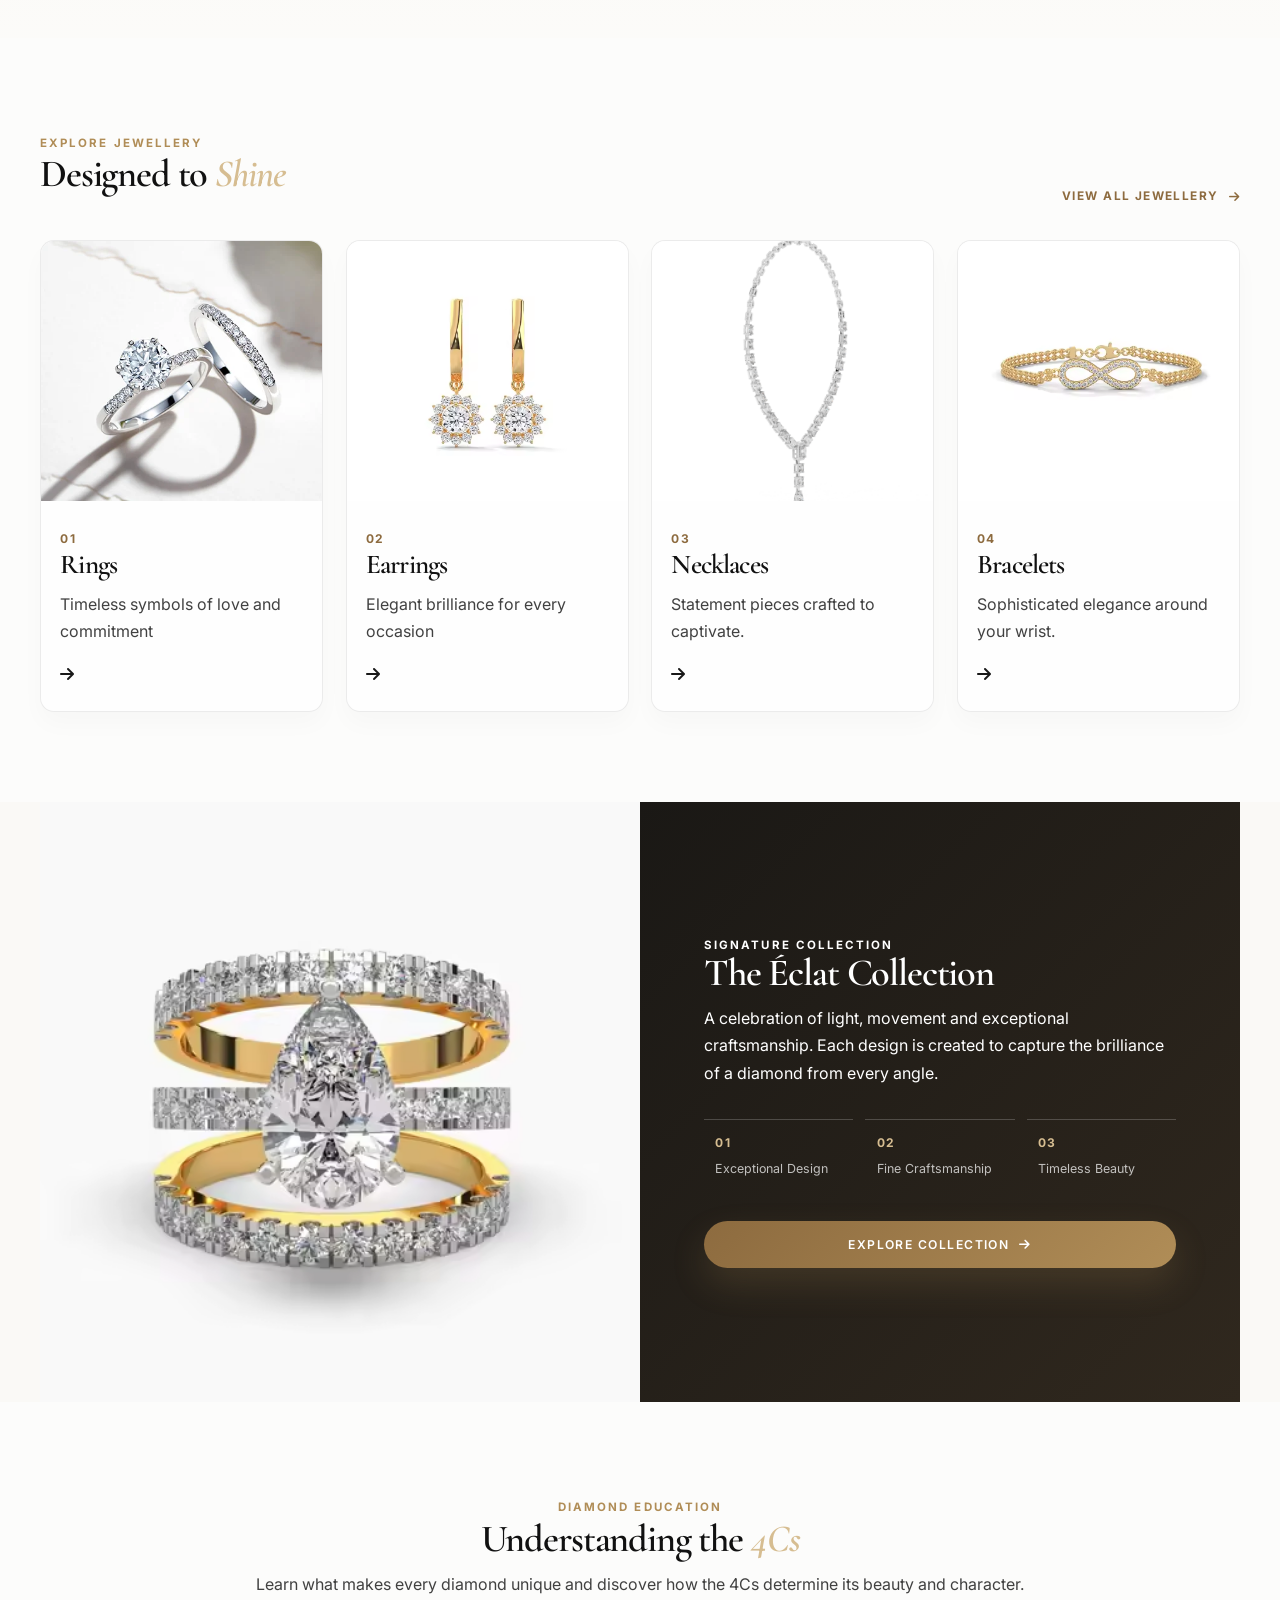
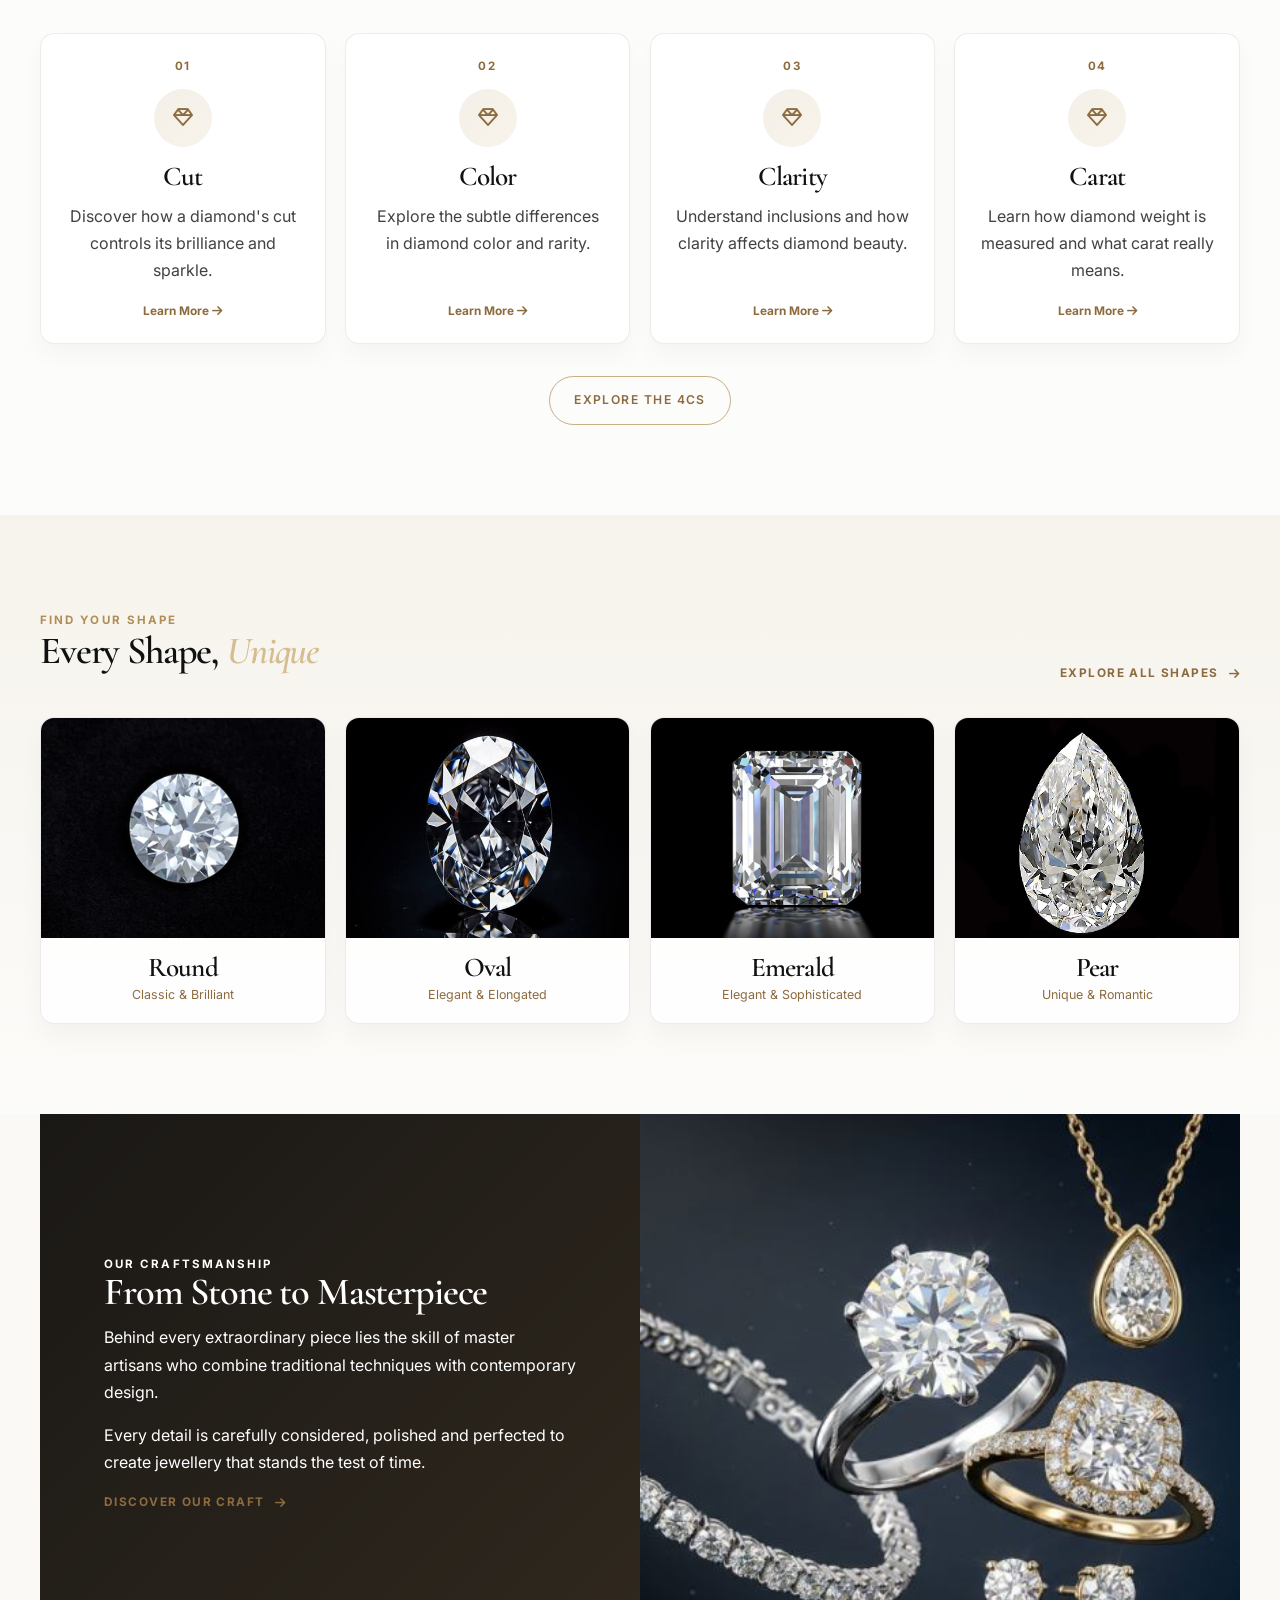
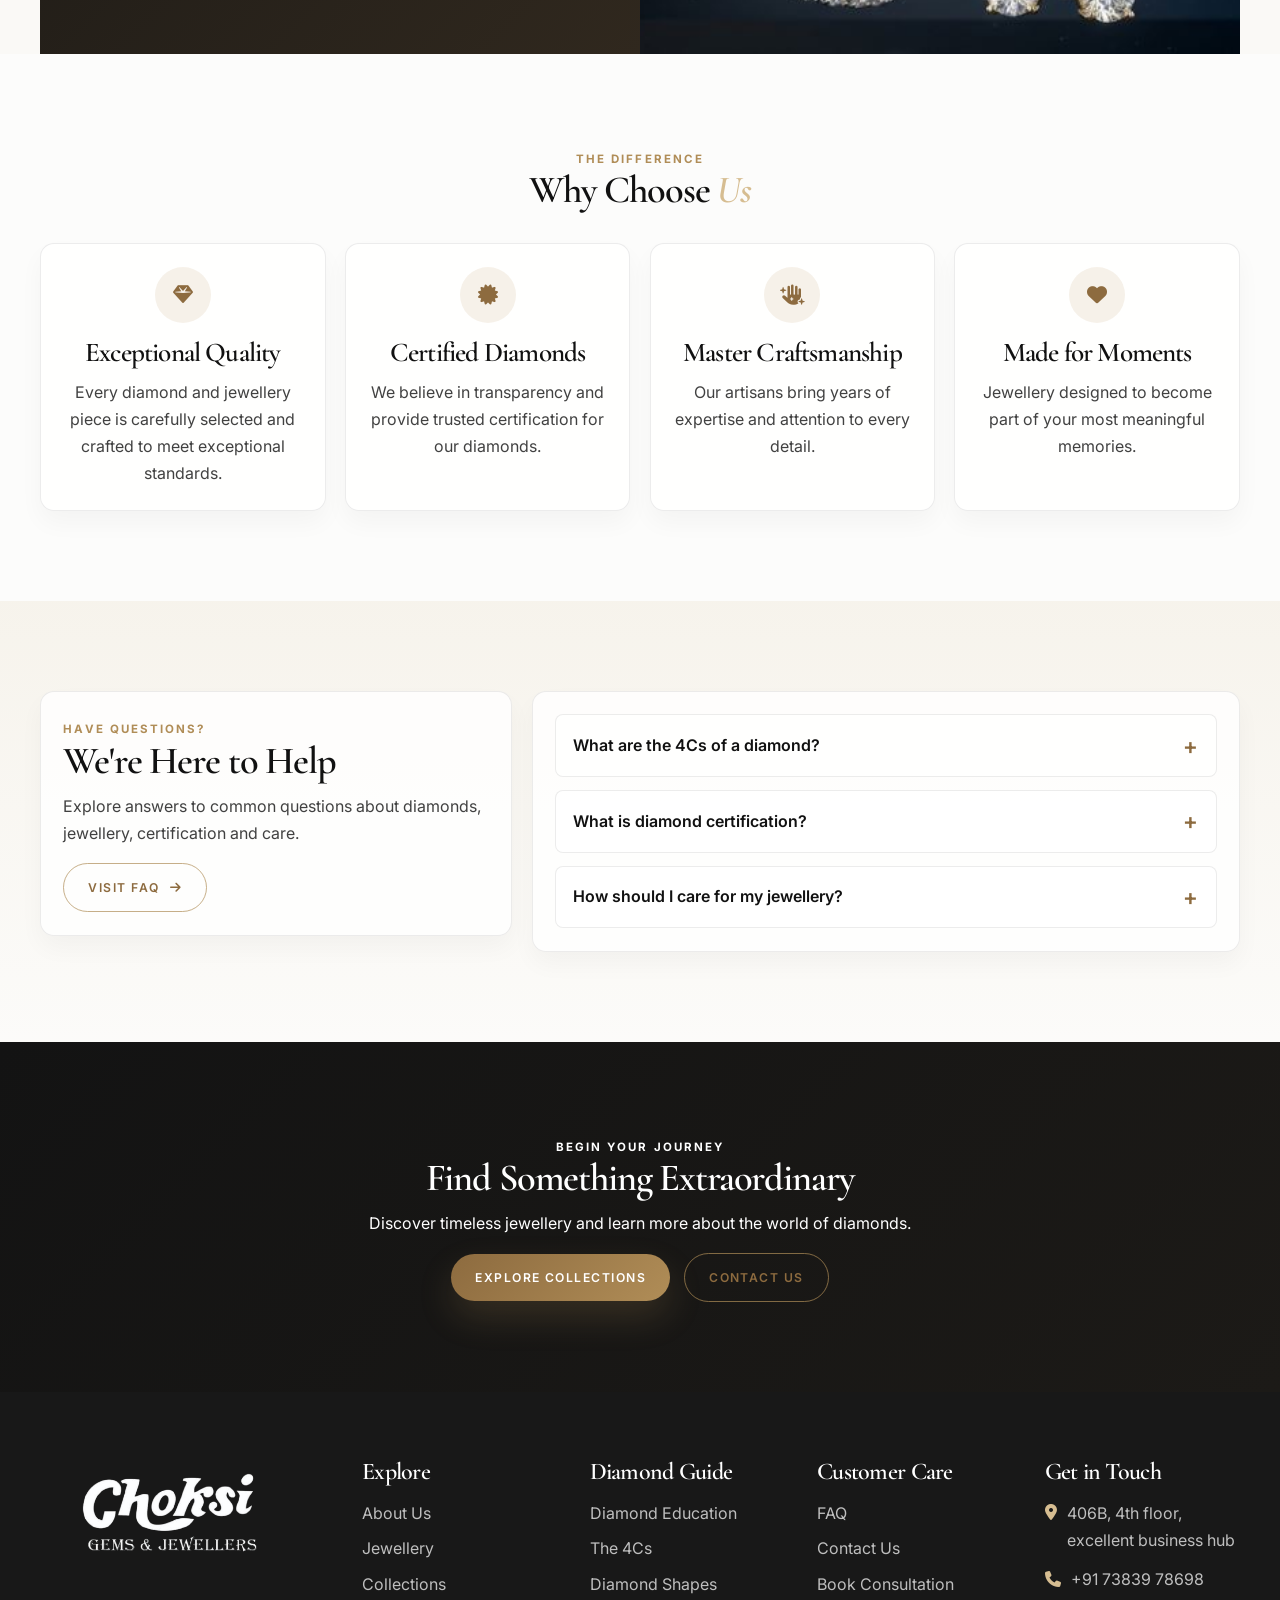
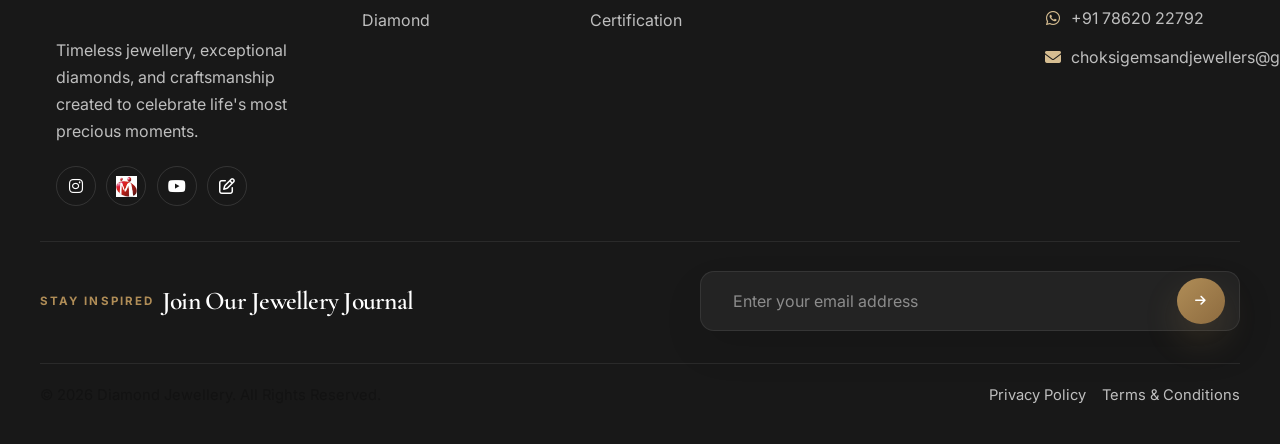
==== commit a179ebcd: "update" ====
--- a/index.html
+++ b/index.html
@@ -49,7 +49,7 @@
 
                     <li class="nav-item">
                         <a href="index.html" class="nav-link active">
-                            Homes
+                            Home
                         </a>
                     </li>
 
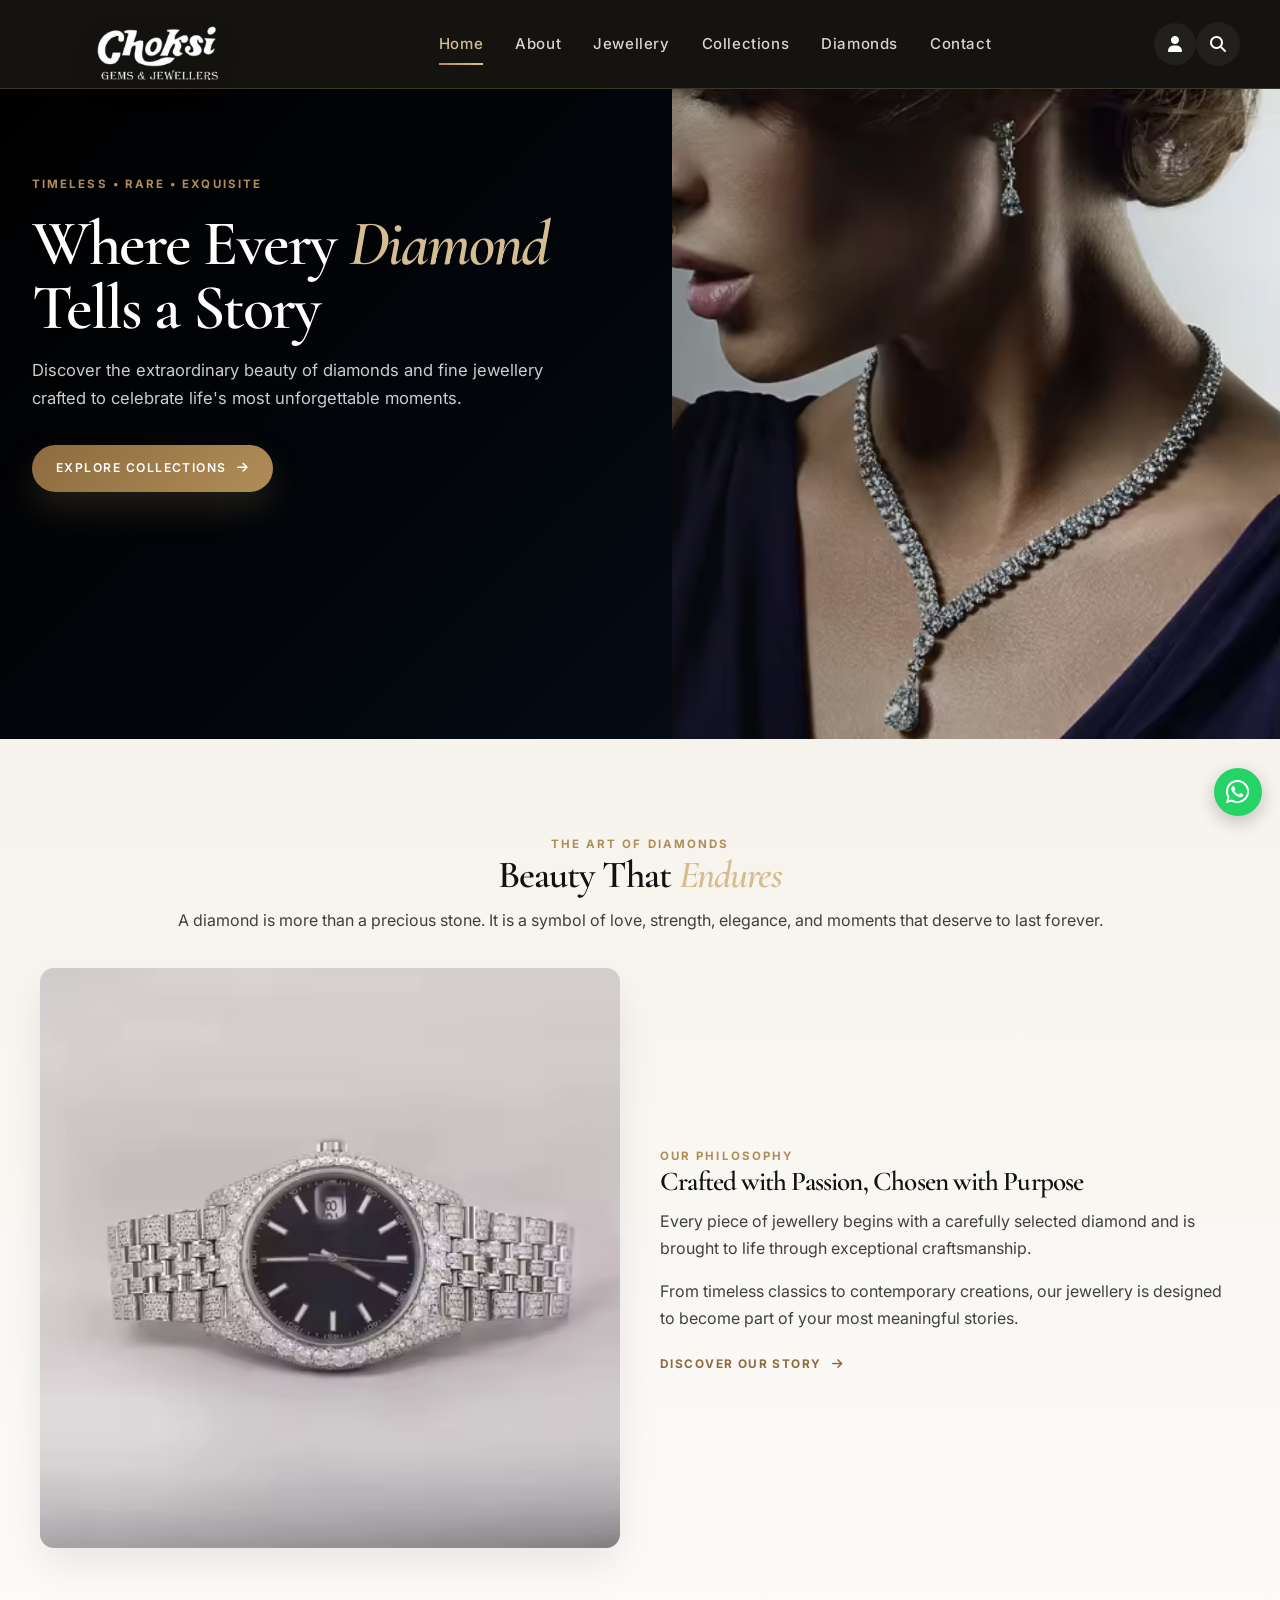
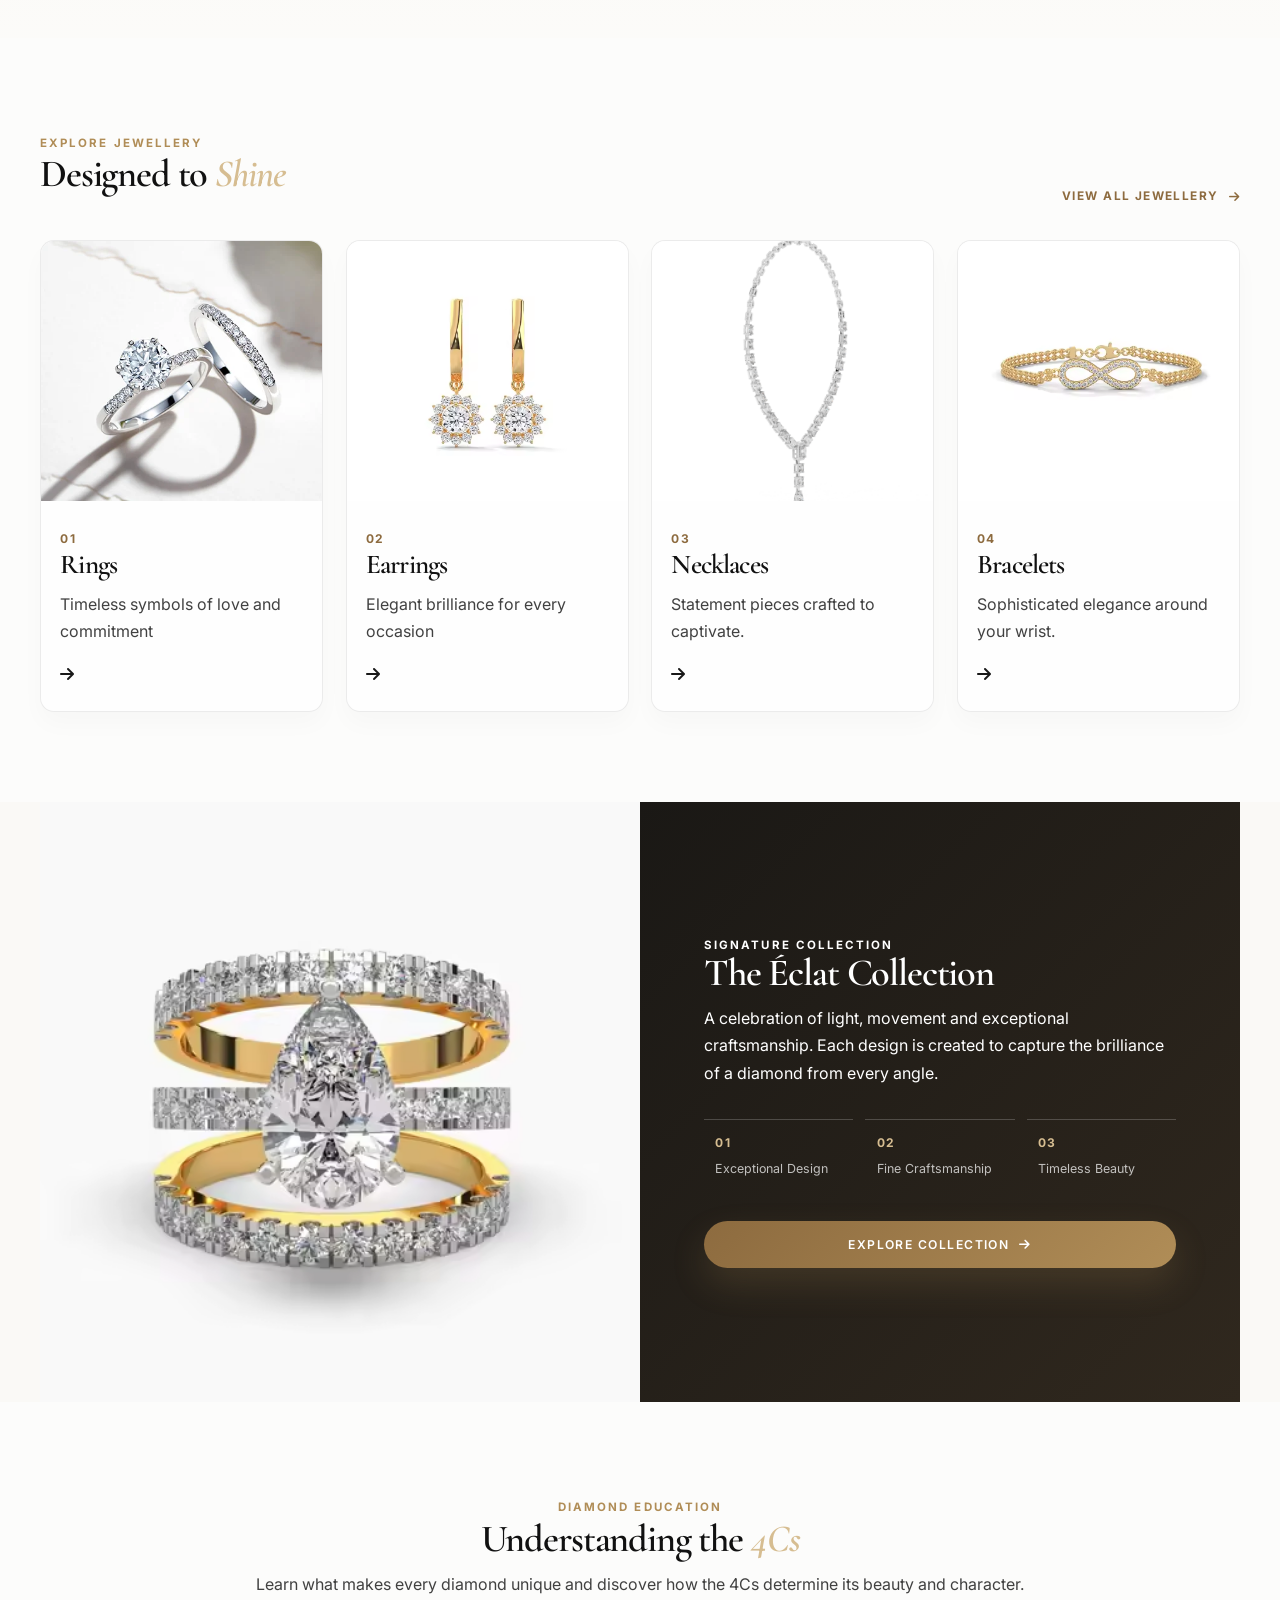
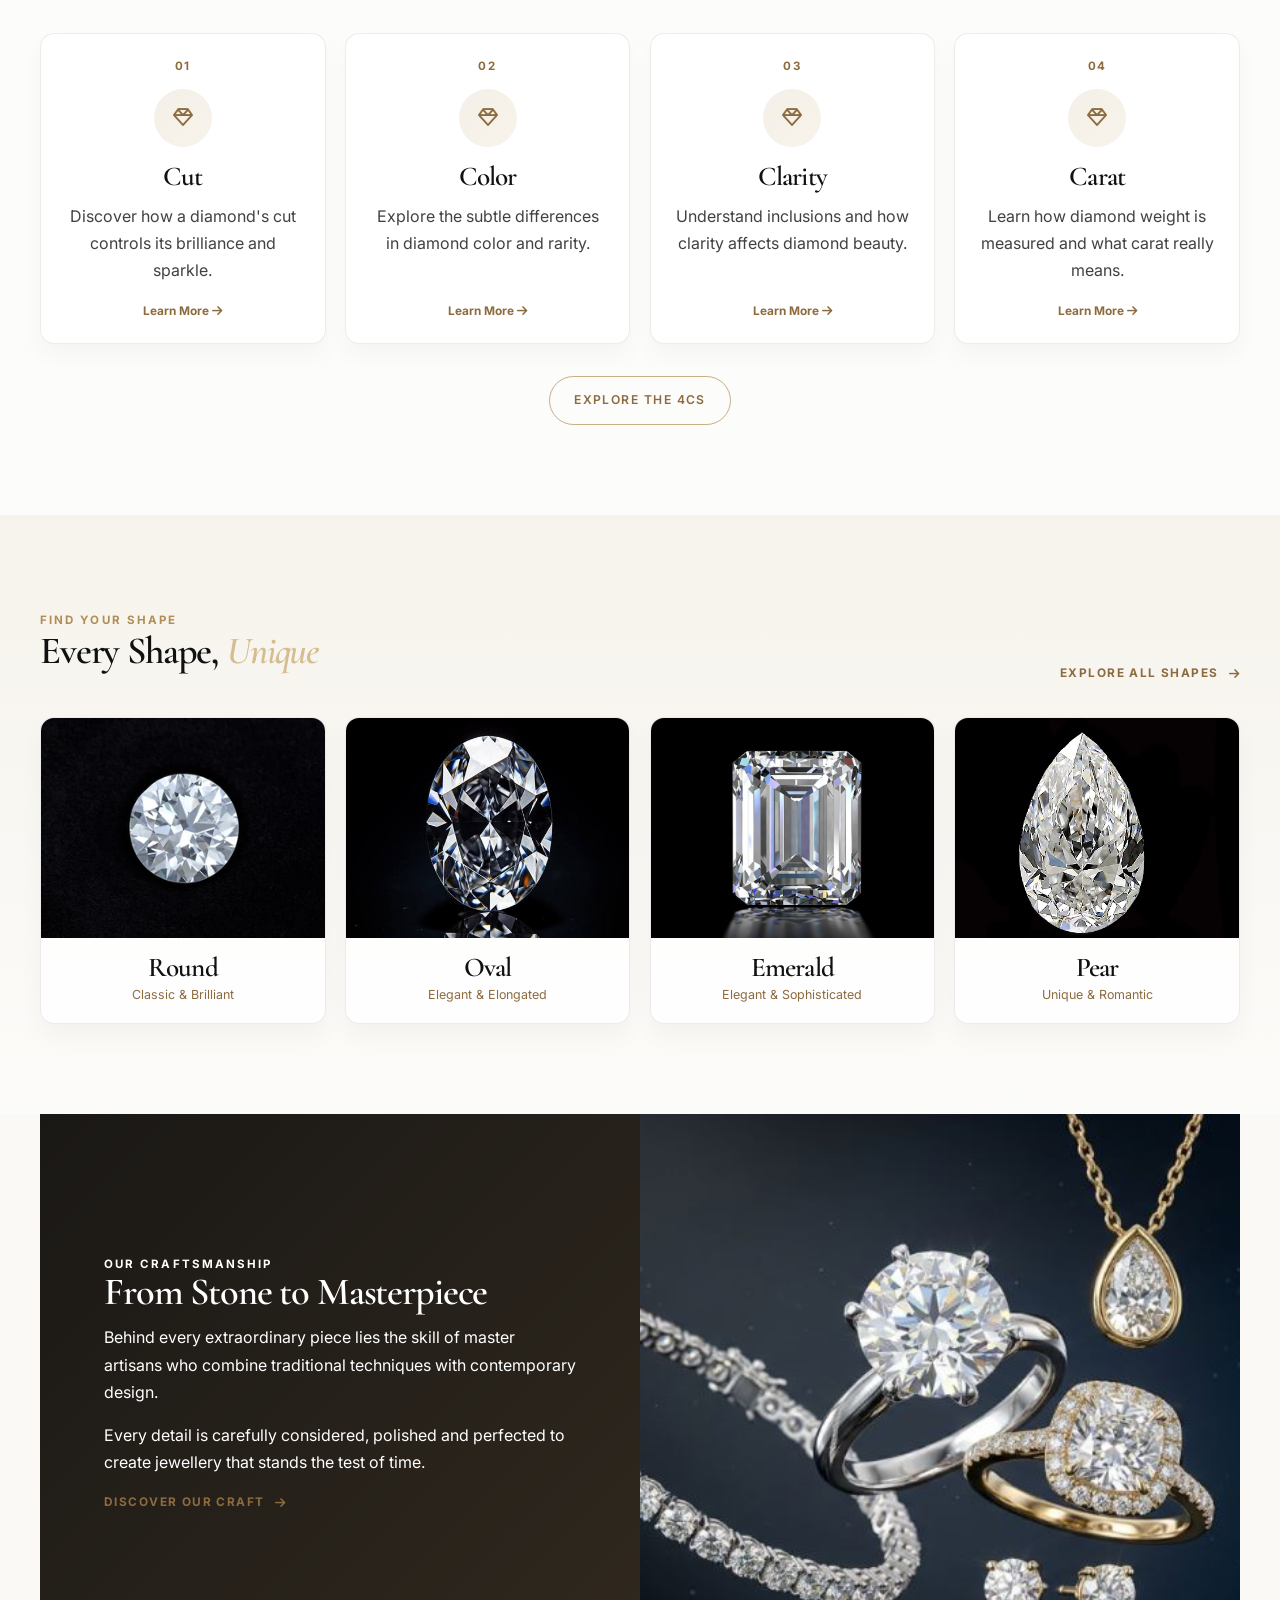
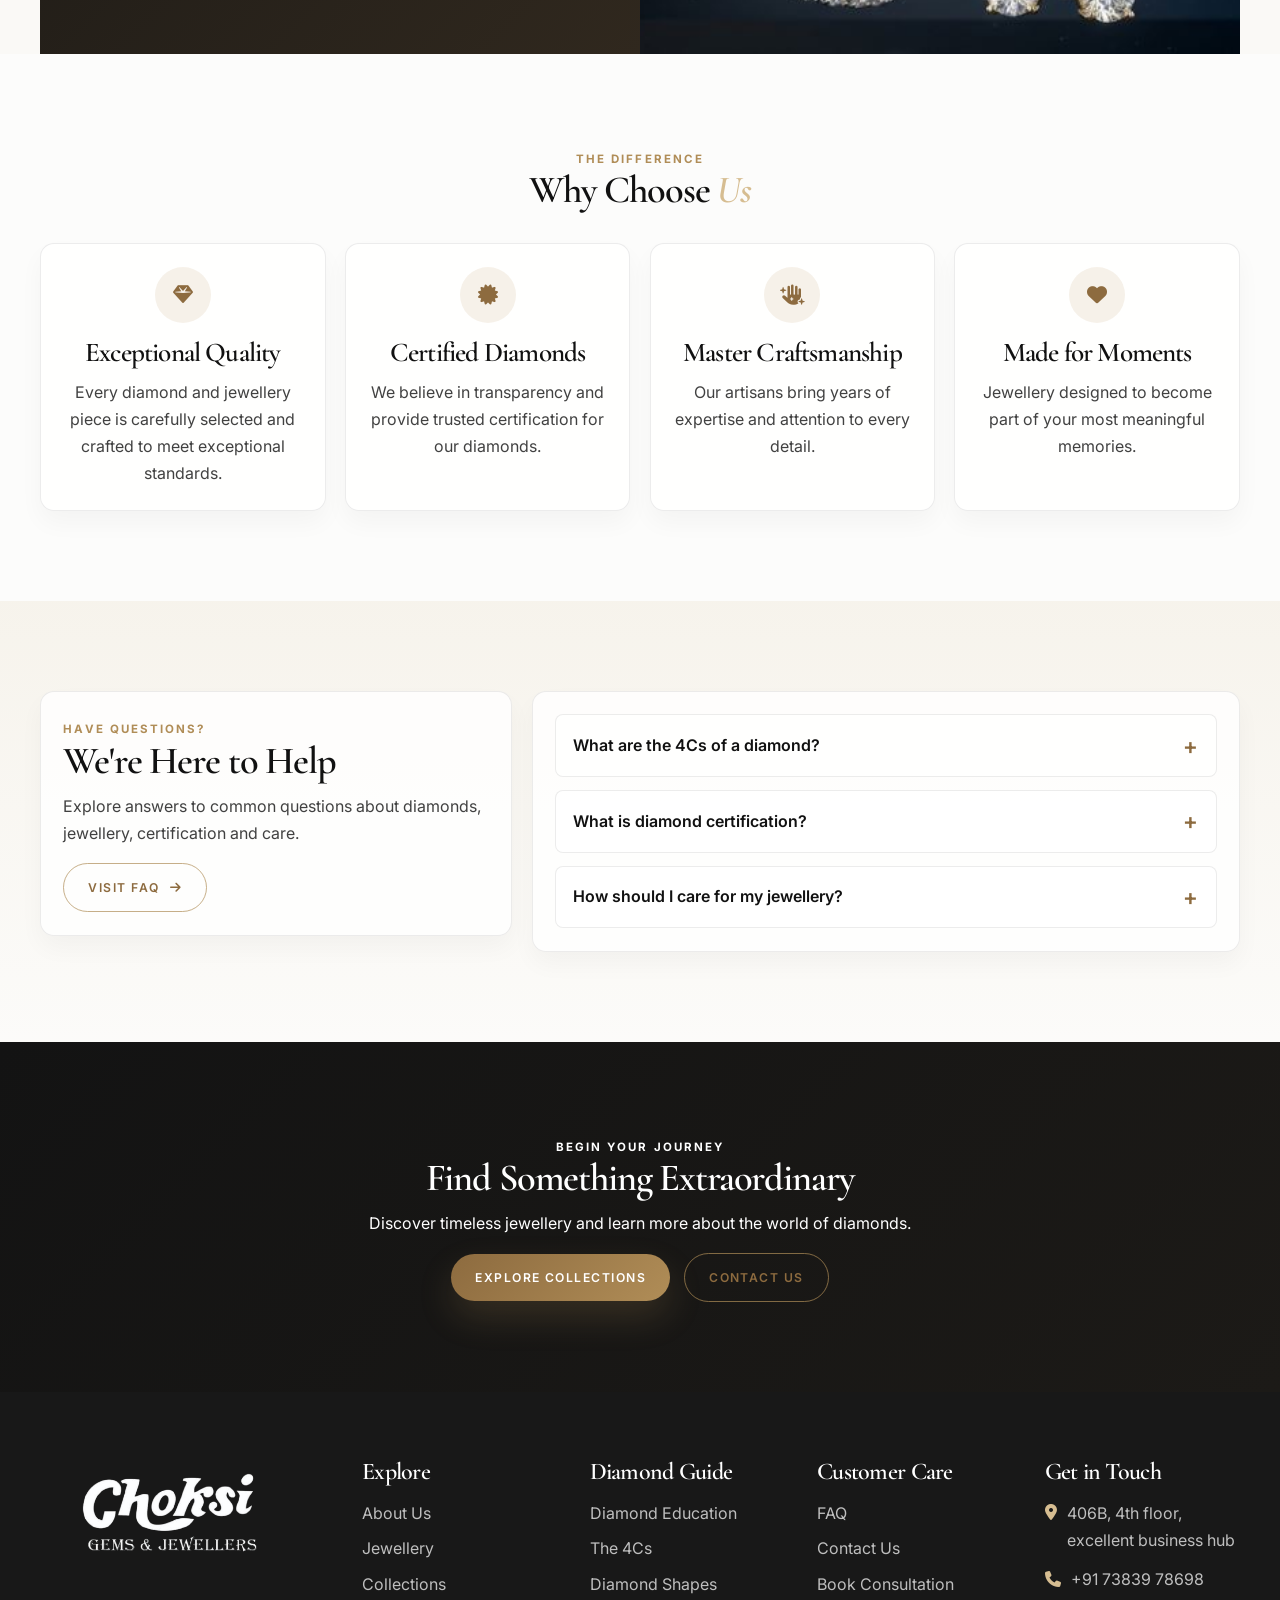
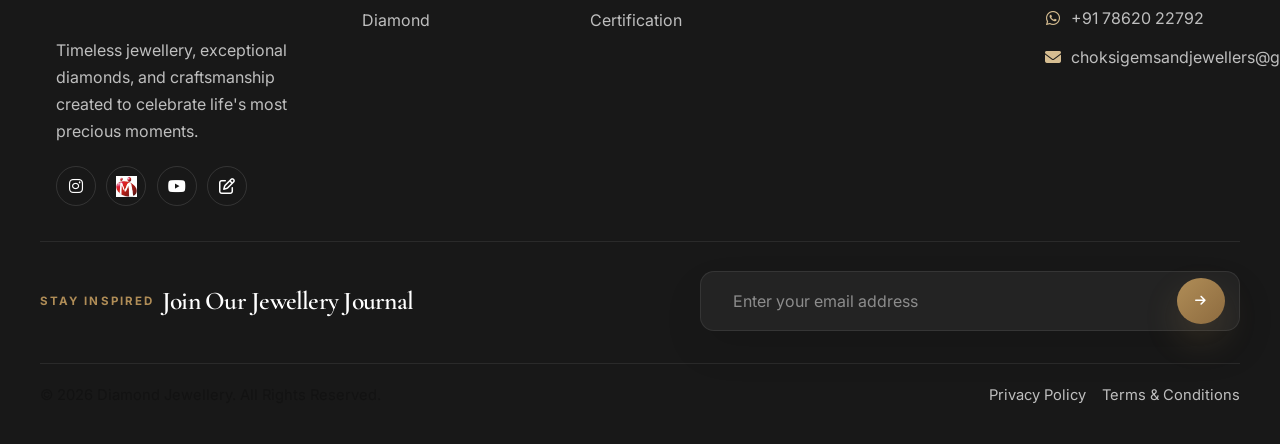
==== commit 8bf0c0d6: "update" ====
--- a/index.html
+++ b/index.html
@@ -5,15 +5,14 @@
     <meta charset="UTF-8">
     <meta name="viewport" content="width=device-width, initial-scale=1.0">
 
-    <meta name="description"
-        content="Discover the beauty of diamonds and fine jewellery. Explore diamond education, jewellery collections, craftsmanship, and expert buying guides.">
-
-    <meta name="keywords"
-        content="diamond jewellery, diamond rings, diamond earrings, diamond necklace, diamond guide, 4Cs of diamonds, jewellery collections">
-
-    <meta name="author" content="Diamond Jewellery">
-
-    <title>Diamond Jewellery | Timeless Beauty & Exceptional Craftsmanship</title>
+    <meta name="twitter:card" content="summary_large_image">
+
+    <meta name="twitter:title" content="Diamond Jewellery | Natural Diamond Rings & Fine Jewellery">
+
+    <meta name="twitter:description"
+        content="Explore premium natural diamond jewellery and timeless fine jewellery collections.">
+
+    <meta name="twitter:image" content="https://choksigemsandjewellers.com//images/hero-images/index-hero.PNG">
 
     <!-- Google Fonts - We'll customize this later -->
     <link rel="preconnect" href="https://fonts.googleapis.com">
@@ -1107,7 +1106,8 @@
                         <i class="fa-brands fa-instagram"></i>
                     </a>
 
-                    <a href="https://www.indiamart.com/choksi-gems-jewellers/?srsltid=AfmBOorEammjpuiLPltnYjoOYVojUjMAlZFIdzOosgFFlZhU5rokv1G6" aria-label="IndiaMart" target="_blank">
+                    <a href="https://www.indiamart.com/choksi-gems-jewellers/?srsltid=AfmBOorEammjpuiLPltnYjoOYVojUjMAlZFIdzOosgFFlZhU5rokv1G6"
+                        aria-label="IndiaMart" target="_blank">
                         <img src="images/indiamart-logo.png" alt="">
                     </a>
 
@@ -1115,7 +1115,8 @@
                         <i class="fa-brands fa-youtube"></i>
                     </a>
 
-                    <a href="https://in1575732655gpdf.trustpass.alibaba.com/index.html?spm=a2700.shop_pl.88.13.4746b379VX7BGK" aria-label="Website" target="_blank">
+                    <a href="https://in1575732655gpdf.trustpass.alibaba.com/index.html?spm=a2700.shop_pl.88.13.4746b379VX7BGK"
+                        aria-label="Website" target="_blank">
                         <i class="fa-regular fa-pen-to-square"></i>
                     </a>
 
--- a/css/style.css
+++ b/css/style.css
@@ -4197,6 +4197,9 @@
     bottom: 24px;
     width: 48px;
     height: 48px;
+    display: flex;
+    align-items: center;
+    justify-content: center;
     border-radius: 50%;
     border: none;
     background: linear-gradient(135deg, var(--gold), var(--gold-deep));
@@ -4206,7 +4209,7 @@
     visibility: hidden;
     transform: translateY(12px);
     transition: all var(--transition);
-    z-index: 100;
+    z-index: 9998;
 }
 
 .back-to-top.is-visible {
@@ -5078,4 +5081,77 @@
     top: 1rem;
     right: 1rem;
     color: black;
+}
+
+/* =========================================================
+   GLOBAL WHATSAPP FLOATING BUTTON
+========================================================= */
+
+.whatsapp-float {
+    position: fixed;
+    right: 18px;
+    bottom: 84px;
+
+    width: 48px;
+    height: 48px;
+
+    display: flex;
+    align-items: center;
+    justify-content: center;
+
+    background: #25D366;
+    color: #fff;
+
+    border-radius: 50%;
+
+    font-size: 27px;
+    text-decoration: none;
+
+    z-index: 99999;
+
+    box-shadow: 0 6px 18px rgba(0, 0, 0, 0.22);
+
+    transition:
+        transform 0.3s ease,
+        box-shadow 0.3s ease;
+}
+
+.whatsapp-float:hover {
+    color: #fff;
+    transform: translateY(-3px) scale(1.05);
+    box-shadow: 0 10px 25px rgba(0, 0, 0, 0.28);
+}
+
+.whatsapp-float i {
+    line-height: 1;
+}
+
+
+/* MOBILE */
+
+@media (max-width: 767px) {
+
+    .whatsapp-float {
+        width: 46px;
+        height: 46px;
+
+        right: 14px;
+        bottom: 14px;
+
+        font-size: 25px;
+    }
+}
+
+
+@media (max-width: 480px) {
+
+    .whatsapp-float {
+        width: 44px;
+        height: 44px;
+
+        right: 12px;
+        bottom: 12px;
+
+        font-size: 24px;
+    }
 }
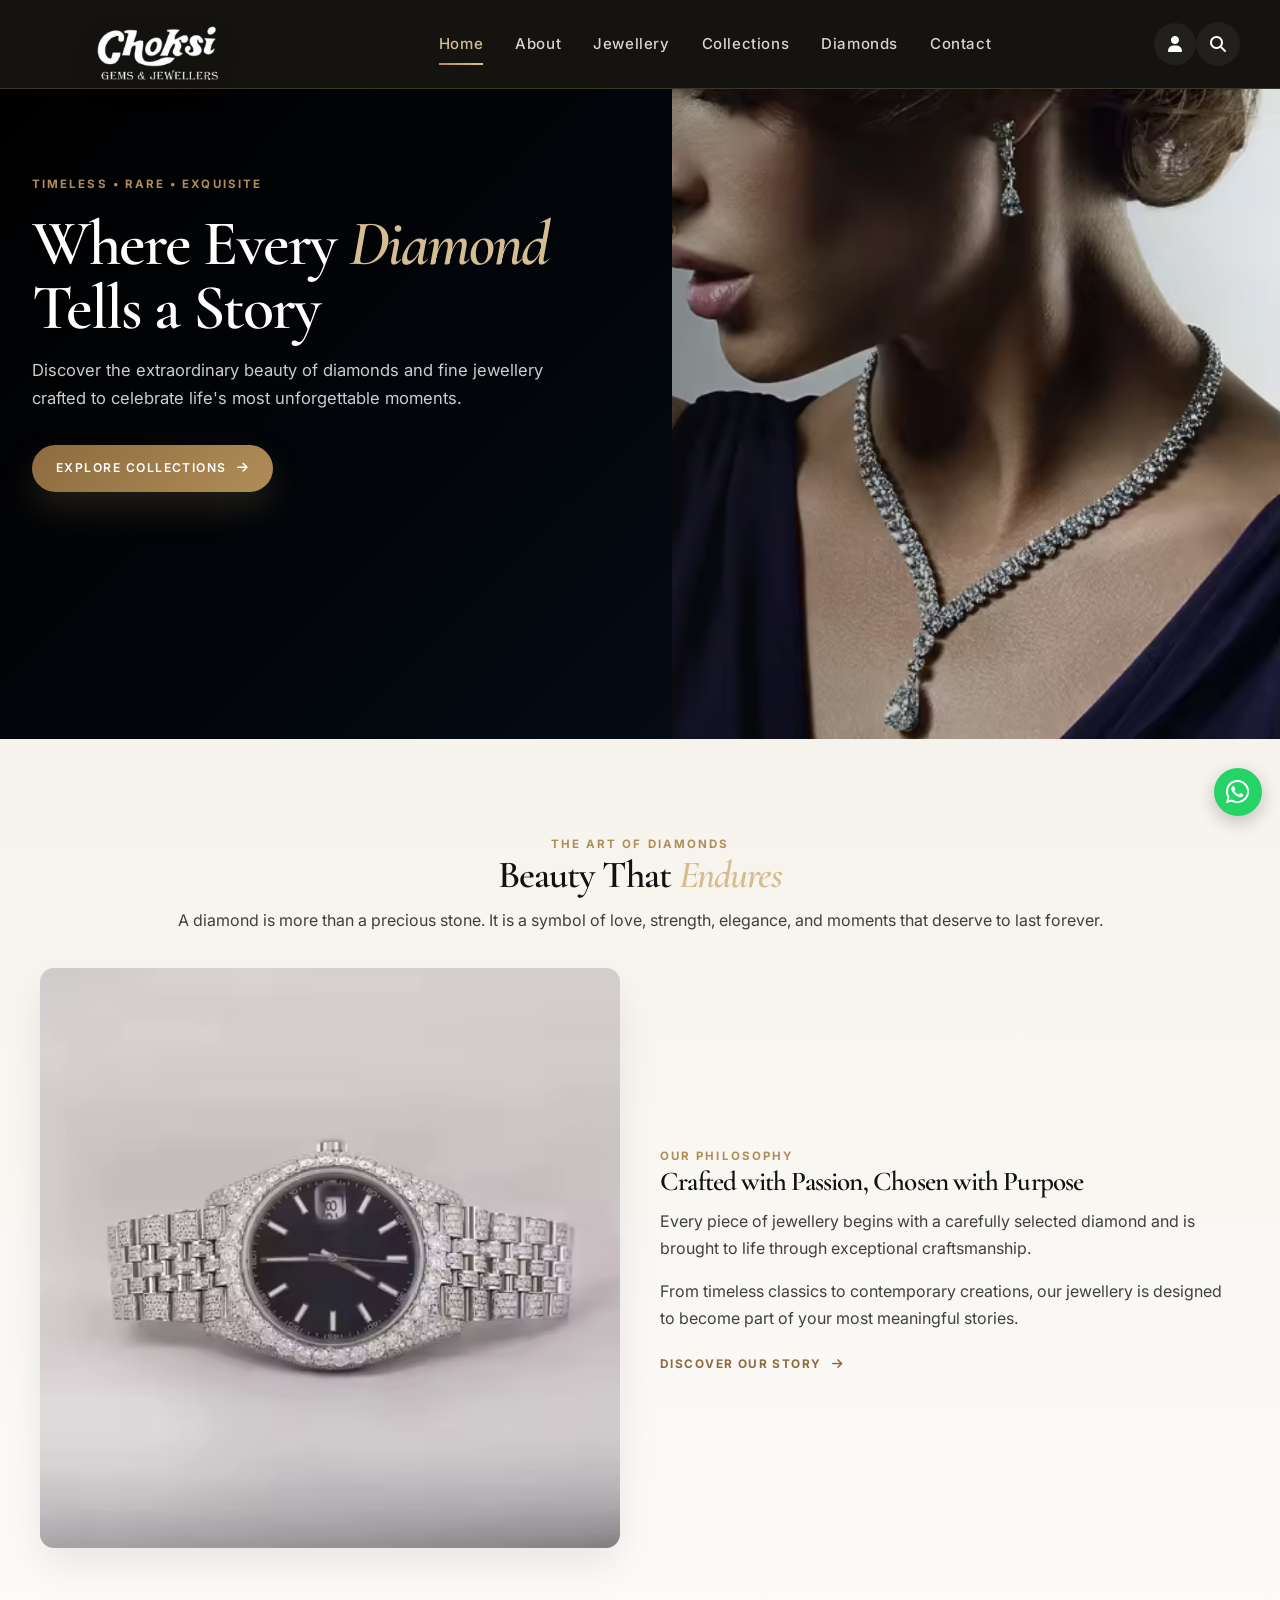
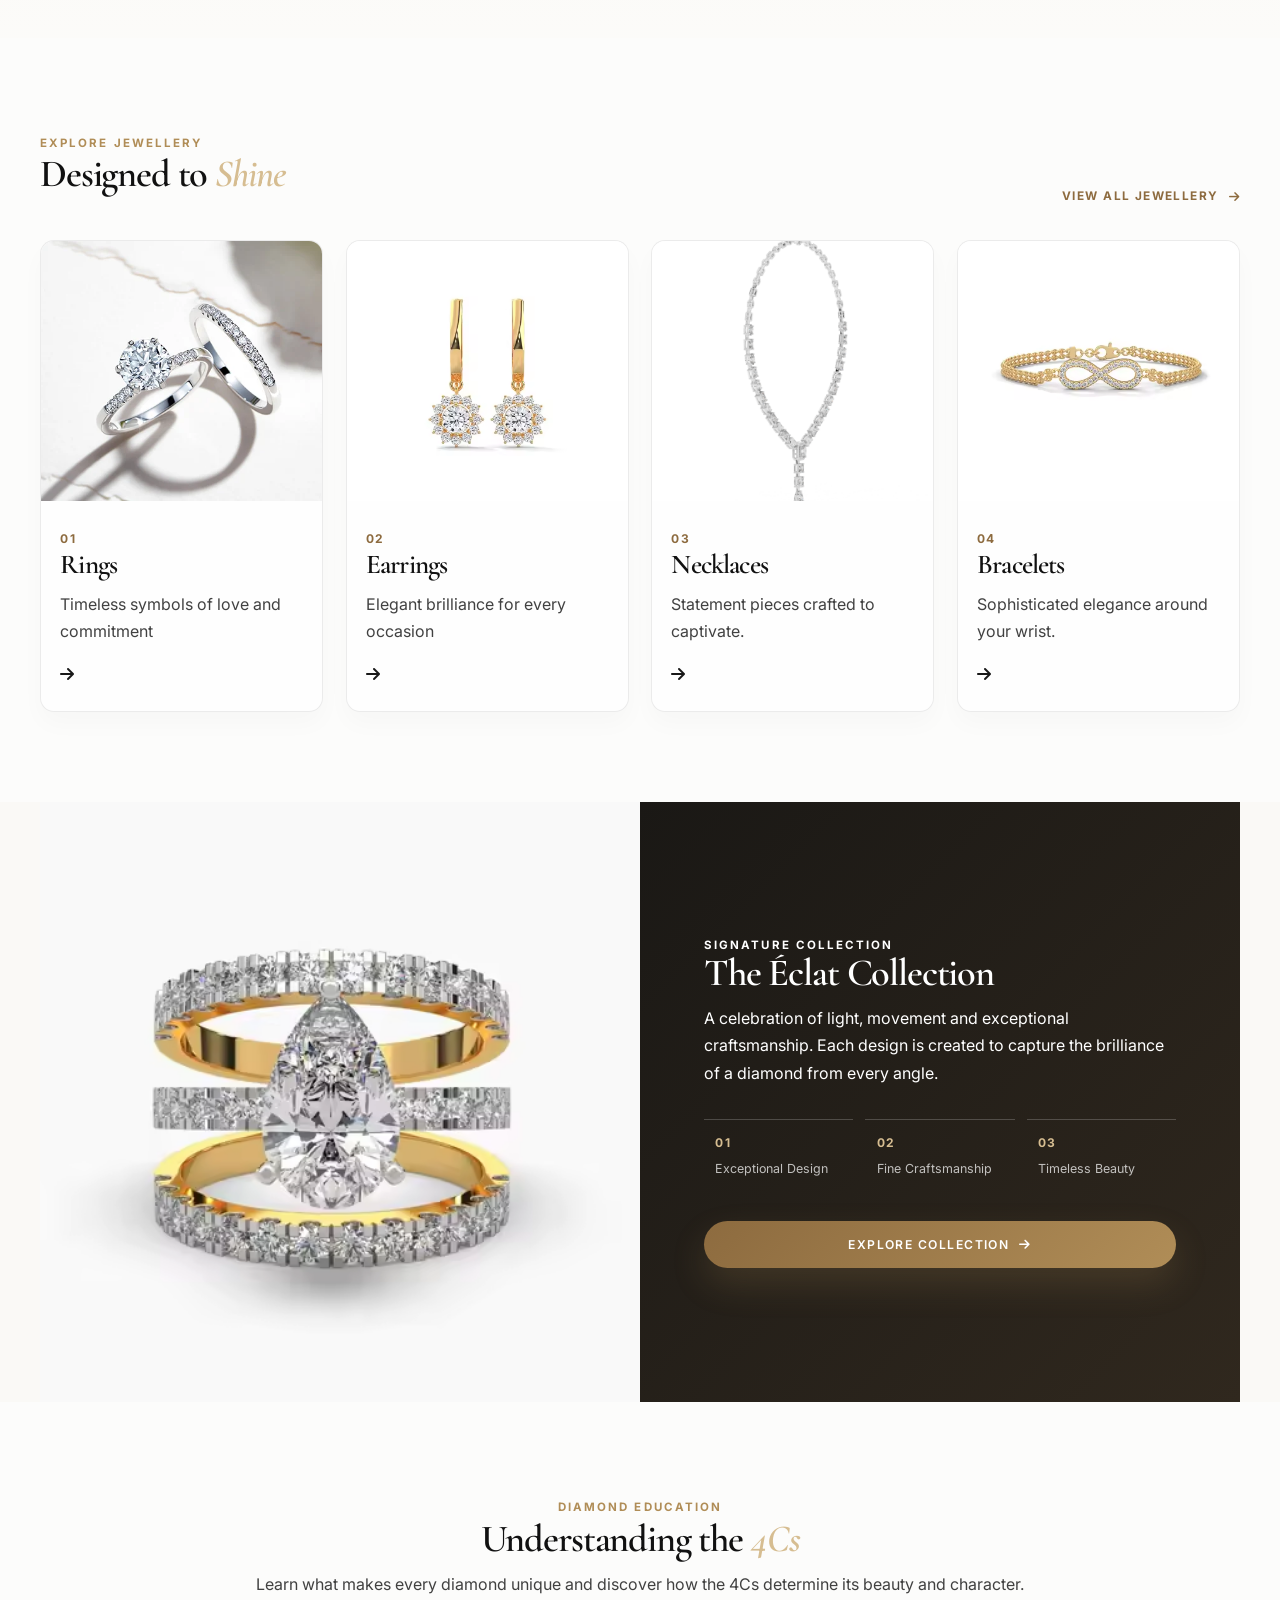
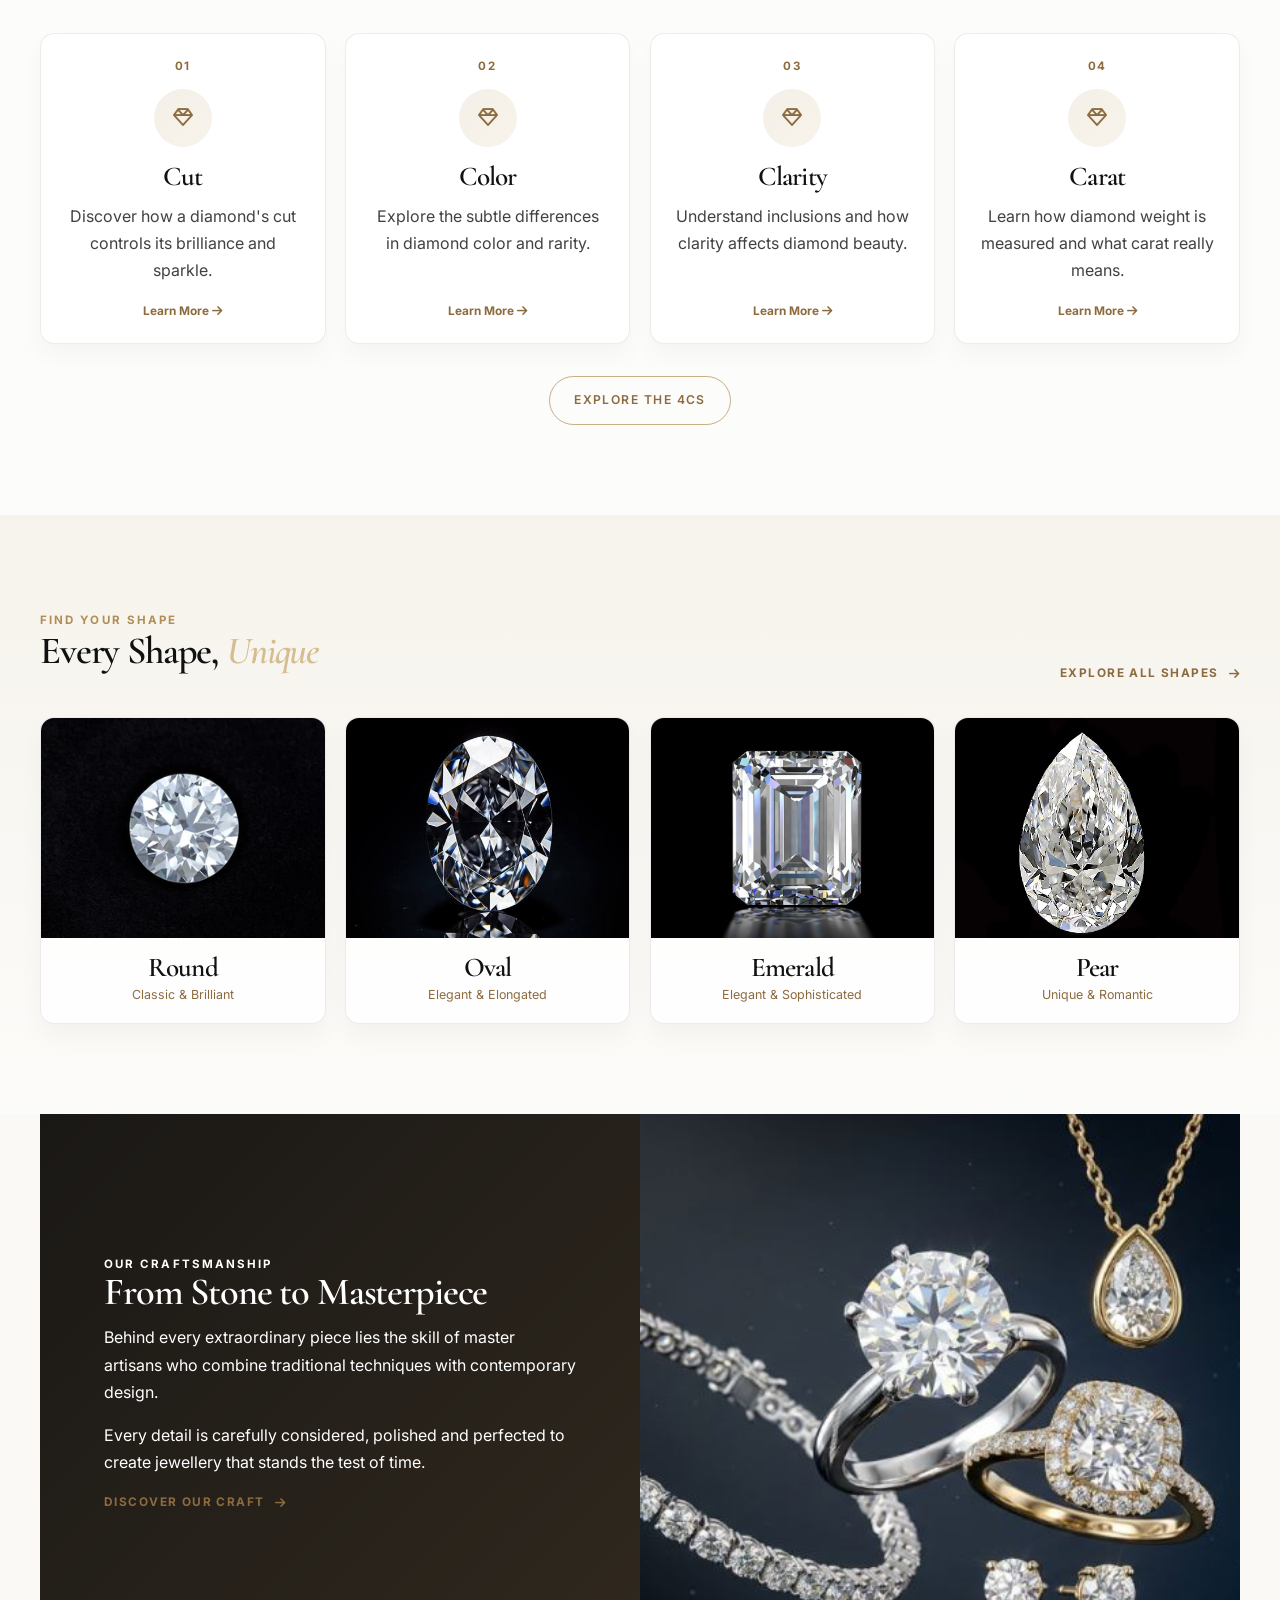
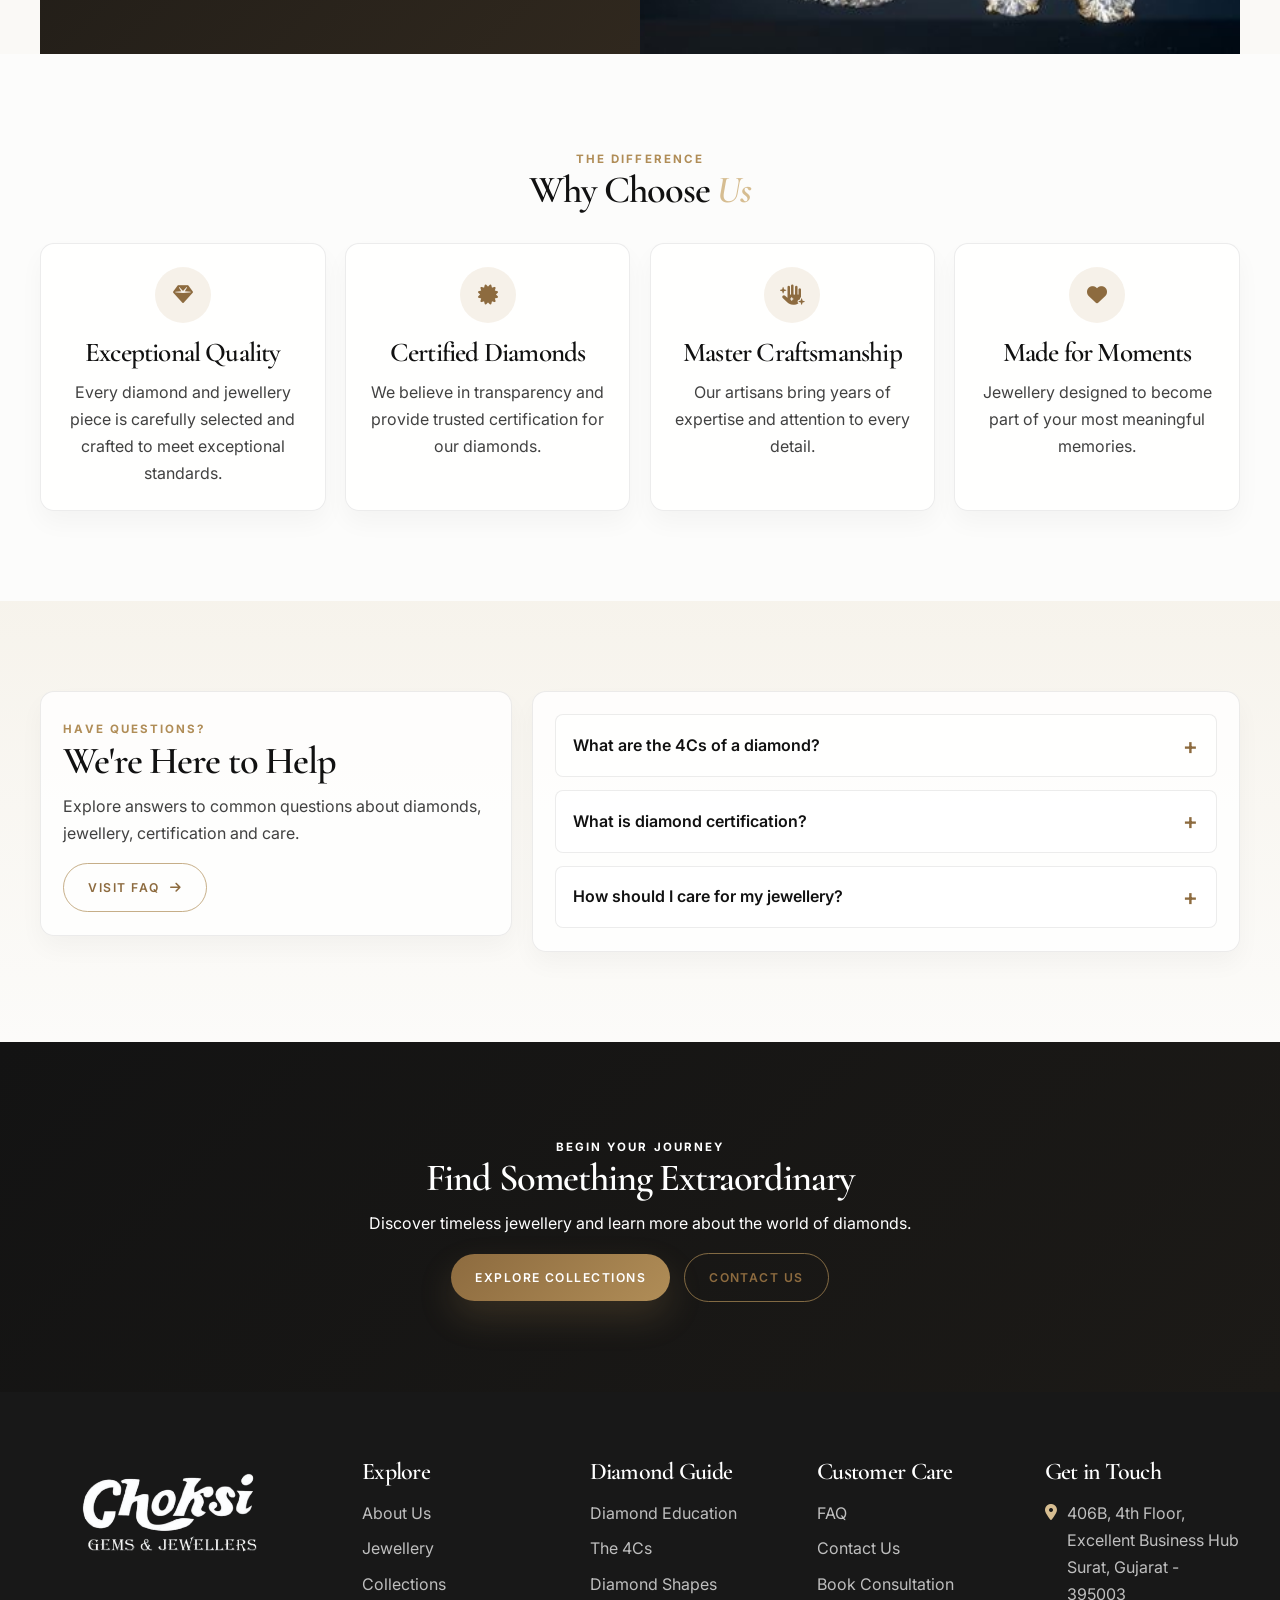
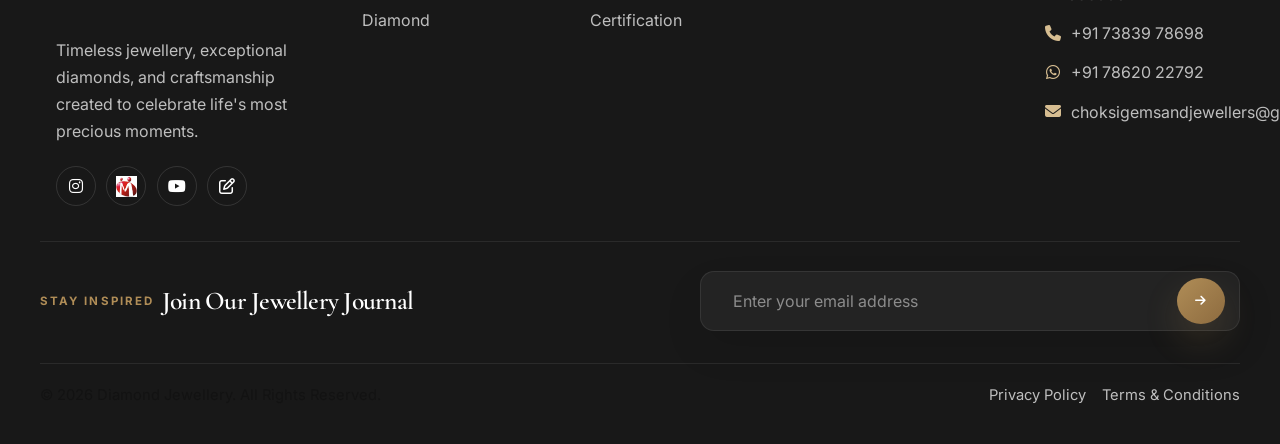
==== commit de48195c: "update all html file" ====
--- a/index.html
+++ b/index.html
@@ -12,7 +12,7 @@
     <meta name="twitter:description"
         content="Explore premium natural diamond jewellery and timeless fine jewellery collections.">
 
-    <meta name="twitter:image" content="https://choksigemsandjewellers.com//images/hero-images/index-hero.PNG">
+    <!-- <meta name="twitter:image" content="https://choksigemsandjewellers.com//images/hero-images/index-hero.PNG"> -->
 
     <!-- Google Fonts - We'll customize this later -->
     <link rel="preconnect" href="https://fonts.googleapis.com">
@@ -26,6 +26,8 @@
 
     <!-- Font Awesome -->
     <link rel="stylesheet" href="https://cdnjs.cloudflare.com/ajax/libs/font-awesome/6.5.2/css/all.min.css">
+
+    <link rel="icon" type="image/x-icon" href="favicon.ico">
 </head>
 
 <body>
@@ -1232,7 +1234,11 @@
 
                     <p>
                         <i class="fa-solid fa-location-dot"></i>
-                        406B, 4th floor, excellent business hub
+                        <a href="https://www.google.com/maps/search/?api=1&query=406B,+4th+Floor,+Excellent+Business+Hub,+Surat,+Gujarat+395003"
+                            target="_blank" rel="noopener noreferrer">
+                            406B, 4th Floor, Excellent Business Hub
+                            Surat, Gujarat - 395003
+                        </a>
                     </p>
 
                     <p>
--- a/css/style.css
+++ b/css/style.css
@@ -5132,11 +5132,11 @@
 @media (max-width: 767px) {
 
     .whatsapp-float {
-        width: 46px;
-        height: 46px;
-
-        right: 14px;
-        bottom: 14px;
+        width: 14px;
+        height: 74px;
+
+        right: 46px;
+        bottom: 46px;
 
         font-size: 25px;
     }
@@ -5146,12 +5146,12 @@
 @media (max-width: 480px) {
 
     .whatsapp-float {
+        right: 12px;
+        bottom: 66px;
+
         width: 44px;
         height: 44px;
 
-        right: 12px;
-        bottom: 12px;
-
         font-size: 24px;
     }
 }
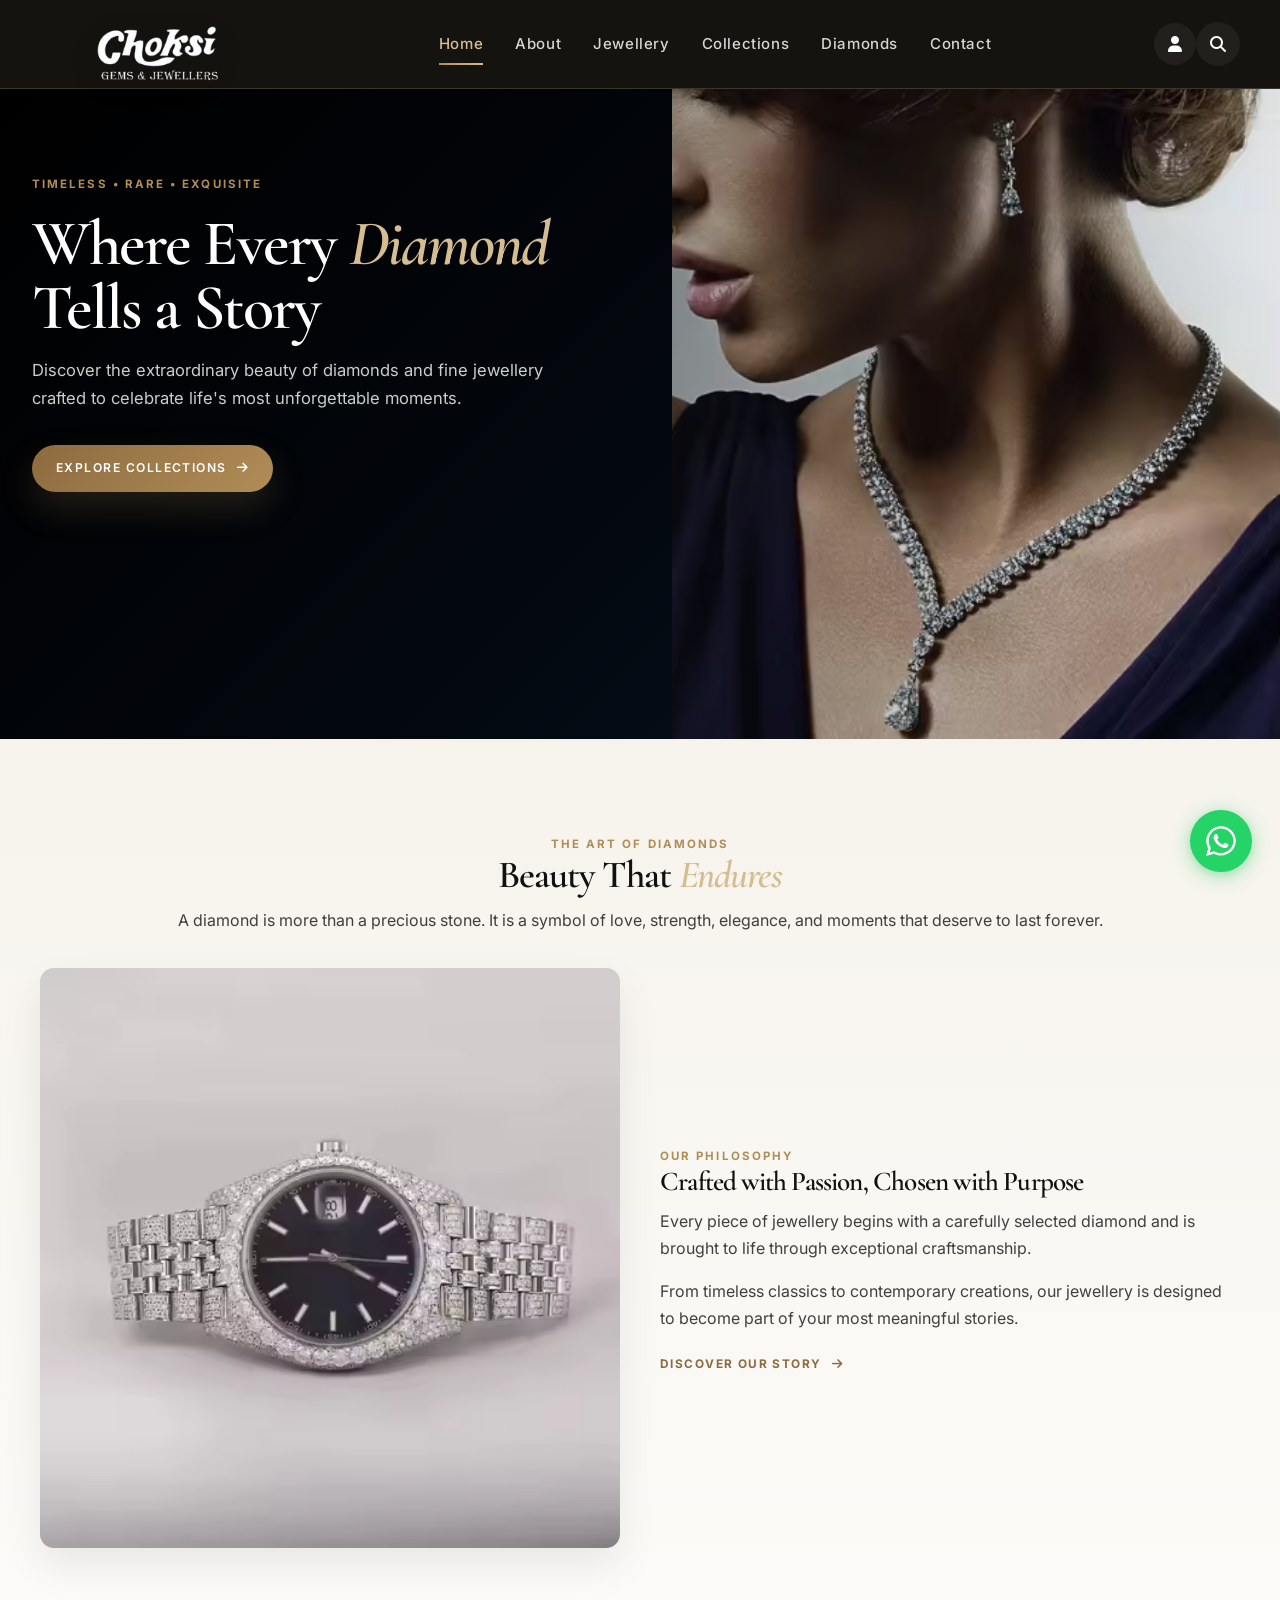
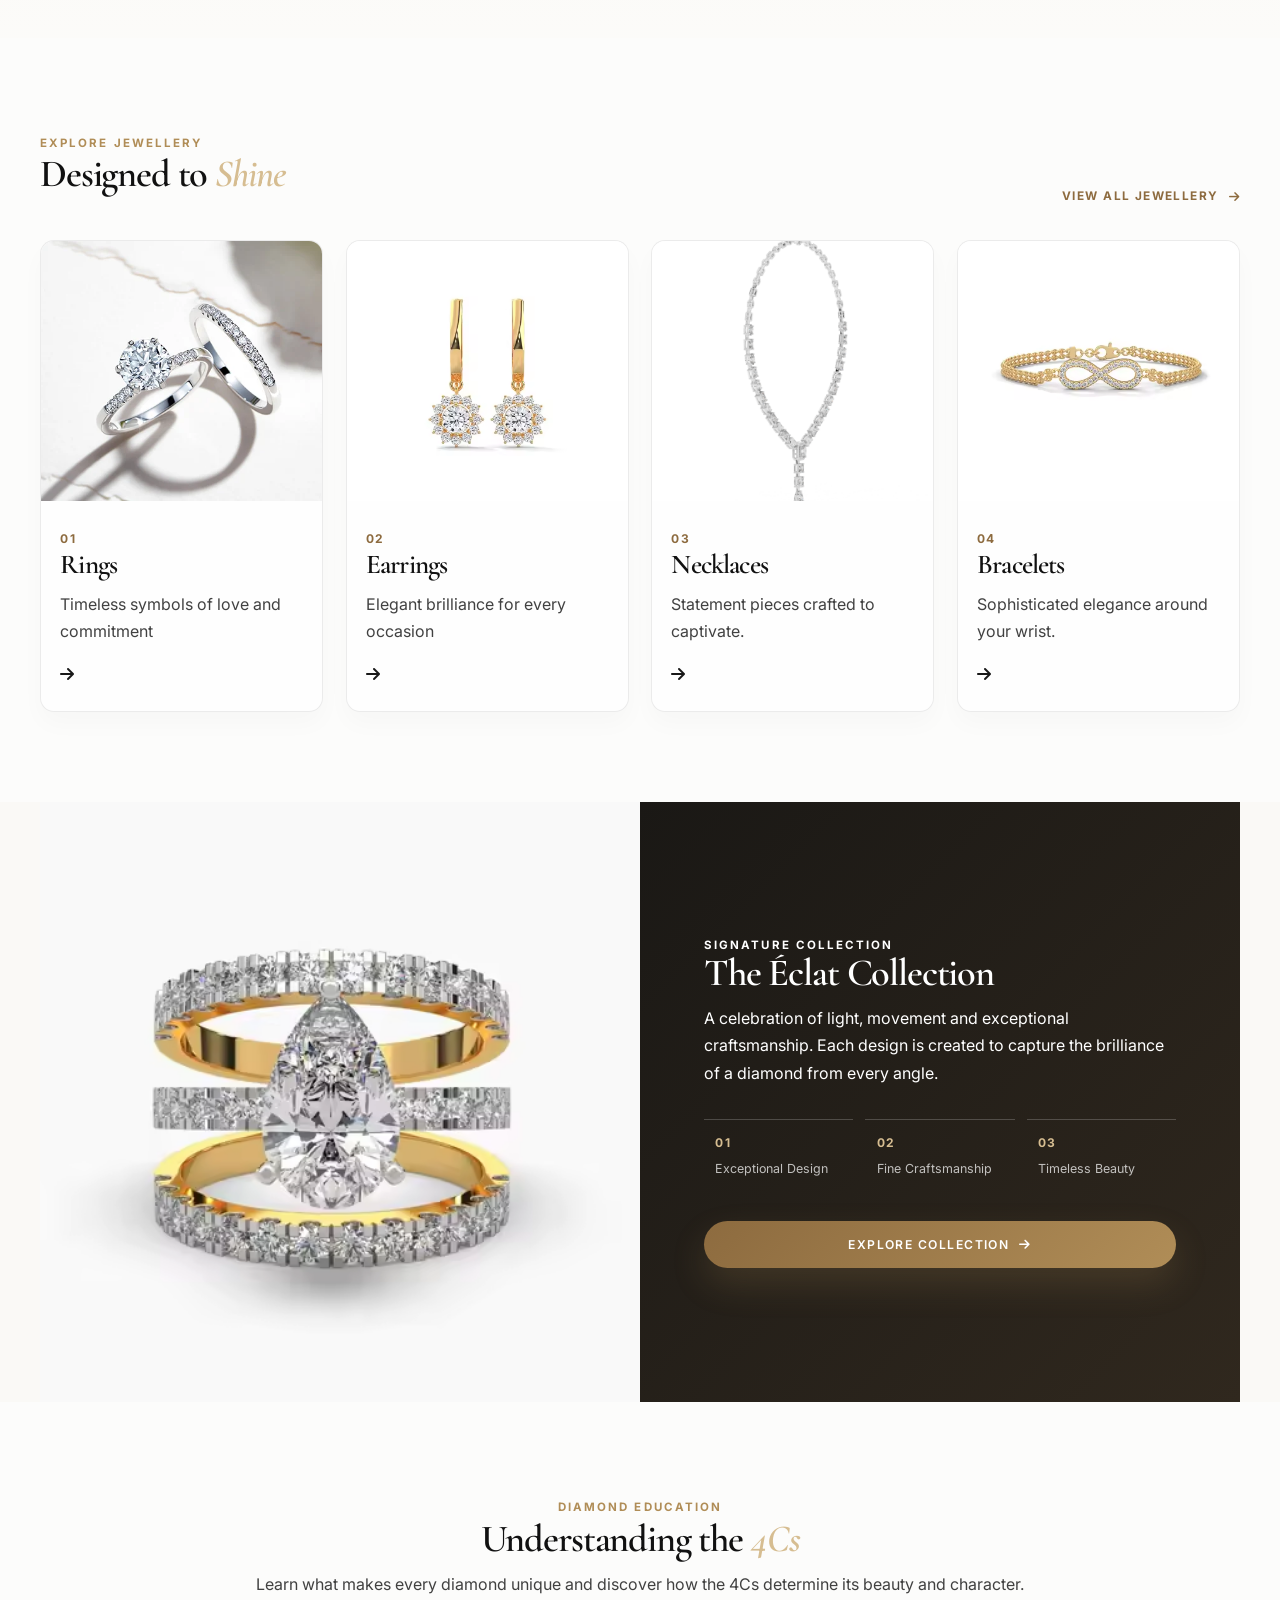
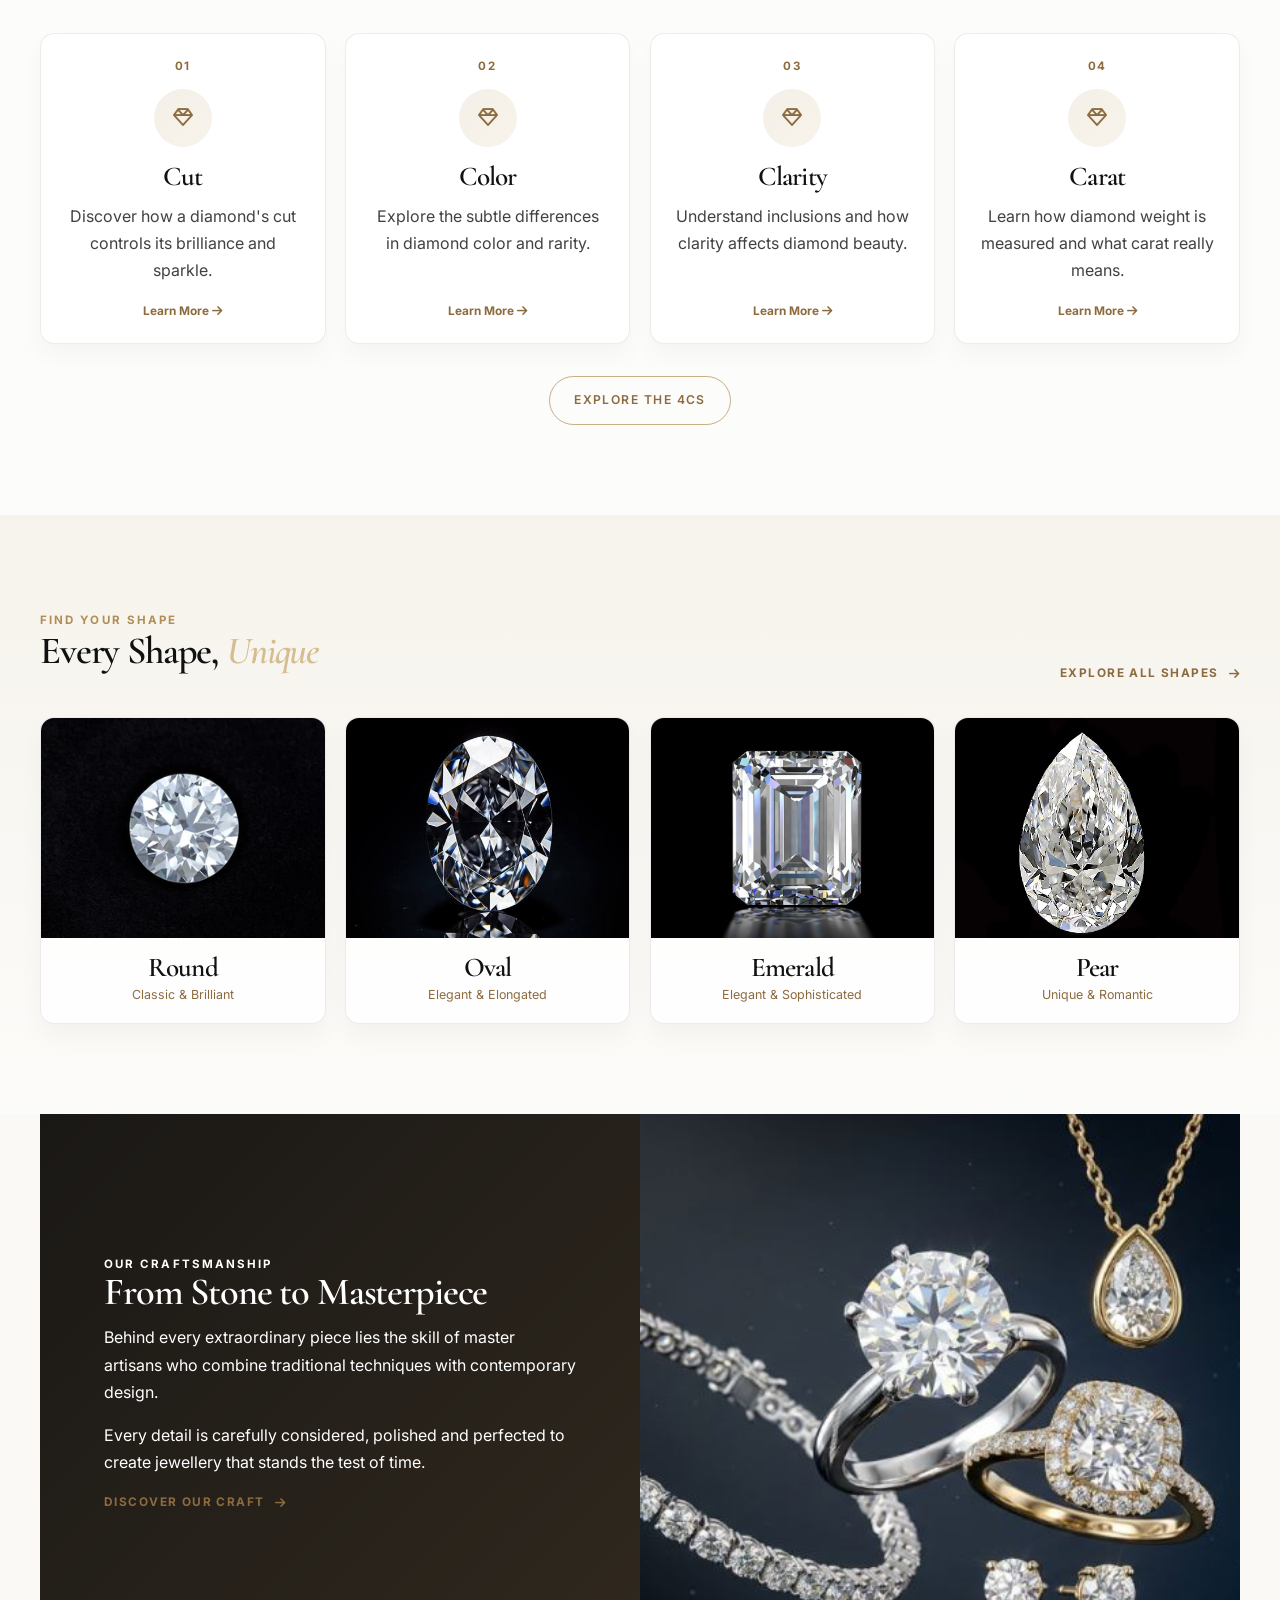
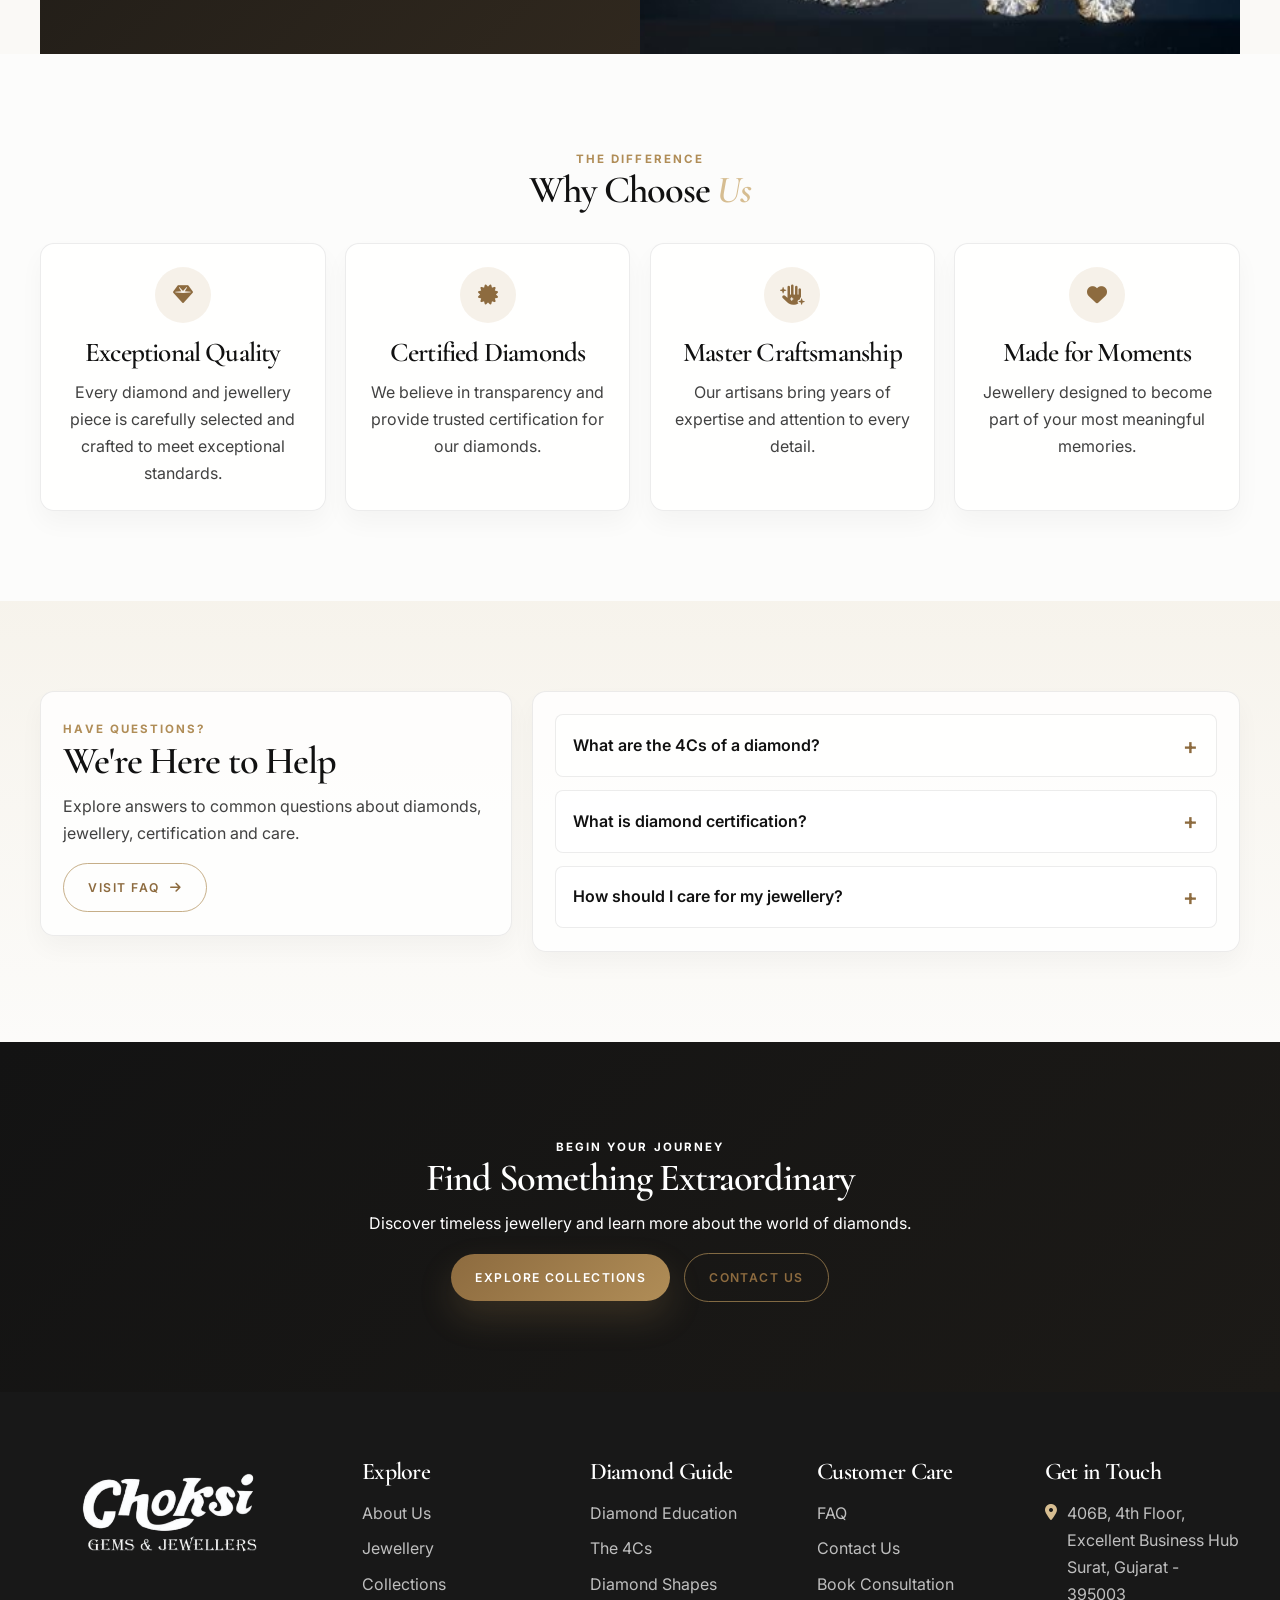
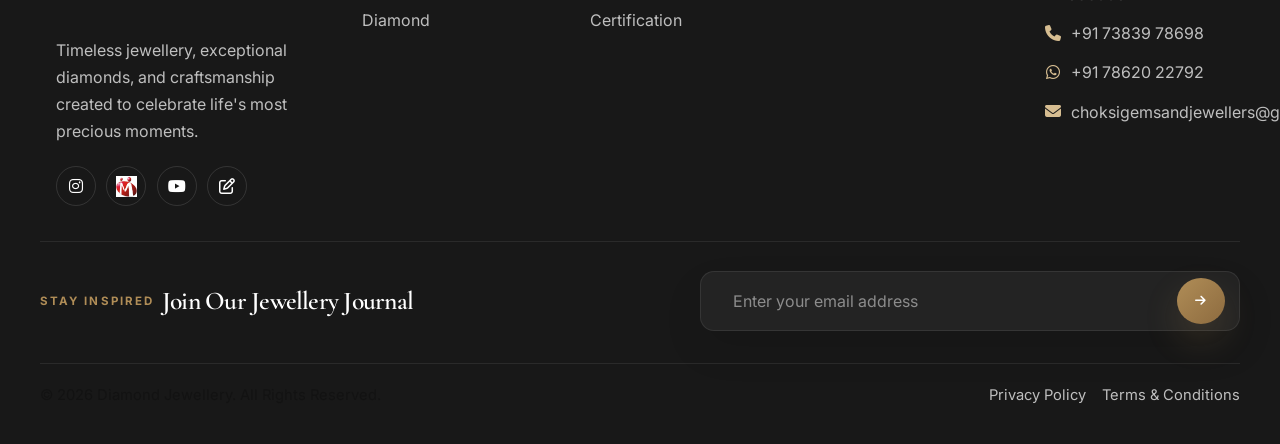
==== commit 7a33c199: "update all html file" ====
--- a/index.html
+++ b/index.html
@@ -23,6 +23,7 @@
     <!-- Main CSS -->
     <link rel="stylesheet" href="css/style.css">
     <link rel="stylesheet" href="css/responsive.css">
+    <link rel="stylesheet" href="css/whatsapp.css">
 
     <!-- Font Awesome -->
     <link rel="stylesheet" href="https://cdnjs.cloudflare.com/ajax/libs/font-awesome/6.5.2/css/all.min.css">
@@ -1375,6 +1376,7 @@
 
     <script src="https://cdn.jsdelivr.net/npm/bootstrap@5.3.3/dist/js/bootstrap.bundle.min.js"></script>
     <script src="js/script.js"></script>
+    <script src="js/whatsapp.js"></script>
 
 </body>
 
--- a/css/whatsapp.css
+++ b/css/whatsapp.css
@@ -0,0 +1,64 @@
+/* WhatsApp Floating Button – SVG fallback */
+.whatsapp-float {
+    position: fixed;
+    bottom: 28px;
+    right: 28px;
+    z-index: 9999;
+    display: flex;
+    align-items: center;
+    justify-content: center;
+    width: 62px;
+    height: 62px;
+    border-radius: 50%;
+    background: #25D366;
+    box-shadow: 0 4px 20px rgba(37, 211, 102, 0.45), 0 2px 8px rgba(0, 0, 0, 0.08);
+    transition: transform 0.25s ease, box-shadow 0.25s ease, background 0.2s ease;
+    text-decoration: none;
+    cursor: pointer;
+    border: none;
+    outline: none;
+    -webkit-tap-highlight-color: transparent;
+}
+
+.whatsapp-float:hover,
+.whatsapp-float:focus-visible {
+    transform: scale(1.10);
+    box-shadow: 0 6px 30px rgba(37, 211, 102, 0.55), 0 2px 12px rgba(0, 0, 0, 0.10);
+    background: #20b85f;
+}
+
+.whatsapp-float:active {
+    transform: scale(0.94);
+}
+
+.whatsapp-float svg {
+    width: 34px;
+    height: 34px;
+    fill: #ffffff;
+    display: block;
+    pointer-events: none;
+}
+
+@media (max-width: 480px) {
+    .whatsapp-float {
+        width: 56px;
+        height: 56px;
+        bottom: 20px;
+        right: 20px;
+    }
+
+    .whatsapp-float svg {
+        width: 30px;
+        height: 30px;
+    }
+}
+
+@media (prefers-reduced-motion: reduce) {
+    .whatsapp-float {
+        transition: none;
+    }
+
+    .whatsapp-float:hover {
+        transform: none;
+    }
+}
